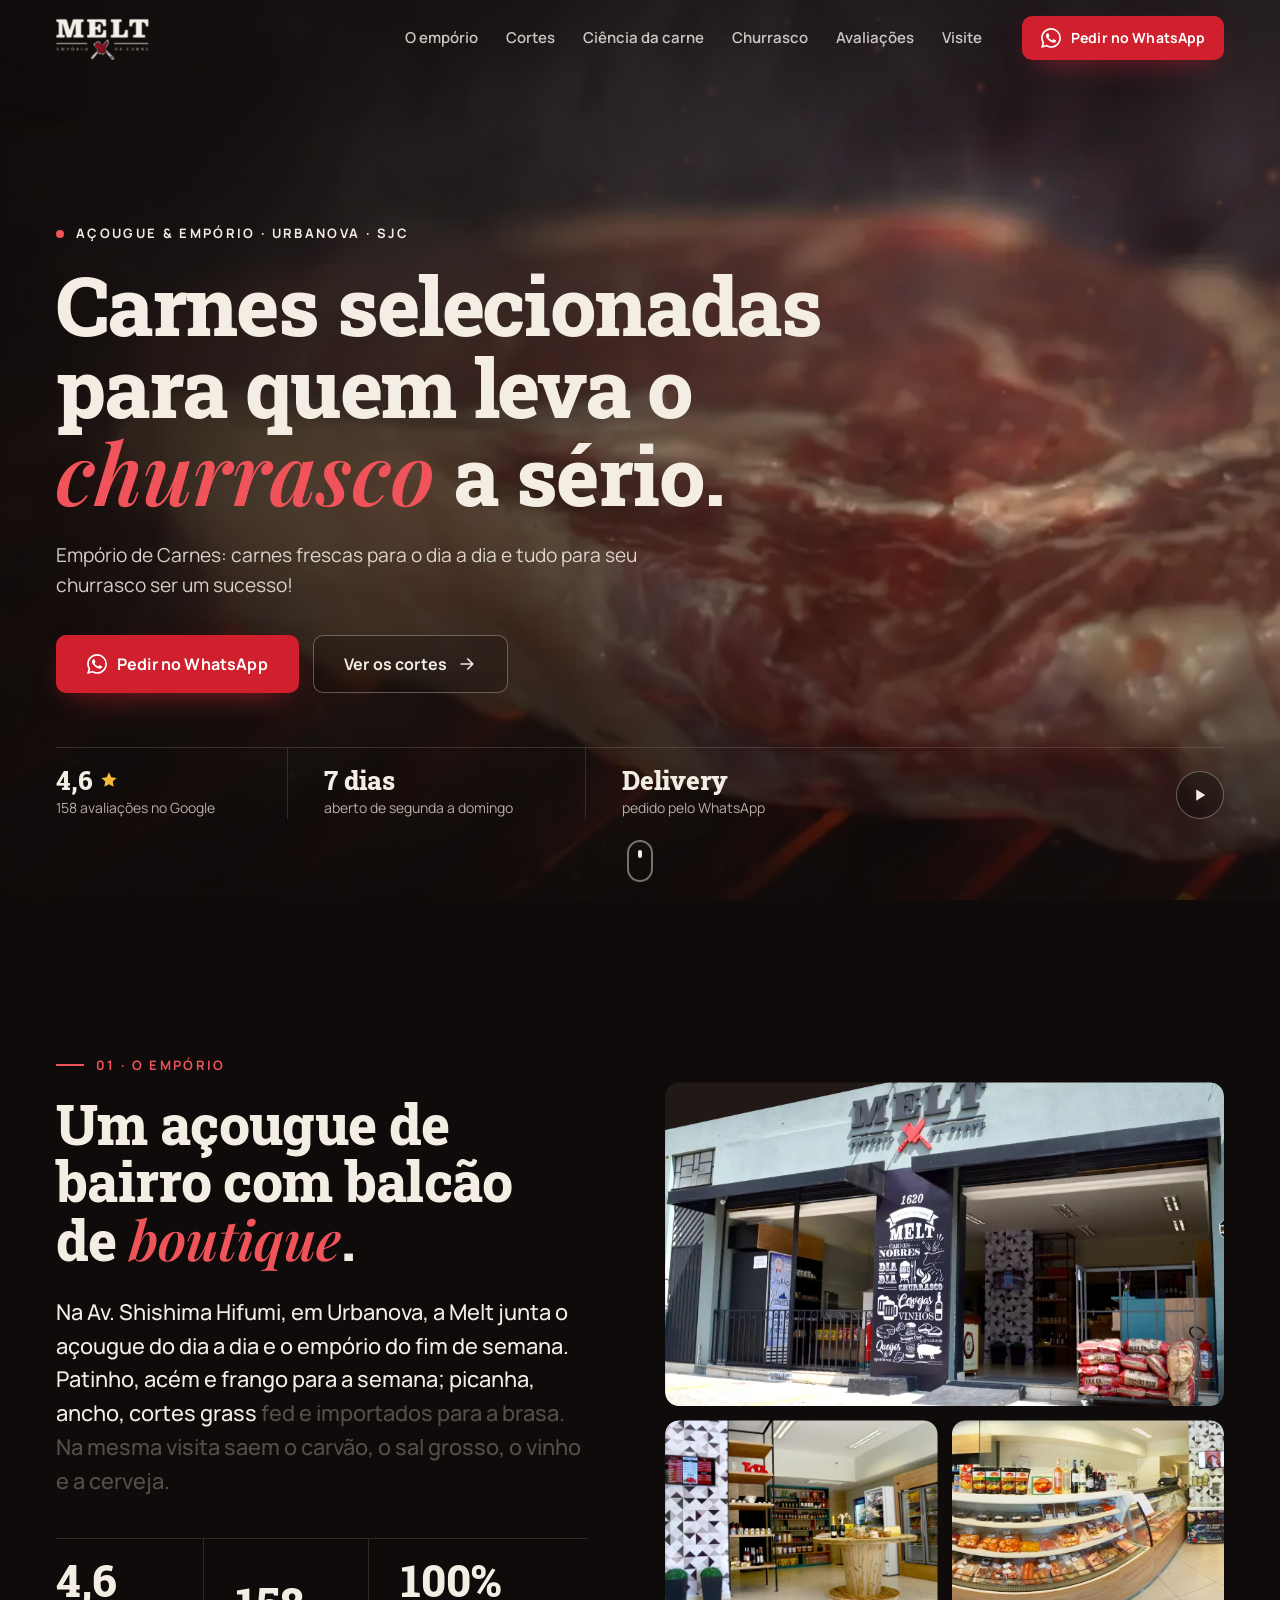
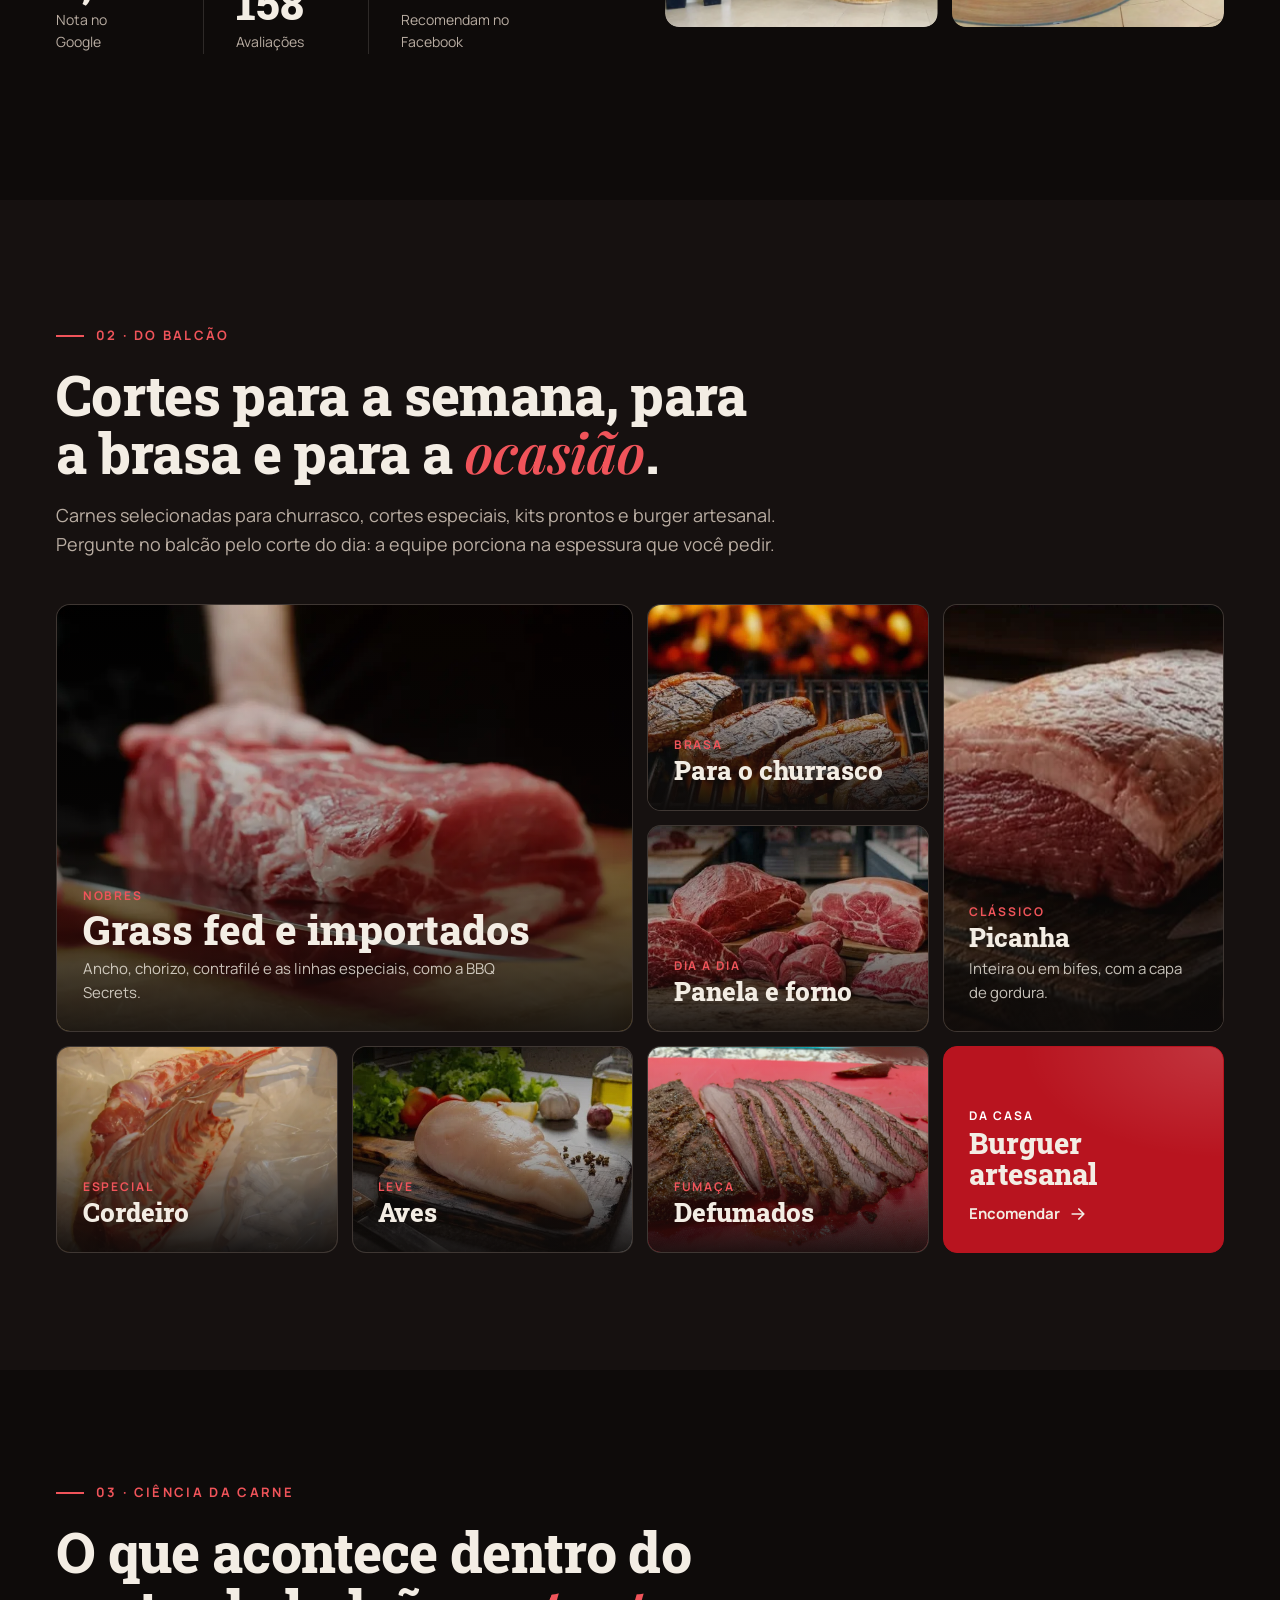
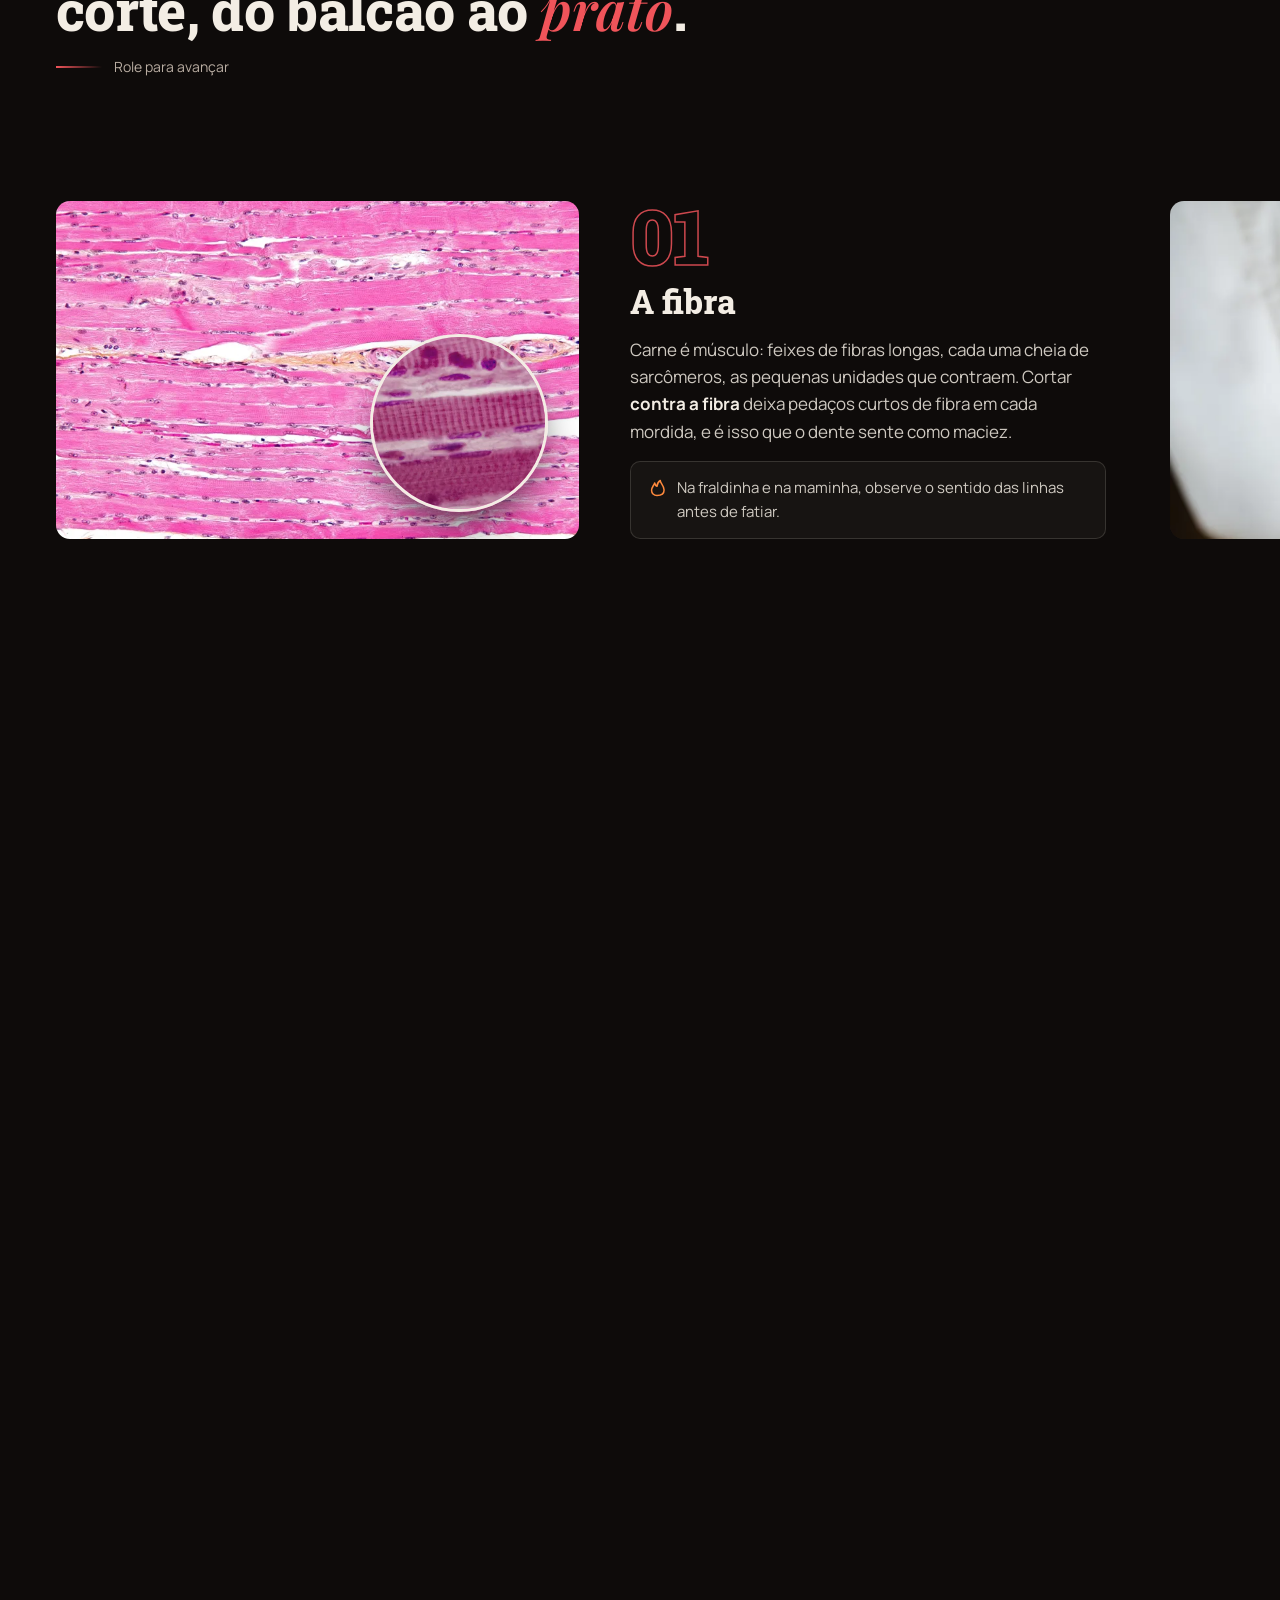
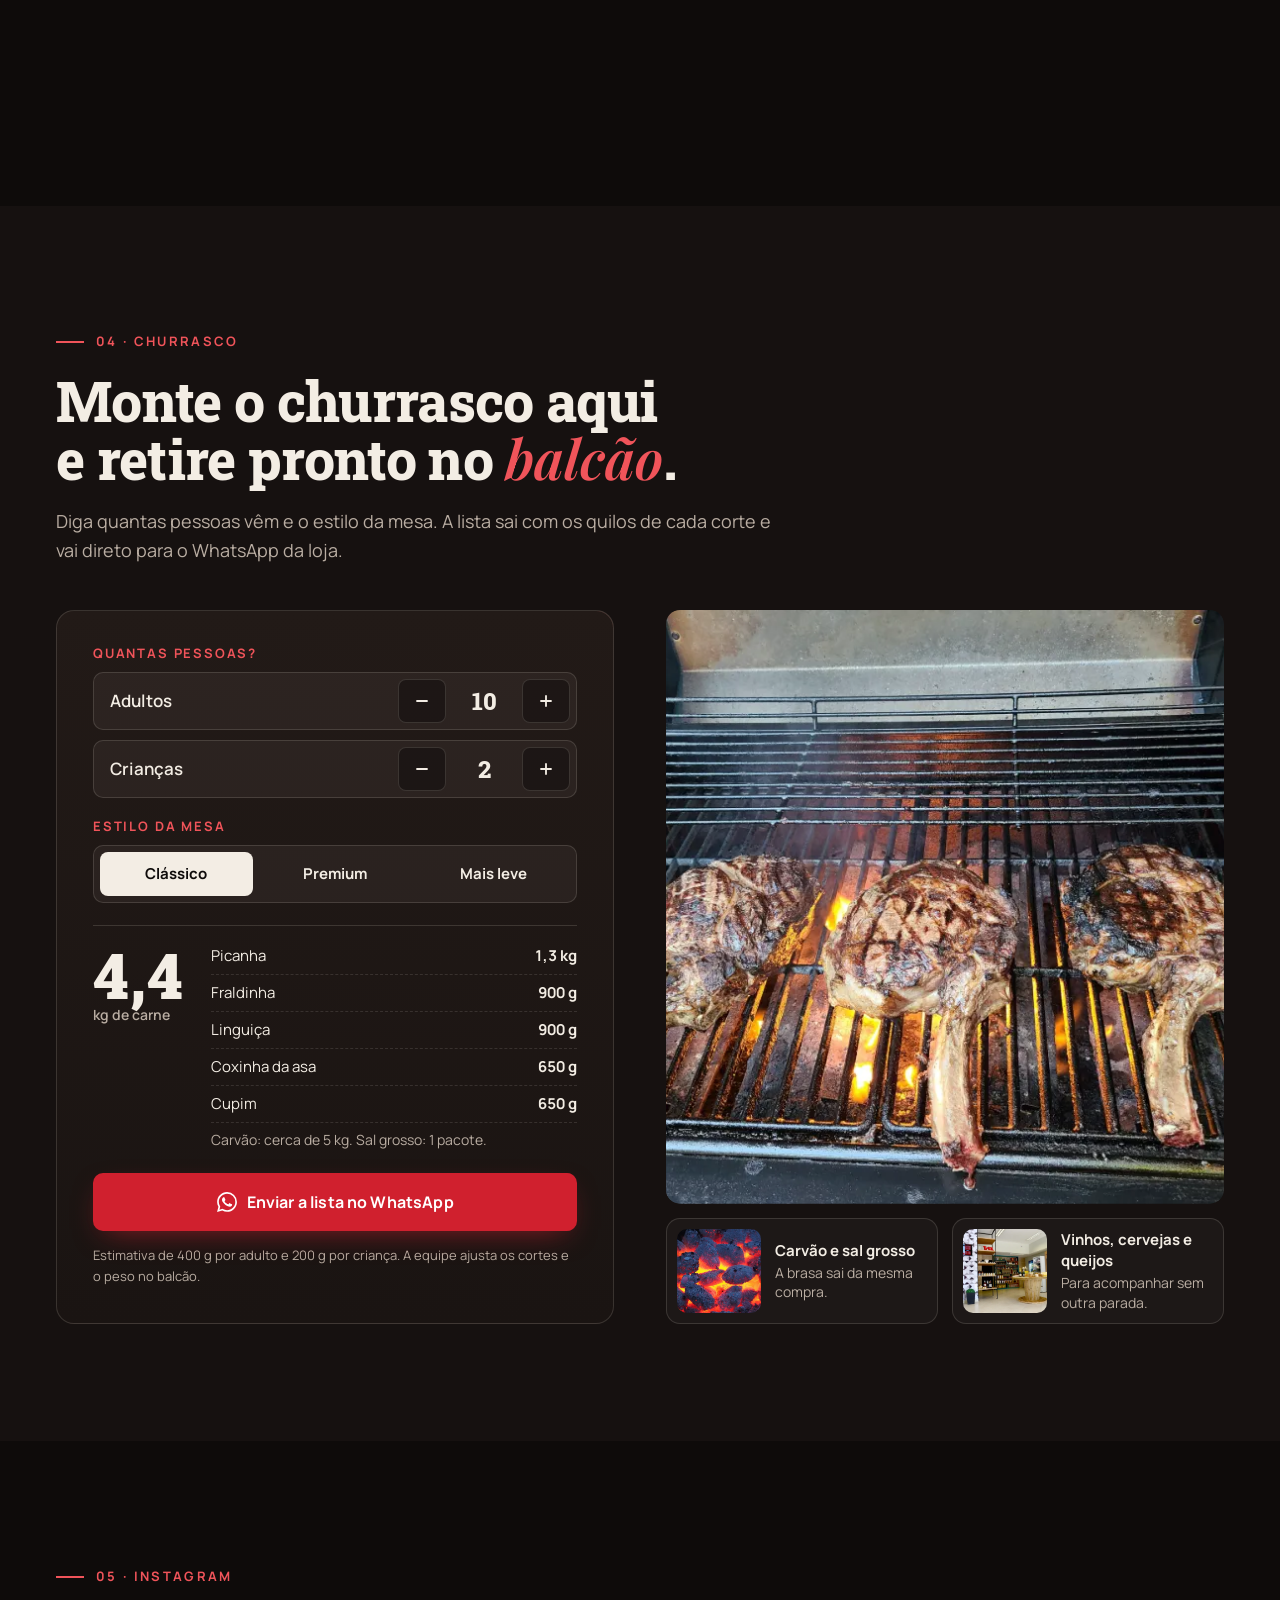
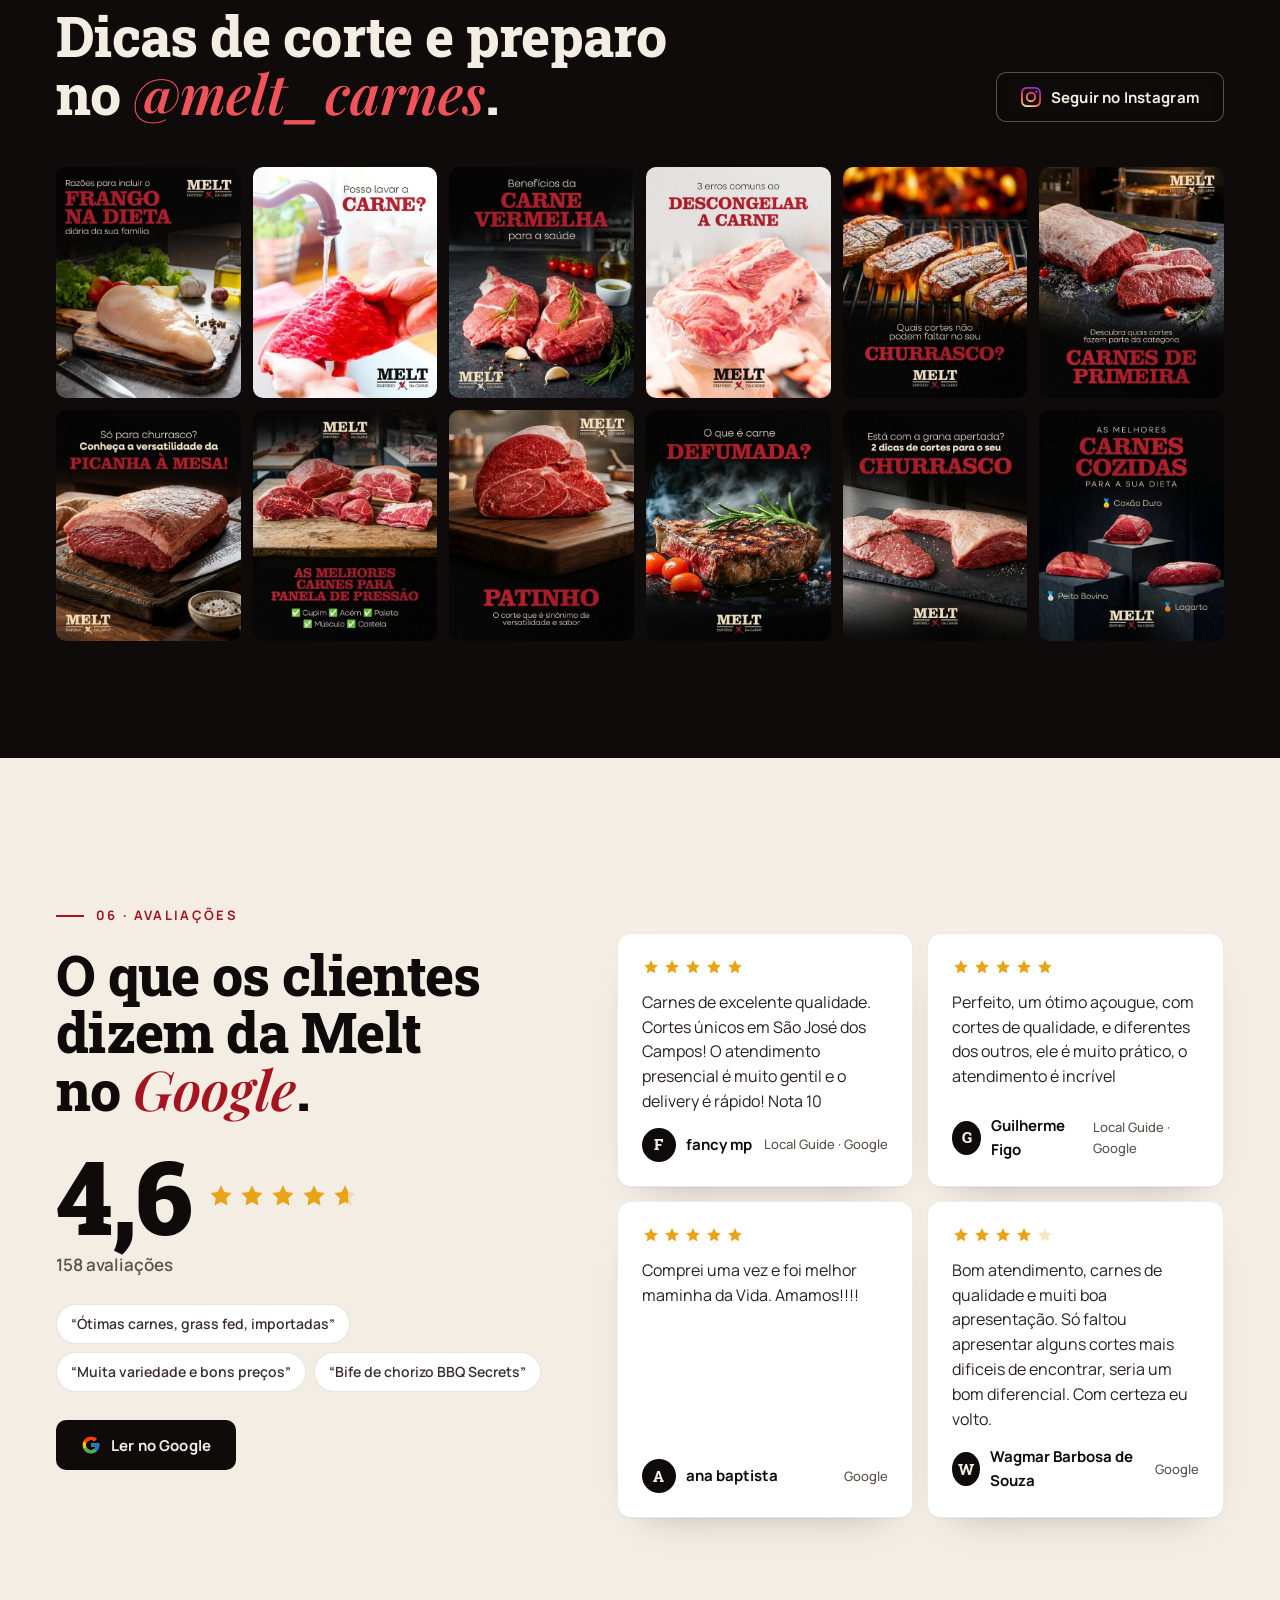
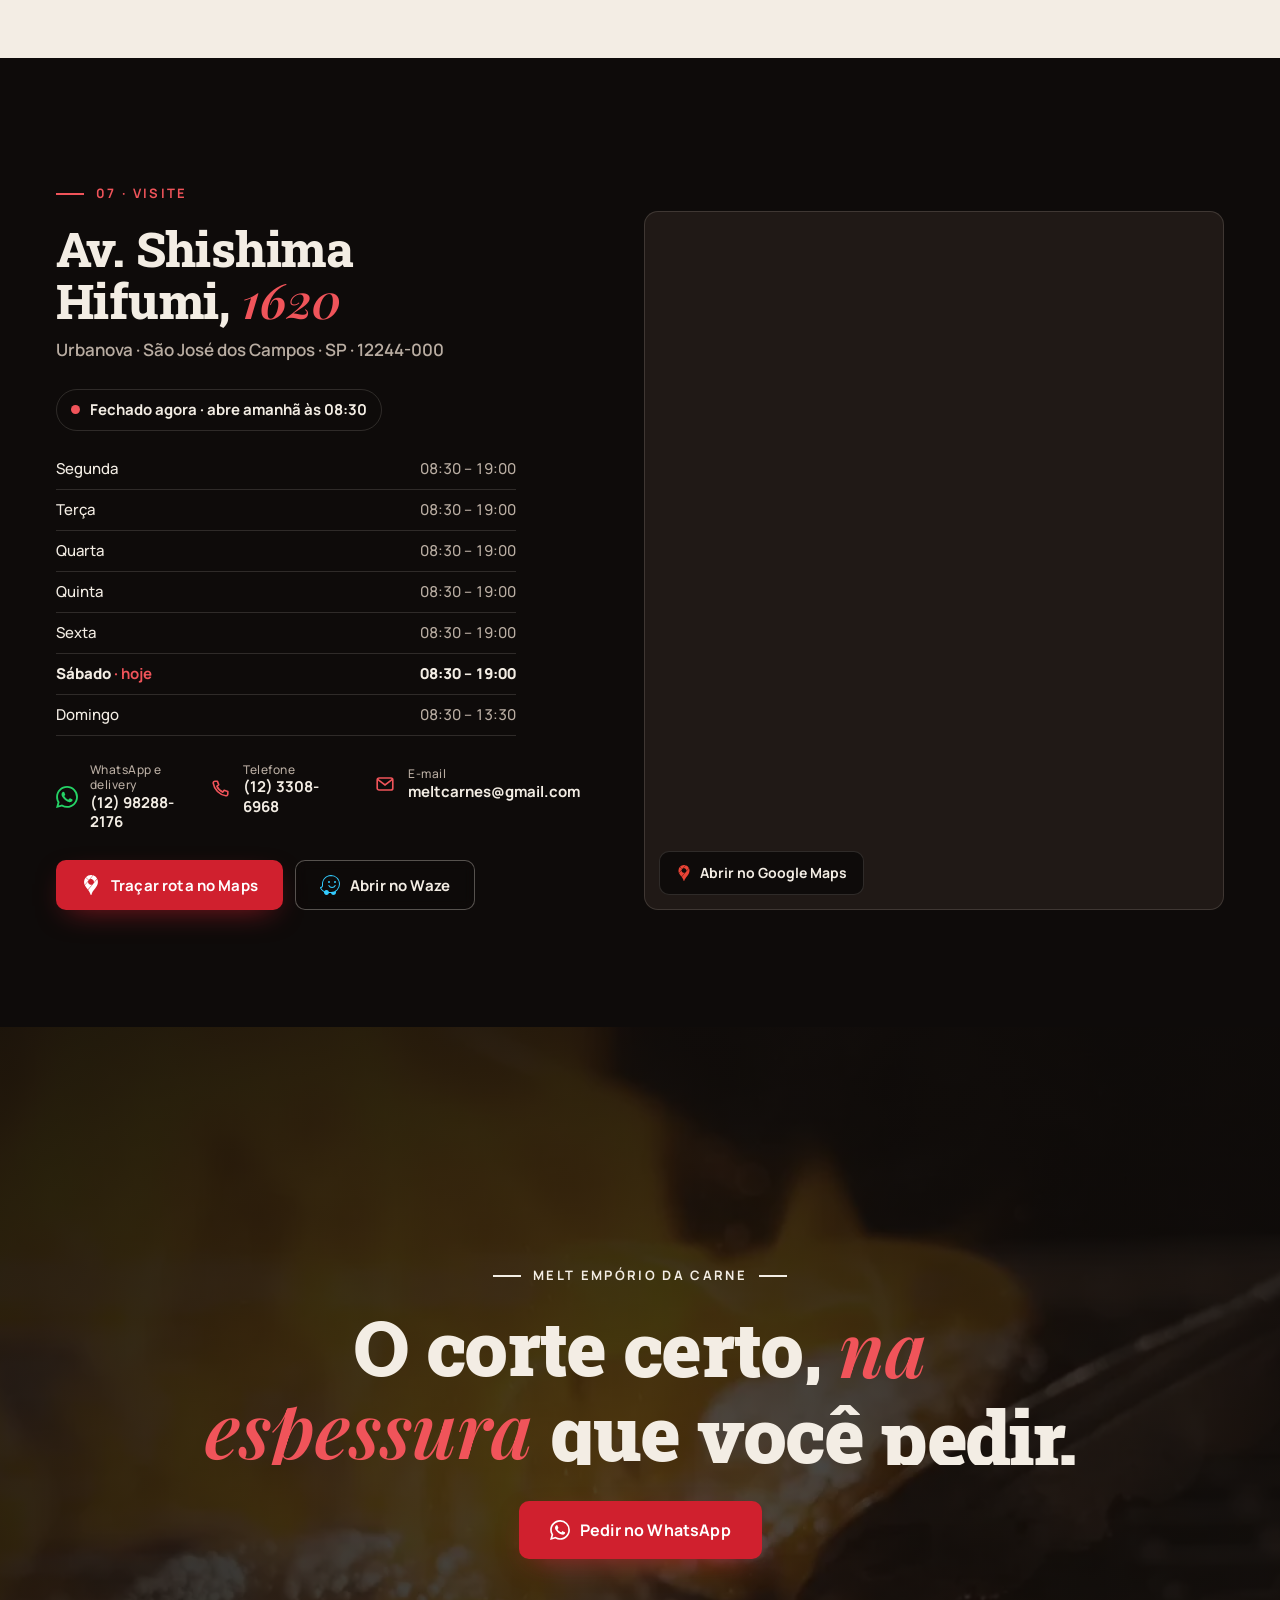
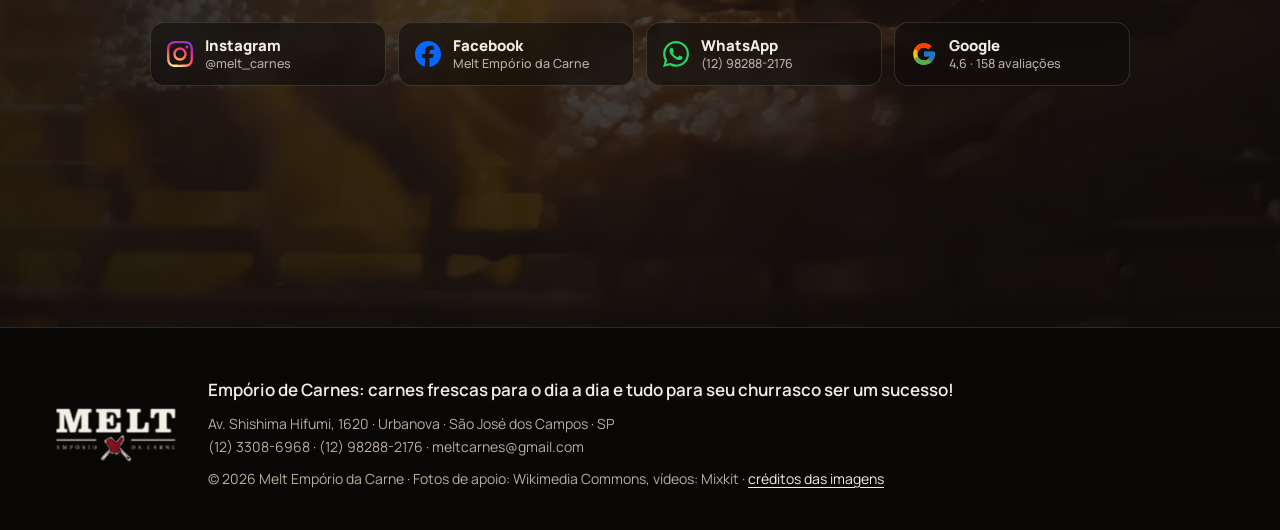
==== index.html @ 57dffd2d "Site institucional da Melt Empório da Carne Co-Authored-By: Claude Opus 5.5 <noreply@anthropic.com>" ====
<!doctype html>
<html lang="pt-BR" data-type="place" data-radius="soft">
<head>
<meta charset="utf-8">
<meta name="viewport" content="width=device-width, initial-scale=1, viewport-fit=cover">
<title>Melt Empório da Carne · Açougue premium e churrasco em Urbanova, São José dos Campos</title>
<meta name="description" content="Empório de Carnes: carnes frescas para o dia a dia e tudo para seu churrasco ser um sucesso! Cortes especiais, grass fed e importados, kits prontos, burger artesanal e cordeiro na Av. Shishima Hifumi, Urbanova. Nota 4,6 no Google.">
<meta name="page-type" content="place">
<meta name="site-kind" content="other">
<meta name="page-kind" content="place">
<meta name="theme-color" content="#0e0b0a">
<meta property="og:type" content="website">
<meta property="og:locale" content="pt_BR">
<meta property="og:title" content="Melt Empório da Carne · Cortes especiais e churrasco em Urbanova">
<meta property="og:description" content="Carnes frescas para o dia a dia e tudo para seu churrasco ser um sucesso. Av. Shishima Hifumi, Urbanova, São José dos Campos.">
<meta property="og:url" content="https://gustavox222.github.io/melt-carnes/">
<meta property="og:image" content="https://gustavox222.github.io/melt-carnes/share.jpg">
<link rel="canonical" href="https://gustavox222.github.io/melt-carnes/">
<meta name="twitter:card" content="summary_large_image">
<link rel="icon" href="img/logo-icone.png?v=1" type="image/png">
<link rel="apple-touch-icon" href="img/logo-icone.png?v=1">
<link rel="preconnect" href="https://fonts.googleapis.com">
<link rel="preconnect" href="https://fonts.gstatic.com" crossorigin>
<link href="https://fonts.googleapis.com/css2?family=Manrope:wght@400;500;600;700;800&family=Playfair+Display:ital,wght@1,500;1,600&family=Roboto+Slab:wght@500;700;800;900&display=swap" rel="stylesheet">
<link rel="preload" as="image" href="img/video/hero-poster.webp?v=1" imagesrcset="img/video/hero-poster-640.webp?v=1 640w, img/video/hero-poster.webp?v=1 1280w" imagesizes="100vw">
<link rel="stylesheet" href="css/style.css?v=2">
<script>(function(d){d.classList.add('js','m-enter');if(window.matchMedia&&matchMedia('(prefers-reduced-motion: reduce)').matches)d.classList.add('reduce');setTimeout(function(){d.classList.add('ready');},3000);})(document.documentElement);</script>
<script type="application/ld+json">
{
  "@context": "https://schema.org",
  "@type": "ButcherShop",
  "name": "Melt Empório da Carne",
  "description": "Empório de Carnes: carnes frescas para o dia a dia e tudo para seu churrasco ser um sucesso!",
  "image": "https://gustavox222.github.io/melt-carnes/share.jpg",
  "url": "https://gustavox222.github.io/melt-carnes/",
  "telephone": "+55-12-3308-6968",
  "email": "meltcarnes@gmail.com",
  "priceRange": "$$",
  "address": {"@type": "PostalAddress", "streetAddress": "Av. Shishima Hifumi, 1620 - Urbanova", "addressLocality": "São José dos Campos", "addressRegion": "SP", "postalCode": "12244-000", "addressCountry": "BR"},
  "openingHoursSpecification": [
    {"@type": "OpeningHoursSpecification", "dayOfWeek": ["Monday","Tuesday","Wednesday","Thursday","Friday","Saturday"], "opens": "08:30", "closes": "19:00"},
    {"@type": "OpeningHoursSpecification", "dayOfWeek": "Sunday", "opens": "08:30", "closes": "13:30"}
  ],
  "aggregateRating": {"@type": "AggregateRating", "ratingValue": "4.6", "reviewCount": "158"},
  "sameAs": ["https://www.instagram.com/melt_carnes/", "https://www.facebook.com/meltemporiodacarne/"]
}
</script>
</head>
<body>
<!-- Melt Empório da Carne · place (açougue/empório premium, Urbanova)
     Cores da logo e do Instagram: preto carvão #0e0b0a, osso #f3ede4, vermelho da logo #d0202e
     Roboto Slab (títulos, serifa grossa como o "MELT" e as artes do Instagram) + Manrope (texto) + Playfair Display itálico (acentos)
     Hero: vídeo de fundo (ribeye na brasa) + brasas subindo + título em SplitText + botões magnéticos
     Momentos: (1) biografia que acende palavra por palavra; (2) capítulos da ciência da carne em rolagem horizontal fixada.
     Interativos: calculadora de churrasco que monta o pedido no WhatsApp, termômetro do ponto, horário "aberto agora". -->
<a class="skip" href="#conteudo">Pular para o conteúdo</a>

<svg width="0" height="0" style="position:absolute" aria-hidden="true">
  <symbol id="i-arrow" viewBox="0 0 24 24"><path d="M5 12h14M13 6l6 6-6 6" fill="none" stroke="currentColor" stroke-width="2" stroke-linecap="round" stroke-linejoin="round"/></symbol>
  <symbol id="i-star" viewBox="0 0 24 24"><path d="M12 2.8l2.8 5.8 6.3.9-4.6 4.4 1.1 6.3L12 17.2l-5.6 3 1.1-6.3L2.9 9.5l6.3-.9z" fill="currentColor"/></symbol>
  <symbol id="i-pin" viewBox="0 0 24 24"><path d="M12 21s-7-6.2-7-11.5A7 7 0 0 1 19 9.5C19 14.8 12 21 12 21z" fill="none" stroke="currentColor" stroke-width="1.8"/><circle cx="12" cy="9.5" r="2.5" fill="none" stroke="currentColor" stroke-width="1.8"/></symbol>
  <symbol id="i-phone" viewBox="0 0 24 24"><path d="M6.6 3.5h2.6l1.4 4-2 1.4a12 12 0 0 0 6.5 6.5l1.4-2 4 1.4v2.6a2 2 0 0 1-2.2 2A16.5 16.5 0 0 1 4.6 5.7a2 2 0 0 1 2-2.2z" fill="none" stroke="currentColor" stroke-width="1.8" stroke-linejoin="round"/></symbol>
  <symbol id="i-mail" viewBox="0 0 24 24"><rect x="3.5" y="5.5" width="17" height="13" rx="2" fill="none" stroke="currentColor" stroke-width="1.8"/><path d="M4 7l8 6 8-6" fill="none" stroke="currentColor" stroke-width="1.8"/></symbol>
  <symbol id="i-clock" viewBox="0 0 24 24"><circle cx="12" cy="12" r="8.5" fill="none" stroke="currentColor" stroke-width="1.8"/><path d="M12 7.5V12l3 2" fill="none" stroke="currentColor" stroke-width="1.8" stroke-linecap="round"/></symbol>
  <symbol id="i-route" viewBox="0 0 24 24"><circle cx="6" cy="18" r="2.2" fill="none" stroke="currentColor" stroke-width="1.8"/><circle cx="18" cy="6" r="2.2" fill="none" stroke="currentColor" stroke-width="1.8"/><path d="M8.2 18H15a3 3 0 0 0 0-6H9a3 3 0 0 1 0-6h6.8" fill="none" stroke="currentColor" stroke-width="1.8" stroke-linecap="round"/></symbol>
  <symbol id="i-truck" viewBox="0 0 24 24"><path d="M3 6.5h11v9H3zM14 9.5h3.8l3.2 3.4v2.6h-7" fill="none" stroke="currentColor" stroke-width="1.8" stroke-linejoin="round"/><circle cx="7" cy="17.5" r="1.8" fill="currentColor"/><circle cx="17" cy="17.5" r="1.8" fill="currentColor"/></symbol>
  <symbol id="i-pause" viewBox="0 0 24 24"><path d="M8 5v14M16 5v14" stroke="currentColor" stroke-width="2.4" stroke-linecap="round"/></symbol>
  <symbol id="i-play" viewBox="0 0 24 24"><path d="M7 4.5v15l12-7.5z" fill="currentColor"/></symbol>
  <symbol id="i-minus" viewBox="0 0 24 24"><path d="M6 12h12" stroke="currentColor" stroke-width="2.2" stroke-linecap="round"/></symbol>
  <symbol id="i-plus" viewBox="0 0 24 24"><path d="M6 12h12M12 6v12" stroke="currentColor" stroke-width="2.2" stroke-linecap="round"/></symbol>
  <symbol id="i-flame" viewBox="0 0 24 24"><path d="M12 21c-4 0-6.5-2.7-6.5-6.2 0-3.6 2.6-5.6 3.7-8.8.4 2.2 1.6 3.4 2.8 4 .1-3 1.6-5.6 3.9-7 0 3.4 4.6 6 4.6 11.4 0 3.8-3 6.6-8.5 6.6z" fill="none" stroke="currentColor" stroke-width="1.8" stroke-linejoin="round"/></symbol>
</svg>

<header class="nav" data-nav>
  <div class="wrap nav__in">
    <a class="nav__brand" href="#inicio" aria-label="Melt Empório da Carne, voltar ao início">
      <img src="img/logo-claro.png?v=1" alt="Melt Empório da Carne" width="540" height="360">
    </a>
    <nav class="nav__links" aria-label="Seções">
      <a href="#emporio">O empório</a>
      <a href="#cortes">Cortes</a>
      <a href="#ciencia">Ciência da carne</a>
      <a href="#churrasco">Churrasco</a>
      <a href="#avaliacoes">Avaliações</a>
      <a href="#visite">Visite</a>
    </nav>
    <a class="btn btn--red btn--sm nav__cta" href="https://wa.me/5512982882176?text=Ol%C3%A1%2C%20Melt!%20Vim%20pelo%20site%20e%20quero%20fazer%20um%20pedido." target="_blank" rel="noopener" data-magnetic>
      <img src="img/icons/whatsapp.svg" alt="" width="18" height="18"> Pedir no WhatsApp
    </a>
    <button class="nav__toggle" type="button" aria-expanded="false" aria-controls="menu" data-menu-toggle>
      <span class="sr">Abrir menu</span><span class="nav__bars" aria-hidden="true"><i></i><i></i></span>
    </button>
  </div>
</header>

<div class="menu" id="menu" data-menu hidden>
  <nav aria-label="Menu">
    <a href="#emporio"><small>01</small>O empório</a>
    <a href="#cortes"><small>02</small>Cortes</a>
    <a href="#ciencia"><small>03</small>Ciência da carne</a>
    <a href="#churrasco"><small>04</small>Churrasco</a>
    <a href="#feed"><small>05</small>Instagram</a>
    <a href="#avaliacoes"><small>06</small>Avaliações</a>
    <a href="#visite"><small>07</small>Visite</a>
  </nav>
  <div class="menu__foot">
    <a class="btn btn--red" href="https://wa.me/5512982882176?text=Ol%C3%A1%2C%20Melt!%20Vim%20pelo%20site%20e%20quero%20fazer%20um%20pedido." target="_blank" rel="noopener"><img src="img/icons/whatsapp.svg" alt="" width="18" height="18"> Pedir no WhatsApp</a>
    <a class="btn btn--ghost" href="tel:+551233086968"><svg class="ic" aria-hidden="true"><use href="#i-phone"/></svg> (12) 3308-6968</a>
  </div>
</div>

<main id="conteudo">

  <!-- ============================================================ HERO -->
  <section class="hero" id="inicio" data-enter>
    <div class="hero__media" data-hero-media>
      <video class="hero__video" data-hero-video muted loop playsinline autoplay preload="metadata"
        poster="img/video/hero-poster.webp?v=1" aria-hidden="true"
        data-src-lg="video/hero-720.mp4?v=1" data-src-sm="video/hero-360.mp4?v=1"></video>
      <canvas class="hero__embers" data-embers aria-hidden="true"></canvas>
      <div class="hero__shade" aria-hidden="true"></div>
    </div>
    <div class="wrap hero__in">
      <p class="eyebrow hero__eyebrow" data-hero-eyebrow><span class="dot" aria-hidden="true"></span> Açougue &amp; empório · Urbanova · SJC</p>
      <h1 class="hero__title" data-hero-title>Carnes selecionadas para quem leva o <em>churrasco</em> a sério.</h1>
      <p class="hero__lead" data-hero-lead>Empório de Carnes: carnes frescas para o dia a dia e tudo para seu churrasco ser um sucesso!</p>
      <div class="hero__actions" data-hero-actions>
        <a class="btn btn--red btn--lg" href="https://wa.me/5512982882176?text=Ol%C3%A1%2C%20Melt!%20Vim%20pelo%20site%20e%20quero%20fazer%20um%20pedido." target="_blank" rel="noopener" data-magnetic>
          <img src="img/icons/whatsapp.svg" alt="" width="20" height="20"> Pedir no WhatsApp
        </a>
        <a class="btn btn--ghost btn--lg" href="#cortes" data-magnetic>Ver os cortes <svg class="ic" aria-hidden="true"><use href="#i-arrow"/></svg></a>
      </div>
      <ul class="hero__facts" data-hero-facts>
        <li><strong>4,6<svg class="ic ic--star" aria-hidden="true"><use href="#i-star"/></svg></strong><span>158 avaliações no Google</span></li>
        <li><strong>7 dias</strong><span>aberto de segunda a domingo</span></li>
        <li><strong>Delivery</strong><span>pedido pelo WhatsApp</span></li>
      </ul>
    </div>
    <button class="hero__pause" type="button" data-video-toggle aria-pressed="false">
      <svg class="ic" aria-hidden="true"><use href="#i-pause"/></svg><span class="sr">Pausar o vídeo</span>
    </button>
    <a class="hero__scroll" href="#emporio" aria-label="Rolar para O empório"><span></span></a>
  </section>

  <!-- ============================================================ O EMPÓRIO -->
  <section class="sec sec--dark emporio" id="emporio" style="--h:1">
    <div class="wrap emporio__grid">
      <div class="emporio__text">
        <p class="eyebrow">01 · O empório</p>
        <h2 class="h2">Um açougue de bairro com balcão de <em>boutique</em>.</h2>
        <p class="emporio__bio" data-highlight>Na Av. Shishima Hifumi, em Urbanova, a Melt junta o açougue do dia a dia e o empório do fim de semana. Patinho, acém e frango para a semana; picanha, ancho, cortes grass fed e importados para a brasa. Na mesma visita saem o carvão, o sal grosso, o vinho e a cerveja.</p>
        <dl class="stats">
          <div><dt>Nota no Google</dt><dd><span data-count="4.6" data-decimals="1">4,6</span></dd></div>
          <div><dt>Avaliações</dt><dd><span data-count="158">158</span></dd></div>
          <div><dt>Recomendam no Facebook</dt><dd><span data-count="100">100</span>%</dd></div>
        </dl>
      </div>
      <div class="emporio__photos">
        <figure class="ph ph--tall" data-reveal><img src="img/loja/fachada-800.webp?v=1" srcset="img/loja/fachada-800.webp?v=1 800w, img/loja/fachada.webp?v=1 1600w" sizes="(max-width: 900px) 92vw, 34vw" alt="Fachada da Melt Empório da Carne em Urbanova, com o letreiro vermelho e preto" width="1600" height="1053" loading="lazy" data-source="client" data-subject="fachada"></figure>
        <figure class="ph" data-reveal><img src="img/loja/interior-700.webp?v=1" srcset="img/loja/interior-700.webp?v=1 700w, img/loja/interior.webp?v=1 1400w" sizes="(max-width: 900px) 45vw, 17vw" alt="Interior do empório com prateleiras de vinhos, cervejas e mesa de queijos" width="1400" height="946" loading="lazy" data-source="client" data-subject="interior"></figure>
        <figure class="ph" data-reveal><img src="img/loja/balcao.webp?v=1" alt="Balcão refrigerado com cortes embalados, linguiças e temperos" width="894" height="541" loading="lazy" data-source="client" data-subject="balcão"></figure>
      </div>
    </div>
  </section>

  <!-- ============================================================ CORTES -->
  <section class="sec sec--char cortes" id="cortes" style="--h:2">
    <div class="wrap">
      <div class="sec__head">
        <p class="eyebrow">02 · Do balcão</p>
        <h2 class="h2">Cortes para a semana, para a brasa e para a <em>ocasião</em>.</h2>
        <p class="sec__lead">Carnes selecionadas para churrasco, cortes especiais, kits prontos e burger artesanal. Pergunte no balcão pelo corte do dia: a equipe porciona na espessura que você pedir.</p>
      </div>
      <div class="bento" data-bento>
        <a class="tile tile--a" href="https://wa.me/5512982882176?text=Ol%C3%A1%2C%20Melt!%20Quero%20saber%20dos%20cortes%20nobres%20e%20importados%20dispon%C3%ADveis." target="_blank" rel="noopener" data-spot>
          <video class="tile__video" data-lazy-video muted loop playsinline preload="none" poster="img/video/marmoreio-poster.webp?v=1" data-src="video/marmoreio.mp4?v=1" aria-hidden="true"></video>
          <span class="tile__body"><span class="tile__kicker">Nobres</span><span class="tile__title">Grass fed e importados</span><span class="tile__text">Ancho, chorizo, contrafilé e as linhas especiais, como a BBQ Secrets.</span></span>
        </a>
        <a class="tile tile--b" href="https://wa.me/5512982882176?text=Ol%C3%A1%2C%20Melt!%20Quero%20montar%20um%20churrasco." target="_blank" rel="noopener" data-spot>
          <img src="img/cortes/churrasco.webp?v=1" alt="Bifes grossos dourando na grelha sobre a brasa" width="512" height="397" loading="lazy" data-source="client" data-subject="churrasco" style="--pos:50% 40%">
          <span class="tile__body"><span class="tile__kicker">Brasa</span><span class="tile__title">Para o churrasco</span></span>
        </a>
        <a class="tile tile--d" href="https://wa.me/5512982882176?text=Ol%C3%A1%2C%20Melt!%20Tem%20picanha%20hoje%3F" target="_blank" rel="noopener" data-spot>
          <img src="img/cortes/picanha.webp?v=1" alt="Picanha inteira com capa de gordura sobre tábua de madeira" width="512" height="397" loading="lazy" data-source="client" data-subject="picanha" style="--pos:42% 50%">
          <span class="tile__body"><span class="tile__kicker">Clássico</span><span class="tile__title">Picanha</span><span class="tile__text">Inteira ou em bifes, com a capa de gordura.</span></span>
        </a>
        <a class="tile tile--c" href="https://wa.me/5512982882176?text=Ol%C3%A1%2C%20Melt!%20Quero%20carnes%20para%20o%20dia%20a%20dia." target="_blank" rel="noopener" data-spot>
          <img src="img/cortes/dia-a-dia.webp?v=1" alt="Cortes de cupim, acém, paleta, músculo e costela crus sobre a bancada" width="512" height="282" loading="lazy" data-source="client" data-subject="dia a dia" style="--pos:50% 50%">
          <span class="tile__body"><span class="tile__kicker">Dia a dia</span><span class="tile__title">Panela e forno</span></span>
        </a>
        <a class="tile tile--e" href="https://wa.me/5512982882176?text=Ol%C3%A1%2C%20Melt!%20Quero%20saber%20dos%20cortes%20de%20cordeiro." target="_blank" rel="noopener" data-spot>
          <img src="img/ciencia/cordeiro-800.webp?v=1" alt="Carré de cordeiro cru com os ossos limpos" width="800" height="600" loading="lazy" data-source="stand-in" data-subject="cordeiro" style="--pos:50% 50%">
          <span class="tile__body"><span class="tile__kicker">Especial</span><span class="tile__title">Cordeiro</span></span>
        </a>
        <a class="tile tile--f" href="https://wa.me/5512982882176?text=Ol%C3%A1%2C%20Melt!%20Quero%20saber%20das%20aves%20dispon%C3%ADveis." target="_blank" rel="noopener" data-spot>
          <img src="img/cortes/aves.webp?v=1" alt="Peito de frango fresco sobre tábua com alho e pimenta" width="512" height="448" loading="lazy" data-source="client" data-subject="frango" style="--pos:50% 50%">
          <span class="tile__body"><span class="tile__kicker">Leve</span><span class="tile__title">Aves</span></span>
        </a>
        <a class="tile tile--g" href="https://wa.me/5512982882176?text=Ol%C3%A1%2C%20Melt!%20Quero%20saber%20dos%20defumados." target="_blank" rel="noopener" data-spot>
          <img src="img/ciencia/defumado-800.webp?v=1" alt="Peito bovino defumado fatiado, com o anel rosado sob a casca de pimenta" width="800" height="600" loading="lazy" data-source="stand-in" data-subject="defumados" style="--pos:50% 50%">
          <span class="tile__body"><span class="tile__kicker">Fumaça</span><span class="tile__title">Defumados</span></span>
        </a>
        <a class="tile tile--h tile--type" href="https://wa.me/5512982882176?text=Ol%C3%A1%2C%20Melt!%20Quero%20encomendar%20burger%20artesanal." target="_blank" rel="noopener" data-spot>
          <span class="tile__body"><span class="tile__kicker">Da casa</span><span class="tile__title tile__title--xl">Burguer artesanal</span><span class="tile__go">Encomendar <svg class="ic" aria-hidden="true"><use href="#i-arrow"/></svg></span></span>
        </a>
      </div>
    </div>
  </section>

  <!-- ============================================================ CIÊNCIA -->
  <section class="sec sec--dark ciencia" id="ciencia" data-chapters>
    <div class="wrap ciencia__head">
      <p class="eyebrow">03 · Ciência da carne</p>
      <h2 class="h2">O que acontece dentro do corte, do balcão ao <em>prato</em>.</h2>
      <p class="ciencia__hint" aria-hidden="true"><span></span> Role para avançar</p>
    </div>
    <div class="chapters" data-chapter-viewport>
      <div class="chapters__track" data-chapter-track>

        <article class="chap">
          <div class="chap__media">
            <img src="img/ciencia/fibra-800.webp?v=1" srcset="img/ciencia/fibra-800.webp?v=1 800w, img/ciencia/fibra.webp?v=1 1600w" sizes="(max-width: 1023px) 92vw, 44vw" alt="Fibras de músculo esquelético vistas ao microscópio, longas e paralelas" width="1600" height="1067" loading="lazy" data-source="stand-in" data-subject="fibra muscular">
            <span class="chap__lens" aria-hidden="true"><img src="img/ciencia/sarcomero-800.webp?v=1" alt="" width="800" height="531" loading="lazy"></span>
          </div>
          <div class="chap__text">
            <span class="chap__n">01</span>
            <h3 class="h3">A fibra</h3>
            <p>Carne é músculo: feixes de fibras longas, cada uma cheia de sarcômeros, as pequenas unidades que contraem. Cortar <strong>contra a fibra</strong> deixa pedaços curtos de fibra em cada mordida, e é isso que o dente sente como maciez.</p>
            <p class="chap__tip"><svg class="ic" aria-hidden="true"><use href="#i-flame"/></svg> Na fraldinha e na maminha, observe o sentido das linhas antes de fatiar.</p>
          </div>
        </article>

        <article class="chap">
          <div class="chap__media">
            <img src="img/ciencia/marmoreio-800.webp?v=1" srcset="img/ciencia/marmoreio-800.webp?v=1 800w, img/ciencia/marmoreio.webp?v=1 1600w" sizes="(max-width: 1023px) 92vw, 44vw" alt="Mão com luva segurando um bife cru com veios de gordura entremeada" width="1600" height="1068" loading="lazy" data-source="stand-in" data-subject="marmoreio" style="object-position:60% 55%">
          </div>
          <div class="chap__text">
            <span class="chap__n">02</span>
            <h3 class="h3">O marmoreio</h3>
            <p>Os fios brancos dentro do corte são gordura intramuscular. Ela derrete antes de a carne chegar ao ponto, lubrifica as fibras por dentro e leva sabor a cada pedaço. Quanto mais fino e espalhado, mais suculento.</p>
            <p class="chap__tip"><svg class="ic" aria-hidden="true"><use href="#i-flame"/></svg> Ancho e chorizo de boa genética mostram o marmoreio a olho nu.</p>
          </div>
        </article>

        <article class="chap">
          <div class="chap__media">
            <img src="img/ciencia/maturacao-800.webp?v=1" srcset="img/ciencia/maturacao-800.webp?v=1 800w, img/ciencia/maturacao.webp?v=1 1600w" sizes="(max-width: 1023px) 92vw, 44vw" alt="Peças bovinas em maturação a seco nas prateleiras de uma câmara fria" width="1600" height="2219" loading="lazy" data-source="stand-in" data-subject="maturação" style="object-position:50% 40%">
          </div>
          <div class="chap__text">
            <span class="chap__n">03</span>
            <h3 class="h3">A maturação</h3>
            <p>Em repouso refrigerado, enzimas da própria carne, as calpaínas e as catepsinas, quebram aos poucos as proteínas das fibras. Na maturação a seco a peça ainda perde água, concentra o sabor e forma uma casca que sai antes do corte.</p>
            <p class="chap__tip"><svg class="ic" aria-hidden="true"><use href="#i-flame"/></svg> Maturada a úmido vem embalada a vácuo; a seco, em câmara com ar circulando.</p>
          </div>
        </article>

        <article class="chap">
          <div class="chap__media">
            <video data-lazy-video muted loop playsinline preload="none" poster="img/video/maillard-poster.webp?v=1" data-src="video/maillard.mp4?v=1" aria-hidden="true"></video>
          </div>
          <div class="chap__text">
            <span class="chap__n">04</span>
            <h3 class="h3">A reação de Maillard</h3>
            <p>Acima de uns 140&nbsp;°C, aminoácidos e açúcares da superfície reagem e formam centenas de compostos de aroma: é a crosta dourada. Com a carne úmida, a energia vai para evaporar a água e a crosta demora.</p>
            <p class="chap__tip"><svg class="ic" aria-hidden="true"><use href="#i-flame"/></svg> Seque a peça com papel e só ponha na grelha bem quente.</p>
          </div>
        </article>

        <article class="chap chap--ponto">
          <div class="chap__media chap__media--ponto">
            <img src="img/ciencia/picanha-700.webp?v=1" srcset="img/ciencia/picanha-700.webp?v=1 700w, img/ciencia/picanha.webp?v=1 1100w" sizes="(max-width: 1023px) 92vw, 44vw" alt="Picanha inteira grelhada com marcas da grelha" width="1100" height="1467" loading="lazy" data-source="stand-in" data-subject="picanha grelhada" style="object-position:50% 45%">
            <div class="ponto" data-ponto>
              <div class="ponto__slice" aria-hidden="true"><span data-ponto-core></span></div>
              <div class="ponto__read"><strong data-ponto-temp>57&nbsp;°C</strong><span data-ponto-name>Ao ponto para mal</span></div>
              <label class="ponto__label" for="ponto-range">Temperatura no centro da peça</label>
              <input id="ponto-range" class="ponto__range" type="range" min="0" max="4" step="1" value="1" data-ponto-range aria-valuetext="57 °C, ao ponto para mal">
            </div>
          </div>
          <div class="chap__text">
            <span class="chap__n">05</span>
            <h3 class="h3">O ponto e o descanso</h3>
            <p>O ponto é a temperatura no centro da peça. Fora do fogo ela ainda sobe alguns graus, e os sucos se espalham de novo pelas fibras. Tire a carne um pouco antes e espere cinco a dez minutos para fatiar.</p>
            <p class="chap__tip"><svg class="ic" aria-hidden="true"><use href="#i-flame"/></svg> Arraste o termômetro e veja a cor do centro mudar.</p>
          </div>
        </article>

      </div>
    </div>
  </section>

  <!-- ============================================================ CHURRASCO -->
  <section class="sec sec--char churrasco" id="churrasco" style="--h:2">
    <div class="wrap">
      <div class="sec__head">
        <p class="eyebrow">04 · Churrasco</p>
        <h2 class="h2">Monte o churrasco aqui e retire pronto no <em>balcão</em>.</h2>
        <p class="sec__lead">Diga quantas pessoas vêm e o estilo da mesa. A lista sai com os quilos de cada corte e vai direto para o WhatsApp da loja.</p>
      </div>
      <div class="churrasco__grid">
        <form class="calc" data-calc novalidate>
          <fieldset class="calc__row">
            <legend>Quantas pessoas?</legend>
            <div class="stepper">
              <span class="stepper__label" id="lbl-adultos">Adultos</span>
              <button type="button" class="stepper__btn" data-step="adultos:-1" aria-label="Menos um adulto"><svg class="ic" aria-hidden="true"><use href="#i-minus"/></svg></button>
              <output class="stepper__val" data-val="adultos" aria-labelledby="lbl-adultos" aria-live="polite">10</output>
              <button type="button" class="stepper__btn" data-step="adultos:1" aria-label="Mais um adulto"><svg class="ic" aria-hidden="true"><use href="#i-plus"/></svg></button>
            </div>
            <div class="stepper">
              <span class="stepper__label" id="lbl-criancas">Crianças</span>
              <button type="button" class="stepper__btn" data-step="criancas:-1" aria-label="Menos uma criança"><svg class="ic" aria-hidden="true"><use href="#i-minus"/></svg></button>
              <output class="stepper__val" data-val="criancas" aria-labelledby="lbl-criancas" aria-live="polite">2</output>
              <button type="button" class="stepper__btn" data-step="criancas:1" aria-label="Mais uma criança"><svg class="ic" aria-hidden="true"><use href="#i-plus"/></svg></button>
            </div>
          </fieldset>
          <fieldset class="calc__row">
            <legend>Estilo da mesa</legend>
            <div class="seg" role="radiogroup">
              <label class="seg__opt"><input type="radio" name="estilo" value="classico" checked><span>Clássico</span></label>
              <label class="seg__opt"><input type="radio" name="estilo" value="premium"><span>Premium</span></label>
              <label class="seg__opt"><input type="radio" name="estilo" value="leve"><span>Mais leve</span></label>
            </div>
          </fieldset>
          <div class="calc__out" aria-live="polite">
            <p class="calc__total"><span data-total>4,4</span><small>kg de carne</small></p>
            <ul class="calc__list" data-list></ul>
            <p class="calc__extra" data-extra></p>
          </div>
          <a class="btn btn--red btn--lg btn--block" data-calc-send href="https://wa.me/5512982882176" target="_blank" rel="noopener">
            <img src="img/icons/whatsapp.svg" alt="" width="20" height="20"> Enviar a lista no WhatsApp
          </a>
          <p class="calc__note">Estimativa de 400 g por adulto e 200 g por criança. A equipe ajusta os cortes e o peso no balcão.</p>
        </form>
        <div class="churrasco__side">
          <figure class="ph ph--fill" data-reveal><img src="img/ciencia/tomahawk-800.webp?v=1" srcset="img/ciencia/tomahawk-800.webp?v=1 800w, img/ciencia/tomahawk.webp?v=1 1600w" sizes="(max-width: 900px) 92vw, 40vw" alt="Três tomahawks dourando na grelha com chamas por baixo" width="1600" height="1200" loading="lazy" data-source="stand-in" data-subject="tomahawk"></figure>
          <ul class="extras">
            <li><img src="img/ciencia/brasa-800.webp?v=1" alt="Carvão em brasa, vermelho por dentro" width="800" height="600" loading="lazy" data-source="stand-in" data-subject="brasa"><span><strong>Carvão e sal grosso</strong>A brasa sai da mesma compra.</span></li>
            <li><img src="img/loja/interior-700.webp?v=1" alt="Prateleiras de vinhos e cervejas do empório" width="700" height="473" loading="lazy" data-source="client" data-subject="bebidas" style="object-position:45% 50%"><span><strong>Vinhos, cervejas e queijos</strong>Para acompanhar sem outra parada.</span></li>
          </ul>
        </div>
      </div>
    </div>
  </section>

  <!-- ============================================================ INSTAGRAM -->
  <section class="sec sec--dark feed" id="feed" style="--h:1">
    <div class="wrap">
      <div class="sec__head sec__head--row">
        <div>
          <p class="eyebrow">05 · Instagram</p>
          <h2 class="h2">Dicas de corte e preparo no <em>@melt_carnes</em>.</h2>
        </div>
        <a class="btn btn--ghost" href="https://www.instagram.com/melt_carnes/" target="_blank" rel="noopener" data-magnetic><img src="img/icons/instagram.svg" alt="" width="20" height="20"> Seguir no Instagram</a>
      </div>
      <ul class="feed__grid">
        <li><a href="https://www.instagram.com/melt_carnes/p/Df7I0QpDatF/" target="_blank" rel="noopener"><img src="img/ig/post01.webp?v=1" alt="Post: razões para incluir o frango na dieta diária da família" width="512" height="640" loading="lazy" data-source="client" data-subject="post"></a></li>
        <li><a href="https://www.instagram.com/melt_carnes/p/Df1_PGWobbr/" target="_blank" rel="noopener"><img src="img/ig/post02.webp?v=1" alt="Post: posso lavar a carne?" width="512" height="640" loading="lazy" data-source="client" data-subject="post"></a></li>
        <li><a href="https://www.instagram.com/melt_carnes/p/DfpHQO6jVO_/" target="_blank" rel="noopener"><img src="img/ig/post03.webp?v=1" alt="Post: benefícios da carne vermelha para a saúde" width="512" height="640" loading="lazy" data-source="client" data-subject="post"></a></li>
        <li><a href="https://www.instagram.com/melt_carnes/p/Dfj9qtFjzc6/" target="_blank" rel="noopener"><img src="img/ig/post04.webp?v=1" alt="Post: três erros comuns ao descongelar a carne" width="512" height="640" loading="lazy" data-source="client" data-subject="post"></a></li>
        <li><a href="https://www.instagram.com/melt_carnes/p/DfXFsZ7Cbnl/" target="_blank" rel="noopener"><img src="img/ig/post05.webp?v=1" alt="Post: quais cortes não podem faltar no seu churrasco" width="512" height="640" loading="lazy" data-source="client" data-subject="post"></a></li>
        <li><a href="https://www.instagram.com/melt_carnes/p/DfR8GcBEiVF/" target="_blank" rel="noopener"><img src="img/ig/post06.webp?v=1" alt="Post: os cortes da categoria carnes de primeira" width="512" height="640" loading="lazy" data-source="client" data-subject="post"></a></li>
        <li><a href="https://www.instagram.com/melt_carnes/p/DfFEIUyDyFh/" target="_blank" rel="noopener"><img src="img/ig/post07.webp?v=1" alt="Post: a versatilidade da picanha à mesa" width="512" height="640" loading="lazy" data-source="client" data-subject="post"></a></li>
        <li><a href="https://www.instagram.com/melt_carnes/p/De_6kBwEdla/" target="_blank" rel="noopener"><img src="img/ig/post08.webp?v=1" alt="Post: as melhores carnes para panela de pressão" width="512" height="640" loading="lazy" data-source="client" data-subject="post"></a></li>
        <li><a href="https://www.instagram.com/melt_carnes/p/DezCkAFDLJN/" target="_blank" rel="noopener"><img src="img/ig/post09.webp?v=1" alt="Post: patinho, versatilidade e sabor" width="512" height="640" loading="lazy" data-source="client" data-subject="post"></a></li>
        <li><a href="https://www.instagram.com/melt_carnes/p/Det4-xhgSRj/" target="_blank" rel="noopener"><img src="img/ig/post10.webp?v=1" alt="Post: o que é carne defumada" width="512" height="640" loading="lazy" data-source="client" data-subject="post"></a></li>
        <li><a href="https://www.instagram.com/melt_carnes/p/DehBG_GDYxz/" target="_blank" rel="noopener"><img src="img/ig/post11.webp?v=1" alt="Post: dois cortes para o churrasco com a grana apertada" width="512" height="640" loading="lazy" data-source="client" data-subject="post"></a></li>
        <li><a href="https://www.instagram.com/melt_carnes/p/Deb3bTPjUfY/" target="_blank" rel="noopener"><img src="img/ig/post12.webp?v=1" alt="Post: as melhores carnes cozidas para a dieta" width="512" height="640" loading="lazy" data-source="client" data-subject="post"></a></li>
      </ul>
    </div>
  </section>

  <!-- ============================================================ AVALIAÇÕES -->
  <section class="sec sec--bone avaliacoes" id="avaliacoes" style="--h:1">
    <div class="wrap avaliacoes__grid">
      <div class="score">
        <p class="eyebrow eyebrow--dark">06 · Avaliações</p>
        <h2 class="h2">O que os clientes dizem da Melt no <em>Google</em>.</h2>
        <div class="score__big">
          <strong><span data-count="4.6" data-decimals="1">4,6</span></strong>
          <span class="stars" aria-label="4,6 de 5 estrelas"><svg aria-hidden="true"><use href="#i-star"/></svg><svg aria-hidden="true"><use href="#i-star"/></svg><svg aria-hidden="true"><use href="#i-star"/></svg><svg aria-hidden="true"><use href="#i-star"/></svg><svg class="stars__part" aria-hidden="true"><use href="#i-star"/></svg></span>
          <span class="score__n">158 avaliações</span>
        </div>
        <ul class="chips">
          <li>“Ótimas carnes, grass fed, importadas”</li>
          <li>“Muita variedade e bons preços”</li>
          <li>“Bife de chorizo BBQ Secrets”</li>
        </ul>
        <div class="score__actions">
          <a class="btn btn--dark" href="https://www.google.com/maps/place/Melt+Emp%C3%B3rio+Da+Carne/data=!4m2!3m1!1s0x0:0xec95c64cf5ea97c4?sa=X&amp;ved=1t:2428&amp;ictx=111" target="_blank" rel="noopener"><img src="img/icons/google.svg" alt="" width="18" height="18"> Ler no Google</a>
        </div>
      </div>
      <ul class="reviews">
        <li class="review" data-spot>
          <span class="stars stars--sm" aria-label="5 estrelas"><svg aria-hidden="true"><use href="#i-star"/></svg><svg aria-hidden="true"><use href="#i-star"/></svg><svg aria-hidden="true"><use href="#i-star"/></svg><svg aria-hidden="true"><use href="#i-star"/></svg><svg aria-hidden="true"><use href="#i-star"/></svg></span>
          <blockquote>Carnes de excelente qualidade. Cortes únicos em São José dos Campos! O atendimento presencial é muito gentil e o delivery é rápido! Nota 10</blockquote>
          <p class="review__who"><span class="avatar" aria-hidden="true">F</span>fancy mp <small>Local Guide · Google</small></p>
        </li>
        <li class="review" data-spot>
          <span class="stars stars--sm" aria-label="5 estrelas"><svg aria-hidden="true"><use href="#i-star"/></svg><svg aria-hidden="true"><use href="#i-star"/></svg><svg aria-hidden="true"><use href="#i-star"/></svg><svg aria-hidden="true"><use href="#i-star"/></svg><svg aria-hidden="true"><use href="#i-star"/></svg></span>
          <blockquote>Perfeito, um ótimo açougue, com cortes de qualidade, e diferentes dos outros, ele é muito prático, o atendimento é incrível</blockquote>
          <p class="review__who"><span class="avatar" aria-hidden="true">G</span>Guilherme Figo <small>Local Guide · Google</small></p>
        </li>
        <li class="review" data-spot>
          <span class="stars stars--sm" aria-label="5 estrelas"><svg aria-hidden="true"><use href="#i-star"/></svg><svg aria-hidden="true"><use href="#i-star"/></svg><svg aria-hidden="true"><use href="#i-star"/></svg><svg aria-hidden="true"><use href="#i-star"/></svg><svg aria-hidden="true"><use href="#i-star"/></svg></span>
          <blockquote>Comprei uma vez e foi melhor maminha da Vida. Amamos!!!!</blockquote>
          <p class="review__who"><span class="avatar" aria-hidden="true">A</span>ana baptista <small>Google</small></p>
        </li>
        <li class="review" data-spot>
          <span class="stars stars--sm" aria-label="4 estrelas"><svg aria-hidden="true"><use href="#i-star"/></svg><svg aria-hidden="true"><use href="#i-star"/></svg><svg aria-hidden="true"><use href="#i-star"/></svg><svg aria-hidden="true"><use href="#i-star"/></svg><svg class="stars__off" aria-hidden="true"><use href="#i-star"/></svg></span>
          <blockquote>Bom atendimento, carnes de qualidade e muiti boa apresentação. Só faltou apresentar alguns cortes mais dificeis de encontrar, seria um bom diferencial. Com certeza eu volto.</blockquote>
          <p class="review__who"><span class="avatar" aria-hidden="true">W</span>Wagmar Barbosa de Souza <small>Google</small></p>
        </li>
      </ul>
    </div>
  </section>

  <!-- ============================================================ VISITE -->
  <section class="sec sec--dark visite" id="visite" style="--h:1">
    <div class="wrap visite__grid">
      <div class="visite__info">
        <p class="eyebrow">07 · Visite</p>
        <h2 class="h2 visite__addr">Av. Shishima Hifumi, <em>1620</em></h2>
        <p class="visite__bairro">Urbanova · São José dos Campos · SP · <span style="white-space:nowrap">12244-000</span></p>
        <p class="status" data-status><span class="status__dot" aria-hidden="true"></span><span data-status-text>Horário de funcionamento</span></p>
        <table class="hours" data-hours>
          <caption class="sr">Horário de funcionamento</caption>
          <tbody>
            <tr data-day="1"><th scope="row">Segunda</th><td>08:30 – 19:00</td></tr>
            <tr data-day="2"><th scope="row">Terça</th><td>08:30 – 19:00</td></tr>
            <tr data-day="3"><th scope="row">Quarta</th><td>08:30 – 19:00</td></tr>
            <tr data-day="4"><th scope="row">Quinta</th><td>08:30 – 19:00</td></tr>
            <tr data-day="5"><th scope="row">Sexta</th><td>08:30 – 19:00</td></tr>
            <tr data-day="6"><th scope="row">Sábado</th><td>08:30 – 19:00</td></tr>
            <tr data-day="0"><th scope="row">Domingo</th><td>08:30 – 13:30</td></tr>
          </tbody>
        </table>
        <ul class="contacts">
          <li><a href="https://wa.me/5512982882176?text=Ol%C3%A1%2C%20Melt!%20Vim%20pelo%20site." target="_blank" rel="noopener"><img src="img/icons/whatsapp.svg" alt="" width="20" height="20"><span><small>WhatsApp e delivery</small>(12) 98288-2176</span></a></li>
          <li><a href="tel:+551233086968"><svg class="ic" aria-hidden="true"><use href="#i-phone"/></svg><span><small>Telefone</small>(12) 3308-6968</span></a></li>
          <li><a href="mailto:meltcarnes@gmail.com"><svg class="ic" aria-hidden="true"><use href="#i-mail"/></svg><span><small>E-mail</small>meltcarnes@gmail.com</span></a></li>
        </ul>
        <div class="visite__actions">
          <a class="btn btn--red" href="https://www.google.com/maps/dir/?api=1&amp;destination=Melt+Emp%C3%B3rio+Da+Carne%2C+Av.+Shishima+Hifumi%2C+1620+-+Urbanova%2C+S%C3%A3o+Jos%C3%A9+dos+Campos+-+SP" target="_blank" rel="noopener" data-magnetic><img src="img/icons/googlemaps.svg" alt="" width="18" height="18"> Traçar rota no Maps</a>
          <a class="btn btn--ghost" href="https://waze.com/ul?q=Av.%20Shishima%20Hifumi%2C%201620%20Urbanova%20S%C3%A3o%20Jos%C3%A9%20dos%20Campos&amp;navigate=yes" target="_blank" rel="noopener" data-magnetic><img src="img/icons/waze.svg" alt="" width="18" height="18"> Abrir no Waze</a>
        </div>
      </div>
      <div class="map">
        <iframe title="Mapa da Melt Empório da Carne na Av. Shishima Hifumi, Urbanova" src="https://www.google.com/maps?q=Melt%20Emp%C3%B3rio%20Da%20Carne%2C%20Av.%20Shishima%20Hifumi%2C%201620%20-%20Urbanova%2C%20S%C3%A3o%20Jos%C3%A9%20dos%20Campos%20-%20SP&amp;z=16&amp;hl=pt-BR&amp;output=embed" loading="lazy" referrerpolicy="no-referrer-when-downgrade" allowfullscreen></iframe>
        <a class="map__open" href="https://www.google.com/maps/place/Melt+Emp%C3%B3rio+Da+Carne/data=!4m2!3m1!1s0x0:0xec95c64cf5ea97c4?sa=X&amp;ved=1t:2428&amp;ictx=111" target="_blank" rel="noopener"><img src="img/icons/googlemaps.svg" alt="" width="16" height="16"> Abrir no Google Maps</a>
      </div>
    </div>
  </section>

  <!-- ============================================================ FECHAMENTO -->
  <section class="close" id="redes" style="--h:1">
    <div class="close__media" aria-hidden="true"><img src="img/video/grelha.webp?v=1" alt="" width="1280" height="720" loading="lazy" data-source="stand-in" data-subject="grelha"></div>
    <div class="wrap close__in">
      <p class="eyebrow">Melt Empório da Carne</p>
      <h2 class="close__title" data-close-title>O corte certo, <em>na espessura</em> que você pedir.</h2>
      <div class="close__actions">
        <a class="btn btn--red btn--lg" href="https://wa.me/5512982882176?text=Ol%C3%A1%2C%20Melt!%20Vim%20pelo%20site%20e%20quero%20fazer%20um%20pedido." target="_blank" rel="noopener" data-magnetic><img src="img/icons/whatsapp.svg" alt="" width="20" height="20"> Pedir no WhatsApp</a>
      </div>
      <ul class="socials">
        <li><a href="https://www.instagram.com/melt_carnes/" target="_blank" rel="noopener"><img src="img/icons/instagram.svg" alt="" width="22" height="22"><span>Instagram<small>@melt_carnes</small></span></a></li>
        <li><a href="https://www.facebook.com/meltemporiodacarne/" target="_blank" rel="noopener"><img src="img/icons/facebook.svg" alt="" width="22" height="22"><span>Facebook<small>Melt Empório da Carne</small></span></a></li>
        <li><a href="https://wa.me/5512982882176" target="_blank" rel="noopener"><img src="img/icons/whatsapp.svg" alt="" width="22" height="22"><span>WhatsApp<small>(12) 98288-2176</small></span></a></li>
        <li><a href="https://www.google.com/maps/place/Melt+Emp%C3%B3rio+Da+Carne/data=!4m2!3m1!1s0x0:0xec95c64cf5ea97c4?sa=X&amp;ved=1t:2428&amp;ictx=111" target="_blank" rel="noopener"><img src="img/icons/google.svg" alt="" width="22" height="22"><span>Google<small>4,6 · 158 avaliações</small></span></a></li>
      </ul>
    </div>
  </section>

</main>

<footer class="foot">
  <div class="wrap foot__in">
    <img class="foot__logo" src="img/logo-claro.png?v=1" alt="Melt Empório da Carne" width="540" height="360" loading="lazy">
    <p class="foot__bio">Empório de Carnes: carnes frescas para o dia a dia e tudo para seu churrasco ser um sucesso!</p>
    <p class="foot__addr">Av. Shishima Hifumi, 1620 · Urbanova · São José dos Campos · SP<br>(12) 3308-6968 · (12) 98288-2176 · meltcarnes@gmail.com</p>
    <p class="foot__credit">© <span data-year>2026</span> Melt Empório da Carne · Fotos de apoio: Wikimedia Commons, vídeos: Mixkit · <a href="credits.html">créditos das imagens</a></p>
  </div>
</footer>

<!-- barra de ações no celular -->
<nav class="actbar" aria-label="Ações rápidas" data-actbar>
  <a href="https://wa.me/5512982882176?text=Ol%C3%A1%2C%20Melt!%20Vim%20pelo%20site%20e%20quero%20fazer%20um%20pedido." target="_blank" rel="noopener"><img src="img/icons/whatsapp.svg" alt="" width="20" height="20">WhatsApp</a>
  <a href="tel:+551233086968"><svg class="ic" aria-hidden="true"><use href="#i-phone"/></svg>Ligar</a>
  <a href="https://www.google.com/maps/dir/?api=1&amp;destination=Melt+Emp%C3%B3rio+Da+Carne%2C+Av.+Shishima+Hifumi%2C+1620+-+Urbanova%2C+S%C3%A3o+Jos%C3%A9+dos+Campos+-+SP" target="_blank" rel="noopener"><svg class="ic" aria-hidden="true"><use href="#i-route"/></svg>Rota</a>
</nav>

<script src="vendor/gsap.min.js?v=1"></script>
<script src="vendor/ScrollTrigger.min.js?v=1"></script>
<script src="vendor/SplitText.min.js?v=1"></script>
<script src="vendor/motion.js?v=1"></script>
<script src="js/main.js?v=3"></script>
</body>
</html>
---- css/style.css ----
/* Melt Empório da Carne · estilos
   Paleta da logo e do Instagram: carvão, osso e o vermelho do cutelo. */
:root {
  --ink: #0e0b0a;
  --char: #161110;
  --char-2: #201916;
  --line: rgba(243, 237, 228, .14);
  --bone: #f3ede4;
  --bone-2: #e9e0d3;
  --muted: #b9ada2;
  --muted-dark: #5d524b;
  --red: #d0202e;
  --red-deep: #a5141f;
  --red-hi: #f0545a;
  --ember: #ff8a3d;
  --radius: 14px;
  --radius-sm: 10px;
  --wrap: 1320px;
  --gutter: clamp(20px, 5vw, 56px);
  --nav-h: 76px;
  --f-display: "Roboto Slab", Rockwell, Georgia, serif;
  --f-accent: "Playfair Display", Georgia, serif;
  --f-body: "Manrope", system-ui, -apple-system, "Segoe UI", sans-serif;
  --ease: cubic-bezier(.22, .8, .24, 1);
}

*, *::before, *::after { box-sizing: border-box; }
html { -webkit-text-size-adjust: 100%; scroll-behavior: smooth; scroll-padding-top: var(--nav-h); }
html.reduce { scroll-behavior: auto; }
body {
  margin: 0; background: var(--ink); color: var(--bone);
  font: 400 17px/1.6 var(--f-body);
  -webkit-font-smoothing: antialiased; text-rendering: optimizeLegibility;
  overflow-x: hidden;
}
img, video, iframe { display: block; max-width: 100%; }
a { color: inherit; }
button { font: inherit; color: inherit; }
h1, h2, h3, p, ul, ol, dl, dd, figure, blockquote { margin: 0; }
ul, ol { padding: 0; list-style: none; }
em { font-style: normal; }
.sr { position: absolute !important; width: 1px; height: 1px; overflow: hidden; clip: rect(0 0 0 0); white-space: nowrap; }
.ic { width: 20px; height: 20px; flex: none; }
.wrap { width: 100%; max-width: calc(var(--wrap) + var(--gutter) * 2); margin-inline: auto; padding-inline: var(--gutter); }

.skip {
  position: fixed; left: 16px; top: 12px; z-index: 200; padding: 12px 18px; border-radius: var(--radius-sm);
  background: var(--bone); color: var(--ink); font-weight: 700; text-decoration: none; transform: translateY(-160%);
}
.skip:focus { transform: none; }
:focus-visible { outline: 3px solid var(--red-hi); outline-offset: 3px; }

/* ------------------------------------------------------------ tipografia */
.eyebrow {
  display: inline-flex; align-items: center; gap: 12px; margin-bottom: 22px;
  font: 700 13px/1.2 var(--f-body); letter-spacing: .18em; text-transform: uppercase; color: var(--red-hi);
}
.eyebrow::before { content: ""; width: 28px; height: 2px; background: currentColor; }
.eyebrow--dark { color: var(--red-deep); }
.h2 {
  font: 800 clamp(34px, 4.3vw, 62px)/1.04 var(--f-display); letter-spacing: -.012em; text-wrap: balance;
}
.h2 em, .hero__title em, .close__title em {
  font-family: var(--f-accent); font-style: italic; font-weight: 600; color: var(--red-hi); letter-spacing: 0;
}
.sec--bone .h2 em { color: var(--red-deep); }
.h3 { font: 800 clamp(26px, 2.6vw, 38px)/1.08 var(--f-display); }

/* ------------------------------------------------------------ botões */
.btn {
  --bh: 50px;
  display: inline-flex; align-items: center; justify-content: center; gap: 10px; min-height: var(--bh);
  padding: 0 24px; border-radius: var(--radius-sm); border: 1px solid transparent;
  font: 700 15px/1 var(--f-body); letter-spacing: .01em; text-decoration: none; cursor: pointer; white-space: nowrap;
  transition: background-color .25s var(--ease), border-color .25s var(--ease), color .25s var(--ease), box-shadow .3s var(--ease), transform .25s var(--ease);
  will-change: transform;
}
.btn img, .btn .ic { width: 20px; height: 20px; }
.btn--sm { --bh: 44px; padding: 0 18px; font-size: 14px; }
.btn--lg { --bh: 58px; padding: 0 30px; font-size: 16px; }
.btn--block { width: 100%; }
.btn--red { background: var(--red); color: #fff; box-shadow: 0 10px 30px -12px rgba(208, 32, 46, .7); }
.btn--red:hover { background: #e02634; box-shadow: 0 16px 40px -14px rgba(240, 84, 90, .85); transform: translateY(-2px); }
.btn--red img { filter: brightness(0) invert(1); }
.btn--ghost { border-color: rgba(243, 237, 228, .32); color: var(--bone); background: rgba(14, 11, 10, .25); backdrop-filter: blur(6px); -webkit-backdrop-filter: blur(6px); }
.btn--ghost:hover { border-color: var(--bone); background: rgba(243, 237, 228, .08); transform: translateY(-2px); }
.btn--dark { background: var(--ink); color: var(--bone); }
.btn--dark:hover { background: #2a201c; transform: translateY(-2px); }
.btn:active { transform: translateY(0) scale(.97); }
.btn .ic { transition: transform .3s var(--ease); }
.btn:hover .ic { transform: translateX(3px); }

/* ------------------------------------------------------------ nav */
.nav {
  position: fixed; inset: 0 0 auto; z-index: 100; height: var(--nav-h);
  transition: background-color .35s var(--ease), border-color .35s var(--ease), transform .45s var(--ease);
  border-bottom: 1px solid transparent;
}
.nav.is-scrolled { background: rgba(14, 11, 10, .82); border-color: var(--line); backdrop-filter: blur(14px) saturate(1.2); -webkit-backdrop-filter: blur(14px) saturate(1.2); }
.nav.is-hidden { transform: translateY(-100%); }
.nav__in { height: 100%; display: flex; align-items: center; gap: 28px; }
.nav__brand { display: block; flex: none; margin-right: auto; }
.nav__brand img { height: 62px; width: auto; }
.nav__links { display: flex; gap: 4px; }
.nav__links a {
  position: relative; padding: 12px 12px; font-weight: 600; font-size: 15px; text-decoration: none; color: rgba(243, 237, 228, .82);
  transition: color .2s;
}
.nav__links a::after {
  content: ""; position: absolute; left: 12px; right: 12px; bottom: 6px; height: 2px; background: var(--red-hi);
  transform: scaleX(0); transform-origin: right; transition: transform .35s var(--ease);
}
.nav__links a:hover, .nav__links a.is-here { color: var(--bone); }
.nav__links a:hover::after, .nav__links a.is-here::after { transform: scaleX(1); transform-origin: left; }
.nav__toggle {
  display: none; width: 48px; height: 48px; border-radius: var(--radius-sm); border: 1px solid var(--line);
  background: rgba(14, 11, 10, .4); cursor: pointer; align-items: center; justify-content: center;
}
.nav__bars { position: relative; width: 20px; height: 12px; }
.nav__bars i { position: absolute; left: 0; right: 0; height: 2px; background: var(--bone); border-radius: 2px; transition: transform .35s var(--ease), top .35s var(--ease); }
.nav__bars i:first-child { top: 0; }
.nav__bars i:last-child { top: 10px; }
.menu-open .nav__bars i:first-child { top: 5px; transform: rotate(45deg); }
.menu-open .nav__bars i:last-child { top: 5px; transform: rotate(-45deg); }

.menu {
  position: fixed; inset: 0; z-index: 90; background: var(--ink); padding: calc(var(--nav-h) + 24px) var(--gutter) 32px;
  display: flex; flex-direction: column; justify-content: space-between; overflow-y: auto;
}
.menu[hidden] { display: none; }
.menu nav { display: flex; flex-direction: column; }
.menu nav a {
  display: flex; align-items: baseline; gap: 16px; padding: 12px 0; border-bottom: 1px solid var(--line);
  font: 800 clamp(26px, 7vw, 40px)/1.15 var(--f-display); text-decoration: none;
}
.menu nav a small { font: 700 13px/1 var(--f-body); color: var(--red-hi); letter-spacing: .1em; }
.menu__foot { display: grid; gap: 12px; margin-top: 28px; }
.menu-open { overflow: hidden; }
.menu-open .nav { background: var(--ink); }

/* ------------------------------------------------------------ hero */
.hero { position: relative; min-height: 100vh; min-height: 100svh; display: flex; align-items: flex-end; overflow: hidden; isolation: isolate; }
.hero__media { position: absolute; inset: 0; z-index: -1; background: #120c0a url("../img/video/hero-poster.webp?v=1") center / cover no-repeat; }
.hero__video { position: absolute; inset: 0; width: 100%; height: 100%; object-fit: cover; }
.hero__embers { position: absolute; inset: 0; width: 100%; height: 100%; pointer-events: none; mix-blend-mode: screen; }
.hero__shade {
  position: absolute; inset: 0;
  background:
    linear-gradient(90deg, rgba(14, 11, 10, .9) 0%, rgba(14, 11, 10, .62) 42%, rgba(14, 11, 10, .12) 75%),
    linear-gradient(0deg, rgba(14, 11, 10, .95) 0%, rgba(14, 11, 10, 0) 45%),
    linear-gradient(180deg, rgba(14, 11, 10, .6) 0%, rgba(14, 11, 10, 0) 22%);
}
.hero__in { padding-top: calc(var(--nav-h) + 48px); padding-bottom: clamp(48px, 9vh, 96px); }
.hero__eyebrow { color: var(--bone); }
.hero__eyebrow::before { display: none; }
.dot { width: 8px; height: 8px; border-radius: 50%; background: var(--red-hi); box-shadow: 0 0 0 0 rgba(240, 84, 90, .6); animation: pulse 2.4s infinite; }
@keyframes pulse { 0% { box-shadow: 0 0 0 0 rgba(240, 84, 90, .55); } 70% { box-shadow: 0 0 0 12px rgba(240, 84, 90, 0); } 100% { box-shadow: 0 0 0 0 rgba(240, 84, 90, 0); } }
.hero__title {
  max-width: 13.5em; font: 800 clamp(42px, 6.4vw, 96px)/1 var(--f-display); letter-spacing: -.02em; text-wrap: balance;
}
.hero__title em { font-size: 1.04em; }
.hero__lead { max-width: 34em; margin-top: 24px; font-size: clamp(17px, 1.5vw, 20px); color: rgba(243, 237, 228, .86); }
.hero__actions { display: flex; flex-wrap: wrap; gap: 14px; margin-top: 34px; }
.hero__facts { display: flex; flex-wrap: wrap; gap: 0; margin-top: clamp(36px, 6vh, 64px); border-top: 1px solid var(--line); }
.hero__facts li { display: flex; flex-direction: column; gap: 2px; padding: 18px 36px 0 0; margin-right: 36px; }
.hero__facts li + li { padding-left: 36px; border-left: 1px solid var(--line); }
.hero__facts strong { display: inline-flex; align-items: center; gap: 6px; font: 800 26px/1.1 var(--f-display); }
.hero__facts span { font-size: 14px; color: var(--muted); }
.ic--star { width: 20px; height: 20px; color: #f6b93b; }
.hero__pause {
  position: absolute; right: var(--gutter); bottom: clamp(48px, 9vh, 96px); width: 48px; height: 48px; border-radius: 50%;
  border: 1px solid rgba(243, 237, 228, .35); background: rgba(14, 11, 10, .4); display: grid; place-items: center; cursor: pointer;
  backdrop-filter: blur(6px); -webkit-backdrop-filter: blur(6px); transition: background-color .25s, transform .25s var(--ease);
}
.hero__pause:hover { background: rgba(243, 237, 228, .12); transform: scale(1.06); }
.hero__pause .ic { width: 18px; height: 18px; }
.hero__scroll { position: absolute; left: 50%; bottom: 18px; width: 26px; height: 42px; margin-left: -13px; border: 2px solid rgba(243, 237, 228, .45); border-radius: 14px; }
.hero__scroll span { position: absolute; left: 50%; top: 8px; width: 4px; height: 8px; margin-left: -2px; border-radius: 2px; background: var(--bone); animation: wheel 2.2s var(--ease) infinite; }
@keyframes wheel { 0% { opacity: 0; transform: translateY(0); } 30% { opacity: 1; } 100% { opacity: 0; transform: translateY(14px); } }

/* entrada (o JS anima; sem JS tudo aparece) */
.js.m-enter:not(.ready) [data-hero-eyebrow], .js.m-enter:not(.ready) [data-hero-lead], .js.m-enter:not(.ready) [data-hero-actions], .js.m-enter:not(.ready) [data-hero-facts] { opacity: 0; }
.js.m-enter:not(.ready) [data-hero-title] { opacity: 0; }

/* ------------------------------------------------------------ seções */
.sec { position: relative; display: flex; align-items: center; min-height: 100vh; min-height: 100svh; padding: clamp(88px, 13vh, 140px) 0; }
.sec > .wrap { width: 100%; }
.sec--dark { background: var(--ink); }
.sec--char { background: var(--char); }
.sec--bone { background: var(--bone); color: var(--ink); }
.sec__head { max-width: 760px; margin-bottom: clamp(36px, 5vh, 56px); }
.sec__head--row { max-width: none; display: flex; align-items: flex-end; justify-content: space-between; gap: 24px; flex-wrap: wrap; }
.sec__head--row > div { max-width: 760px; }
.sec__lead { margin-top: 20px; max-width: 40em; color: var(--muted); font-size: 18px; }

/* fotos */
.ph { position: relative; overflow: hidden; border-radius: var(--radius); background: var(--char-2); }
.ph img { width: 100%; height: 100%; object-fit: cover; transition: transform .8s var(--ease); }
.ph:hover img { transform: scale(1.03); }

/* ------------------------------------------------------------ o empório */
.emporio__grid { display: grid; grid-template-columns: 1fr 1.05fr; gap: clamp(40px, 6vw, 96px); align-items: start; }
.emporio__photos { margin-top: 36px; }
.emporio__bio { margin-top: 28px; font: 500 clamp(19px, 1.7vw, 23px)/1.55 var(--f-body); color: var(--bone); }
.emporio__bio .w { opacity: .3; transition: opacity .2s; }
.hero__title [class$="-mask"], .close__title [class$="-mask"] { padding-block: .12em; margin-block: -.12em; }
.reduce .emporio__bio .w, .emporio__bio .w.is-on { opacity: 1; }
.stats { display: grid; grid-template-columns: repeat(3, auto); justify-content: start; gap: 0; margin-top: 40px; border-top: 1px solid var(--line); }
.stats > div { padding: 20px 32px 0 0; margin-right: 32px; }
.stats > div + div { padding-left: 32px; border-left: 1px solid var(--line); }
.stats dt { font-size: 14px; color: var(--muted); }
.stats > div { display: flex; flex-direction: column-reverse; }
.stats dd { font: 800 clamp(34px, 3.4vw, 48px)/1 var(--f-display); color: var(--bone); margin-bottom: 6px; }
.emporio__photos { display: grid; grid-template-columns: 1fr 1fr; grid-template-rows: auto auto; gap: 14px; }
.emporio__photos .ph--tall { grid-column: 1 / -1; height: clamp(260px, 36vh, 380px); }
.emporio__photos .ph:not(.ph--tall) { height: clamp(170px, 23vh, 240px); }

/* ------------------------------------------------------------ cortes (bento) */
.bento {
  display: grid; grid-template-columns: repeat(4, 1fr); grid-auto-rows: clamp(190px, 23vh, 250px); gap: 14px;
  grid-template-areas: "a a b d" "a a c d" "e f g h";
}
.tile--a { grid-area: a; } .tile--b { grid-area: b; } .tile--c { grid-area: c; } .tile--d { grid-area: d; }
.tile--e { grid-area: e; } .tile--f { grid-area: f; } .tile--g { grid-area: g; } .tile--h { grid-area: h; }
.tile {
  --mx: 50%; --my: 50%;
  position: relative; display: flex; align-items: flex-end; overflow: hidden; border-radius: var(--radius); isolation: isolate;
  background: var(--char-2); text-decoration: none; color: var(--bone); border: 1px solid var(--line);
  transition: transform .45s var(--ease), border-color .3s, box-shadow .45s var(--ease);
}
.tile img, .tile__video { position: absolute; inset: 0; width: 100%; height: 100%; object-fit: cover; object-position: var(--pos, 50% 50%); z-index: -2; transition: transform .9s var(--ease), filter .5s; }
.tile::before { content: ""; position: absolute; inset: 0; z-index: -1; background: linear-gradient(0deg, rgba(14, 11, 10, .92) 0%, rgba(14, 11, 10, .35) 48%, rgba(14, 11, 10, .05) 100%); }
.tile::after {
  content: ""; position: absolute; inset: 0; z-index: -1; opacity: 0; transition: opacity .35s;
  background: radial-gradient(420px circle at var(--mx) var(--my), rgba(240, 84, 90, .22), transparent 60%);
}
.tile:hover { transform: translateY(-2px); border-color: rgba(240, 84, 90, .5); box-shadow: 0 24px 50px -24px rgba(0, 0, 0, .8); }
.tile:hover img, .tile:hover .tile__video { transform: scale(1.03); }
.tile:hover::after { opacity: 1; }
.tile__body { display: flex; flex-direction: column; gap: 6px; padding: clamp(18px, 2vw, 26px); }
.tile__kicker { font: 700 12px/1 var(--f-body); letter-spacing: .16em; text-transform: uppercase; color: var(--red-hi); }
.tile__title { font: 800 clamp(22px, 2vw, 30px)/1.05 var(--f-display); }
.tile--a .tile__title { font-size: clamp(30px, 3.2vw, 46px); }
.tile__text { max-width: 30em; font-size: 15px; color: rgba(243, 237, 228, .8); }
.tile--type { background: var(--red); border-color: var(--red); }
.tile--type::before { background: radial-gradient(120% 90% at 100% 0%, rgba(255, 255, 255, .14), transparent 60%); }
.tile--type .tile__kicker { color: #fff; }
.tile--type { background: #b8141f; border-color: #b8141f; }
.tile--type .tile__text { color: rgba(255, 255, 255, .9); }
.tile__title--xl { font-size: clamp(24px, 2.3vw, 32px); }
.tile__go { display: inline-flex; align-items: center; gap: 8px; margin-top: 6px; font-weight: 700; font-size: 15px; }
.tile__go .ic { transition: transform .3s var(--ease); }
.tile:hover .tile__go .ic { transform: translateX(4px); }

/* ------------------------------------------------------------ ciência (capítulos) */
.ciencia { display: block; min-height: 0; padding: clamp(88px, 13vh, 140px) 0 clamp(64px, 10vh, 120px); overflow: hidden; }
.ciencia__head { position: relative; }
.ciencia__head .h2 { max-width: 15em; }
.ciencia__hint { display: none; align-items: center; gap: 12px; margin-top: 18px; font-size: 14px; color: var(--muted); }
.ciencia__hint span { width: 46px; height: 2px; background: linear-gradient(90deg, var(--red-hi), transparent); }
.chapters { margin-top: clamp(32px, 5vh, 56px); }
.chapters__track { display: grid; gap: 64px; padding-inline: var(--gutter); max-width: calc(var(--wrap) + var(--gutter) * 2); margin-inline: auto; }
.chap { display: grid; grid-template-columns: 1.1fr 1fr; gap: clamp(28px, 4vw, 64px); align-items: center; }
.chap__media { position: relative; overflow: hidden; border-radius: var(--radius); aspect-ratio: 4 / 3; height: auto; background: var(--char-2); }
.chap__media > img, .chap__media > video { position: absolute; inset: 0; width: 100%; height: 100%; object-fit: cover; }
.chap__n { display: block; margin-bottom: 14px; font: 900 clamp(56px, 6vw, 96px)/.9 var(--f-display); color: transparent; -webkit-text-stroke: 1.5px rgba(240, 84, 90, .85); }
.chap__text p { margin-top: 16px; color: rgba(243, 237, 228, .84); max-width: 34em; }
.chap__text strong { color: var(--bone); }
.chap__tip { display: flex; gap: 10px; align-items: flex-start; padding: 14px 16px; border-radius: var(--radius-sm); border: 1px solid var(--line); background: rgba(243, 237, 228, .04); font-size: 15px; }
.chap__tip .ic { color: var(--ember); margin-top: 2px; }
.chap__lens {
  position: absolute; right: 6%; bottom: 8%; width: 34%; aspect-ratio: 1; border-radius: 50%; overflow: hidden;
  border: 3px solid var(--bone); box-shadow: 0 20px 40px -10px rgba(0, 0, 0, .7);
}
.chap__lens img { width: 100%; height: 100%; object-fit: cover; transform: scale(1.6); }

/* termômetro do ponto */
.ponto {
  position: absolute; left: 4%; right: 4%; bottom: 4%; display: grid; grid-template-columns: auto 1fr; align-items: center; gap: 8px 16px;
  padding: 16px 18px; border-radius: var(--radius-sm); background: rgba(14, 11, 10, .82); border: 1px solid var(--line);
  backdrop-filter: blur(10px); -webkit-backdrop-filter: blur(10px);
}
.ponto__slice { --core: #c94a4f; grid-row: span 2; width: 86px; height: 56px; border-radius: 50%; background: #5a3220; padding: 7px; box-shadow: inset 0 0 0 2px #3b2116; }
.ponto__slice span { display: block; width: 100%; height: 100%; border-radius: 50%; background: radial-gradient(closest-side, var(--core) 55%, color-mix(in srgb, var(--core) 60%, #9a6e5c) 100%); transition: background .4s; }
.ponto__read { display: flex; align-items: baseline; gap: 10px; flex-wrap: wrap; }
.ponto__read strong { font: 800 24px/1 var(--f-display); }
.ponto__read span { font-size: 14px; color: var(--muted); }
.ponto__label { grid-column: 2; font-size: 12px; letter-spacing: .08em; text-transform: uppercase; color: var(--muted); }
.ponto__range { grid-column: 1 / -1; width: 100%; height: 44px; margin: 0; background: transparent; -webkit-appearance: none; appearance: none; cursor: pointer; }
.ponto__range::-webkit-slider-runnable-track { height: 6px; border-radius: 3px; background: linear-gradient(90deg, #b3263a, #c94a4f, #c9746a, #a98472, #7d6355); }
.ponto__range::-moz-range-track { height: 6px; border-radius: 3px; background: linear-gradient(90deg, #b3263a, #c94a4f, #c9746a, #a98472, #7d6355); }
.ponto__range::-webkit-slider-thumb { -webkit-appearance: none; width: 26px; height: 26px; margin-top: -10px; border-radius: 50%; background: var(--bone); border: 4px solid var(--red); box-shadow: 0 4px 12px rgba(0, 0, 0, .5); }
.ponto__range::-moz-range-thumb { width: 18px; height: 18px; border-radius: 50%; background: var(--bone); border: 4px solid var(--red); }

/* desktop: capítulos lado a lado, rolagem horizontal fixada */
@media (min-width: 1024px) and (min-height: 620px) {
  .js:not(.reduce) .ciencia { height: 100vh; height: 100svh; padding: calc(var(--nav-h) + 28px) 0 32px; display: flex; flex-direction: column; }
  .js:not(.reduce) .ciencia__hint { display: inline-flex; }
  .js:not(.reduce) .ciencia { align-items: stretch; }
  .js:not(.reduce) .chapters { flex: 1; min-height: 0; width: 100%; display: flex; align-items: center; margin-top: 24px; }
  .js:not(.reduce) .chapters__track { flex: none; width: max-content; display: flex; gap: clamp(40px, 5vw, 80px); max-width: none; margin: 0; padding-inline: max(var(--gutter), calc((100vw - var(--wrap)) / 2)); will-change: transform; }
  .js:not(.reduce) .chap { flex: none; width: min(1120px, 82vw); height: 100%; max-height: 560px; }
  .js:not(.reduce) .chap__media { aspect-ratio: auto; height: 100%; }
}

/* ------------------------------------------------------------ churrasco */
.churrasco__grid { display: grid; grid-template-columns: minmax(0, 1fr) minmax(0, 1fr); gap: clamp(28px, 4vw, 56px); align-items: stretch; }
.calc {
  position: relative; display: flex; flex-direction: column; gap: 22px; padding: clamp(22px, 3vw, 36px);
  border-radius: calc(var(--radius) + 4px); background: linear-gradient(180deg, #221a17, #1a1412); border: 1px solid var(--line); overflow: hidden;
}
.calc::before {
  content: ""; position: absolute; inset: -1px; border-radius: inherit; padding: 1px; pointer-events: none;
  background: conic-gradient(from var(--beam, 0deg), transparent 0 78%, rgba(240, 84, 90, .9) 88%, transparent 96%);
  -webkit-mask: linear-gradient(#000 0 0) content-box, linear-gradient(#000 0 0); -webkit-mask-composite: xor; mask-composite: exclude;
}
.calc fieldset { border: 0; padding: 0; margin: 0; min-width: 0; }
.calc legend { padding: 0; margin-bottom: 12px; font: 700 13px/1 var(--f-body); letter-spacing: .14em; text-transform: uppercase; color: var(--red-hi); }
.calc__row { display: grid; gap: 10px; }
.stepper { display: grid; grid-template-columns: 1fr 48px 64px 48px; align-items: center; gap: 6px; padding: 6px 6px 6px 16px; border-radius: var(--radius-sm); background: rgba(243, 237, 228, .05); border: 1px solid var(--line); }
.stepper__label { font-weight: 600; }
.stepper__btn { width: 48px; height: 44px; border-radius: 8px; border: 1px solid var(--line); background: rgba(14, 11, 10, .5); display: grid; place-items: center; cursor: pointer; transition: background-color .2s, border-color .2s, transform .2s var(--ease); }
.stepper__btn:hover { background: var(--red); border-color: var(--red); }
.stepper__btn:active { transform: scale(.92); }
.stepper__val { text-align: center; font: 800 24px/1 var(--f-display); font-variant-numeric: tabular-nums; }
.seg { display: grid; grid-template-columns: repeat(3, 1fr); gap: 6px; padding: 6px; border-radius: var(--radius-sm); background: rgba(243, 237, 228, .05); border: 1px solid var(--line); }
.seg__opt { position: relative; }
.seg__opt input { position: absolute; opacity: 0; inset: 0; cursor: pointer; }
.seg__opt span { display: grid; place-items: center; min-height: 44px; border-radius: 8px; font-weight: 700; font-size: 15px; transition: background-color .25s, color .25s; }
.seg__opt input:checked + span { background: var(--bone); color: var(--ink); }
.seg__opt input:focus-visible + span { outline: 3px solid var(--red-hi); outline-offset: 2px; }
.seg__opt:hover input:not(:checked) + span { background: rgba(243, 237, 228, .08); }
.calc__out { display: grid; grid-template-columns: auto 1fr; gap: 6px 28px; align-items: start; padding-top: 18px; border-top: 1px solid var(--line); }
.calc__total { grid-row: span 2; display: flex; flex-direction: column; font: 900 clamp(48px, 5vw, 72px)/.95 var(--f-display); font-variant-numeric: tabular-nums; }
.calc__total small { font: 600 14px/1.4 var(--f-body); color: var(--muted); }
.calc__list { display: grid; gap: 6px; font-size: 15px; }
.calc__list li { display: flex; justify-content: space-between; gap: 12px; padding-bottom: 6px; border-bottom: 1px dashed rgba(243, 237, 228, .12); }
.calc__list b { font-variant-numeric: tabular-nums; }
.calc__extra { font-size: 14px; color: var(--muted); }
.calc__note { font-size: 13px; color: var(--muted); margin-top: -8px; }
.churrasco__side { display: grid; grid-template-rows: 1fr auto; gap: 14px; min-height: 0; }
.ph--fill { min-height: 280px; }
.extras { display: grid; grid-template-columns: 1fr 1fr; gap: 14px; }
.extras li { display: grid; grid-template-columns: 84px 1fr; gap: 14px; align-items: center; padding: 10px; border-radius: var(--radius); border: 1px solid var(--line); background: rgba(243, 237, 228, .03); }
.extras img { width: 84px; height: 84px; object-fit: cover; border-radius: var(--radius-sm); }
.extras span { display: flex; flex-direction: column; font-size: 14px; color: var(--muted); line-height: 1.4; }
.extras strong { color: var(--bone); font-size: 15px; margin-bottom: 2px; }

/* ------------------------------------------------------------ instagram */
.feed__grid { display: grid; grid-template-columns: repeat(6, 1fr); gap: 12px; }
.feed__grid a { position: relative; display: block; overflow: hidden; border-radius: var(--radius-sm); background: var(--char-2); }
.feed__grid img { width: 100%; height: auto; aspect-ratio: 4 / 5; object-fit: cover; transition: transform .8s var(--ease), filter .4s; }
.feed__grid a::after {
  content: ""; position: absolute; inset: 0; background: rgba(14, 11, 10, .45) url("../img/icons/instagram.svg") center / 34px no-repeat;
  opacity: 0; transition: opacity .35s;
}
.feed__grid a:hover img { transform: scale(1.03); }
.feed__grid a:hover::after, .feed__grid a:focus-visible::after { opacity: 1; }

/* ------------------------------------------------------------ avaliações */
.avaliacoes__grid { display: grid; grid-template-columns: .9fr 1.1fr; gap: clamp(36px, 5vw, 80px); align-items: start; }
.reviews { margin-top: 36px; }
.score__big { display: flex; align-items: center; flex-wrap: wrap; gap: 8px 18px; margin-top: 32px; }
.score__big strong { font: 900 clamp(72px, 8vw, 120px)/.9 var(--f-display); letter-spacing: -.03em; }
.score__n { width: 100%; font-weight: 600; color: var(--muted-dark); }
.stars { display: inline-flex; gap: 3px; color: #e8a317; }
.stars svg { width: 28px; height: 28px; }
.stars--sm svg { width: 18px; height: 18px; }
.stars__part { -webkit-mask: linear-gradient(90deg, #000 60%, rgba(0, 0, 0, .25) 60%); mask: linear-gradient(90deg, #000 60%, rgba(0, 0, 0, .25) 60%); }
.stars__off { opacity: .25; }
.chips { display: flex; flex-wrap: wrap; gap: 8px; margin-top: 26px; }
.chips li { padding: 8px 14px; border-radius: 999px; background: #fff; border: 1px solid rgba(14, 11, 10, .1); font-size: 14px; font-weight: 600; color: #3a302b; }
.score__actions { display: flex; flex-wrap: wrap; gap: 12px; margin-top: 28px; }
.reviews { display: grid; grid-template-columns: 1fr 1fr; gap: 14px; }
.review {
  --mx: 50%; --my: 50%;
  position: relative; display: flex; flex-direction: column; gap: 14px; padding: 24px; border-radius: var(--radius); background: #fff;
  border: 1px solid rgba(14, 11, 10, .08); box-shadow: 0 1px 0 rgba(14, 11, 10, .04), 0 18px 40px -30px rgba(14, 11, 10, .4); overflow: hidden;
  transition: transform .45s var(--ease), box-shadow .45s var(--ease);
}
.review::after { content: ""; position: absolute; inset: 0; opacity: 0; transition: opacity .35s; pointer-events: none; background: radial-gradient(360px circle at var(--mx) var(--my), rgba(208, 32, 46, .07), transparent 60%); }
.review:hover { transform: translateY(-2px); box-shadow: 0 1px 0 rgba(14, 11, 10, .04), 0 26px 50px -30px rgba(14, 11, 10, .55); }
.review:hover::after { opacity: 1; }
.review blockquote { flex: 1; font-size: 16px; line-height: 1.55; color: #2a221e; }
.review__who { display: flex; align-items: center; gap: 10px; font-weight: 700; font-size: 15px; }
.review__who small { display: block; font-weight: 500; font-size: 13px; color: var(--muted-dark); margin-left: auto; }
.avatar { width: 34px; height: 34px; border-radius: 50%; display: grid; place-items: center; background: var(--ink); color: var(--bone); font: 800 15px/1 var(--f-display); }

/* ------------------------------------------------------------ visite */
.visite__grid { display: grid; grid-template-columns: minmax(0, .95fr) minmax(0, 1.05fr); gap: clamp(32px, 5vw, 72px); align-items: stretch; }
.visite__grid > .map { margin-top: 36px; }
.visite__addr { font-size: clamp(34px, 3.8vw, 54px); }
.visite__bairro { margin-top: 10px; color: var(--muted); font-weight: 600; }
.status { display: inline-flex; align-items: center; gap: 10px; margin-top: 26px; padding: 8px 14px; border-radius: 999px; border: 1px solid var(--line); font-weight: 700; font-size: 15px; }
.status__dot { width: 9px; height: 9px; border-radius: 50%; background: var(--muted); }
.status.is-open .status__dot { background: #3ccf6e; box-shadow: 0 0 0 4px rgba(60, 207, 110, .18); }
.status.is-closed .status__dot { background: var(--red-hi); }
.hours { width: 100%; max-width: 460px; margin-top: 18px; border-collapse: collapse; font-size: 15px; }
.hours th, .hours td { padding: 8px 0; border-bottom: 1px solid var(--line); text-align: left; font-weight: 500; }
.hours td { text-align: right; font-variant-numeric: tabular-nums; color: var(--muted); }
.hours tr.is-today th, .hours tr.is-today td { color: var(--bone); font-weight: 800; }
.hours tr.is-today th::after { content: " · hoje"; color: var(--red-hi); font-weight: 700; }
.contacts { display: grid; grid-template-columns: repeat(3, auto); justify-content: start; gap: 10px 26px; margin-top: 26px; }
.contacts a { display: flex; align-items: center; gap: 12px; min-height: 44px; text-decoration: none; }
.contacts a img, .contacts a .ic { width: 22px; height: 22px; color: var(--red-hi); }
.contacts span { display: flex; flex-direction: column; font-weight: 700; font-size: 15px; line-height: 1.3; }
.contacts small { font-weight: 500; font-size: 12px; color: var(--muted); letter-spacing: .04em; }
.contacts a:hover span { text-decoration: underline; text-decoration-color: var(--red-hi); text-underline-offset: 4px; }
.visite__actions { display: flex; flex-wrap: wrap; gap: 12px; margin-top: 28px; }
.map { position: relative; min-height: 440px; border-radius: var(--radius); overflow: hidden; border: 1px solid var(--line); background: var(--char-2); }
.map iframe { position: absolute; inset: 0; width: 100%; height: 100%; border: 0; filter: grayscale(.25) invert(.9) hue-rotate(180deg) contrast(.92); transition: filter .5s; }
.map:hover iframe, .map:focus-within iframe { filter: none; }
.map__open {
  position: absolute; left: 14px; bottom: 14px; display: inline-flex; align-items: center; gap: 8px; min-height: 44px; padding: 0 16px;
  border-radius: var(--radius-sm); background: var(--ink); color: var(--bone); font-weight: 700; font-size: 14px; text-decoration: none; border: 1px solid var(--line);
  transition: transform .25s var(--ease), background-color .25s;
}
.map__open:hover { transform: translateY(-2px); background: #231b18; }

/* ------------------------------------------------------------ fechamento */
.close { position: relative; display: flex; align-items: center; min-height: 100vh; min-height: 100svh; padding: clamp(88px, 13vh, 140px) 0; overflow: hidden; isolation: isolate; text-align: center; }
.close__media { position: absolute; inset: 0; z-index: -1; }
.close__media img { width: 100%; height: 100%; object-fit: cover; object-position: 60% 50%; }
.close__media::after { content: ""; position: absolute; inset: 0; background: radial-gradient(80% 70% at 50% 50%, rgba(14, 11, 10, .72), rgba(14, 11, 10, .94)); }
.close .eyebrow { color: var(--bone); }
.close__in { display: flex; flex-direction: column; align-items: center; }
.close__in .eyebrow::after { content: ""; width: 28px; height: 2px; background: currentColor; }
.close__title { max-width: 14em; font: 900 clamp(40px, 6vw, 92px)/1 var(--f-display); letter-spacing: -.02em; text-wrap: balance; }
.close__actions { margin-top: 36px; }
.socials { display: grid; grid-template-columns: repeat(4, minmax(0, 1fr)); gap: 12px; width: 100%; max-width: 980px; margin-top: clamp(40px, 7vh, 72px); }
.socials li { min-width: 0; }
.socials a {
  overflow: hidden; display: flex; align-items: center; gap: 12px; min-height: 64px; padding: 12px 16px; border-radius: var(--radius); text-align: left; text-decoration: none;
  background: rgba(14, 11, 10, .55); border: 1px solid var(--line); backdrop-filter: blur(8px); -webkit-backdrop-filter: blur(8px);
  transition: transform .35s var(--ease), border-color .3s, background-color .3s;
}
.socials a:hover { transform: translateY(-2px); border-color: rgba(240, 84, 90, .6); background: rgba(14, 11, 10, .75); }
.socials img { width: 26px; height: 26px; flex: none; }
.socials span { display: flex; flex-direction: column; font-weight: 800; font-size: 15px; line-height: 1.25; min-width: 0; }
.socials small { font-weight: 500; font-size: 12.5px; color: var(--muted); overflow: hidden; text-overflow: ellipsis; white-space: nowrap; }

/* ------------------------------------------------------------ rodapé */
.foot { padding: 48px 0 40px; background: #090706; border-top: 1px solid var(--line); }
.foot__in { display: grid; grid-template-columns: auto 1fr; gap: 10px 32px; align-items: center; }
.foot__logo { grid-row: span 3; width: 120px; height: auto; }
.foot__bio { font-weight: 600; }
.foot__addr, .foot__credit { font-size: 14px; color: var(--muted); }
.foot__credit a { color: var(--bone); text-underline-offset: 3px; display: inline-block; padding: 12px 0; margin: -12px 0; }

/* ------------------------------------------------------------ barra de ações (celular) */
.actbar { display: none; }

/* ------------------------------------------------------------ revelação das fotos */
.js:not(.reduce) [data-reveal] { clip-path: inset(0 0 0 0 round var(--radius)); }

/* ============================================================ responsivo */
@media (max-width: 1180px) {
  .nav__links { display: none; }
  .nav__toggle { display: inline-flex; }
  .nav__in { gap: 12px; }
}
@media (max-width: 1023px) {
  .emporio__grid, .avaliacoes__grid, .visite__grid, .churrasco__grid { grid-template-columns: 1fr; }
  .bento { grid-template-columns: repeat(2, 1fr); grid-template-areas: "a a" "a a" "b c" "d e" "d f" "g h"; grid-auto-rows: clamp(170px, 26vw, 240px); }
  .chap { grid-template-columns: 1fr; }
  /* altura explícita: no iPhone uma caixa só com filhos absolutos e aspect-ratio pode colapsar */
  .chap__media { aspect-ratio: auto; height: calc((100vw - 2 * var(--gutter)) * .75); }
  .chap__media--ponto { height: calc((100vw - 2 * var(--gutter)) * 1.05); }
  .feed__grid { grid-template-columns: repeat(4, 1fr); }
  .map { min-height: 380px; }
  .reviews { grid-template-columns: 1fr 1fr; }
  .sec { min-height: 0; }
  .emporio__photos, .reviews, .visite__grid > .map { margin-top: 0; }
}
@media (max-width: 900px) {
  :root { --nav-h: 66px; }
  .nav__brand img { height: 52px; }
  .nav__cta { display: none; }
  .actbar {
    position: fixed; left: 0; right: 0; bottom: 0; z-index: 80; display: grid; grid-template-columns: repeat(3, 1fr);
    padding: 8px 10px calc(8px + env(safe-area-inset-bottom)); gap: 8px; background: rgba(14, 11, 10, .94); border-top: 1px solid var(--line);
    backdrop-filter: blur(12px); -webkit-backdrop-filter: blur(12px);
  }
  .actbar a { display: flex; align-items: center; justify-content: center; gap: 8px; min-height: 48px; border-radius: var(--radius-sm); font-weight: 700; font-size: 14px; text-decoration: none; background: rgba(243, 237, 228, .06); border: 1px solid var(--line); }
  .actbar a:first-child { background: var(--red); border-color: var(--red); color: #fff; }
  .actbar a:first-child img { filter: brightness(0) invert(1); }
  .actbar img, .actbar .ic { width: 20px; height: 20px; }
  body { padding-bottom: calc(66px + env(safe-area-inset-bottom)); }
  .menu { padding-bottom: calc(90px + env(safe-area-inset-bottom)); }
  .hero__pause { bottom: auto; top: calc(var(--nav-h) + 12px); }
  .hero__scroll { display: none; }
}
@media (max-width: 640px) {
  body { font-size: 16px; }
  .hero { align-items: flex-end; }
  .hero__shade { background: linear-gradient(0deg, rgba(14, 11, 10, .97) 0%, rgba(14, 11, 10, .72) 48%, rgba(14, 11, 10, .12) 78%, rgba(14, 11, 10, .45) 100%); }
  .hero__eyebrow { font-size: 12px; letter-spacing: .14em; }
  .hero__title { font-size: clamp(36px, 10.4vw, 52px); }
  .hero__actions { flex-direction: column; }
  .hero__actions .btn { width: 100%; }
  .hero__facts { display: grid; grid-template-columns: repeat(3, 1fr); }
  .hero__facts li, .hero__facts li + li { padding: 14px 8px 0 0; margin: 0; border-left: 0; }
  .hero__facts strong { font-size: 20px; }
  .hero__facts span { font-size: 12.5px; line-height: 1.35; }
  .stats { grid-template-columns: repeat(3, 1fr); }
  .stats > div, .stats > div + div { padding: 16px 8px 0 0; margin: 0; border-left: 0; }
  .stats dt { font-size: 12.5px; line-height: 1.35; }
  .emporio__photos .ph--tall { height: 240px; }
  .emporio__photos .ph:not(.ph--tall) { height: 150px; }
  .bento { grid-template-columns: 1fr 1fr; grid-template-areas: "a a" "a a" "b c" "d e" "d f" "g h"; grid-auto-rows: 168px; gap: 10px; }
  .tile__text { display: none; }
  .tile--a .tile__text, .tile--h .tile__text { display: block; }
  .tile__body { padding: 14px; }
  .tile__title { font-size: 20px; }
  .tile--h .tile__title--xl { font-size: 22px; }
  .tile--h .tile__text { font-size: 13px; }
  .chap__media { height: calc((100vw - 2 * var(--gutter)) * .85); }
  .chap__media--ponto { height: calc((100vw - 2 * var(--gutter)) * 1.3); }
  .chapters__track { gap: 52px; }
  .calc__out { grid-template-columns: 1fr; }
  .calc__total { grid-row: auto; flex-direction: row; align-items: baseline; gap: 10px; }
  .extras { grid-template-columns: 1fr; }
  .feed__grid { grid-template-columns: repeat(3, 1fr); gap: 8px; }
  .reviews { grid-template-columns: 1fr; }
  .contacts { grid-template-columns: 1fr; }
  .visite__actions .btn, .score__actions .btn, .sec__head--row .btn, .close__actions .btn { width: 100%; }
  .close__actions { width: 100%; }
  .socials { grid-template-columns: repeat(2, minmax(0, 1fr)); }
  .socials a { padding: 12px; gap: 10px; }
  .map { min-height: 340px; }
  .foot__in { grid-template-columns: 1fr; }
  .foot__logo { grid-row: auto; width: 110px; }
}
@media (max-width: 380px) {
  .socials { grid-template-columns: 1fr; }
  .stepper { grid-template-columns: 1fr 44px 52px 44px; }
}

@media (prefers-reduced-motion: reduce) {
  *, *::before, *::after { animation-duration: .001ms !important; animation-iteration-count: 1 !important; transition-duration: .001ms !important; }
}
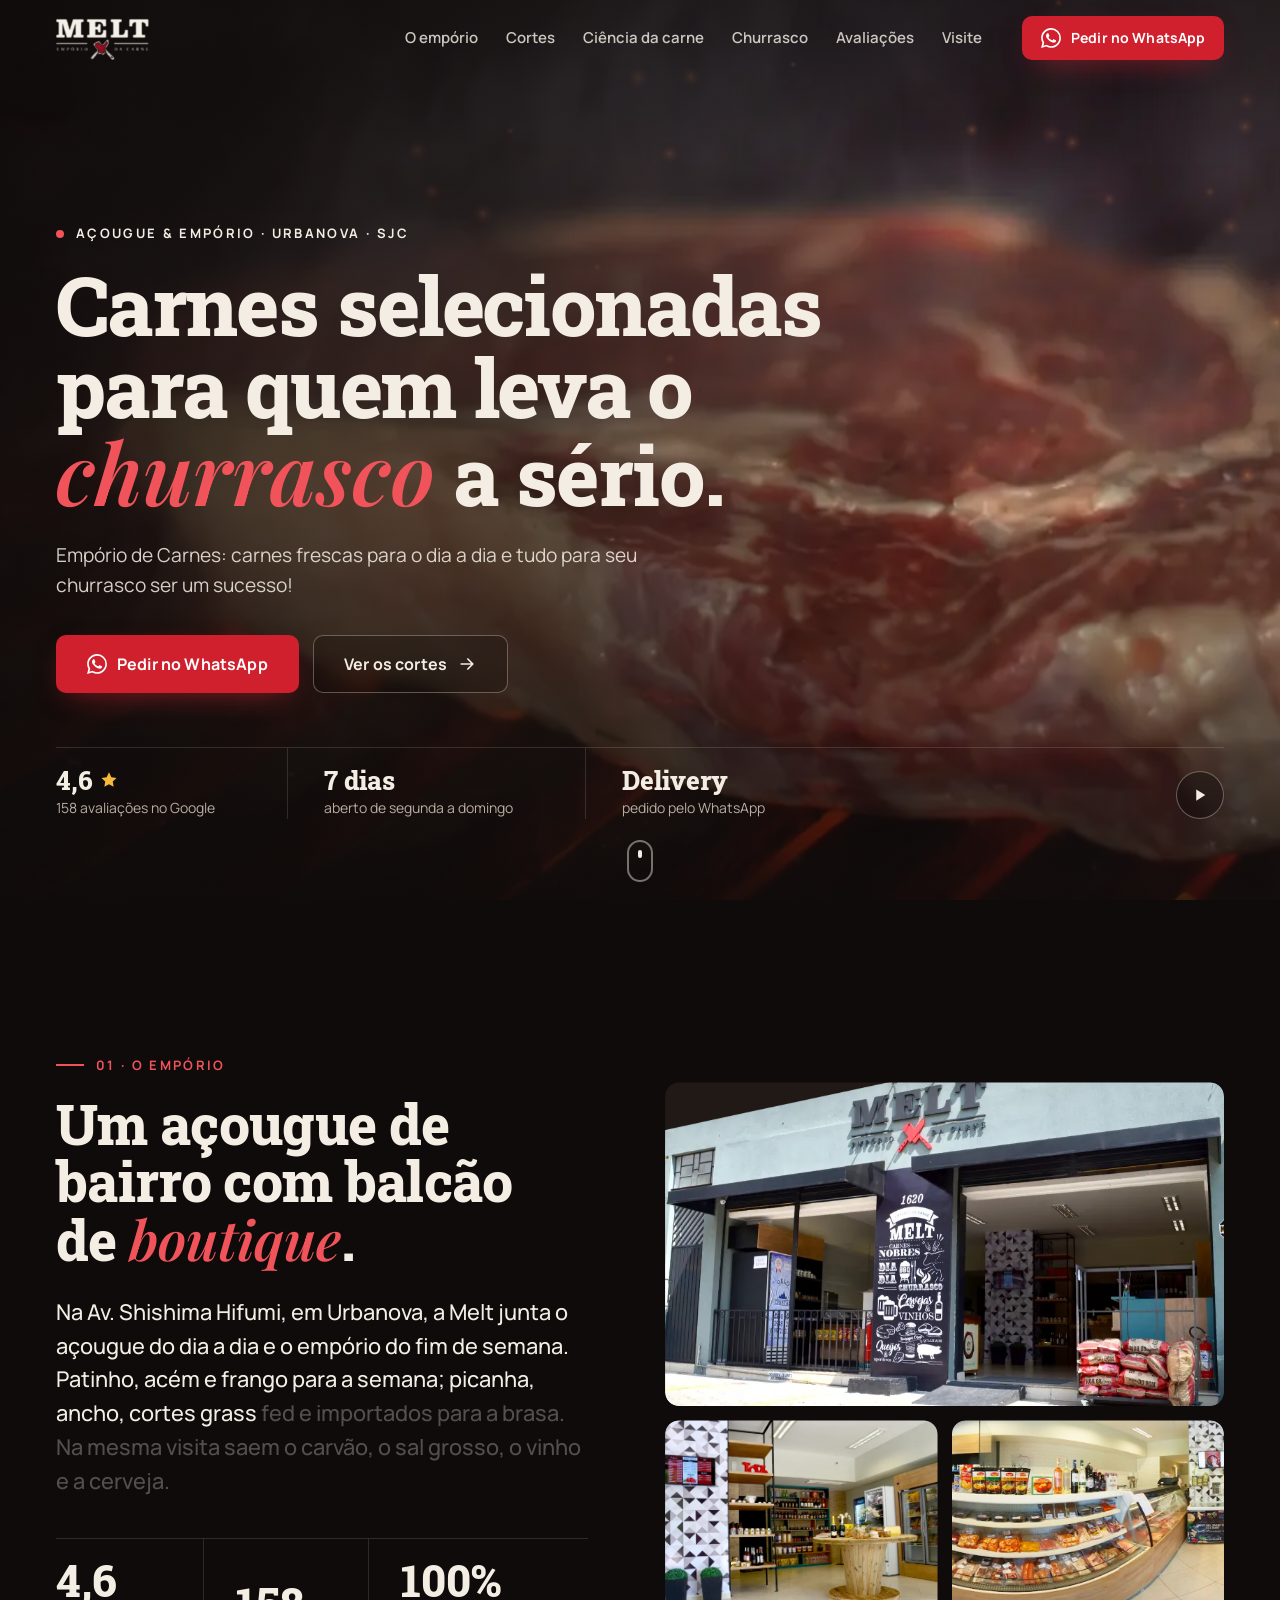
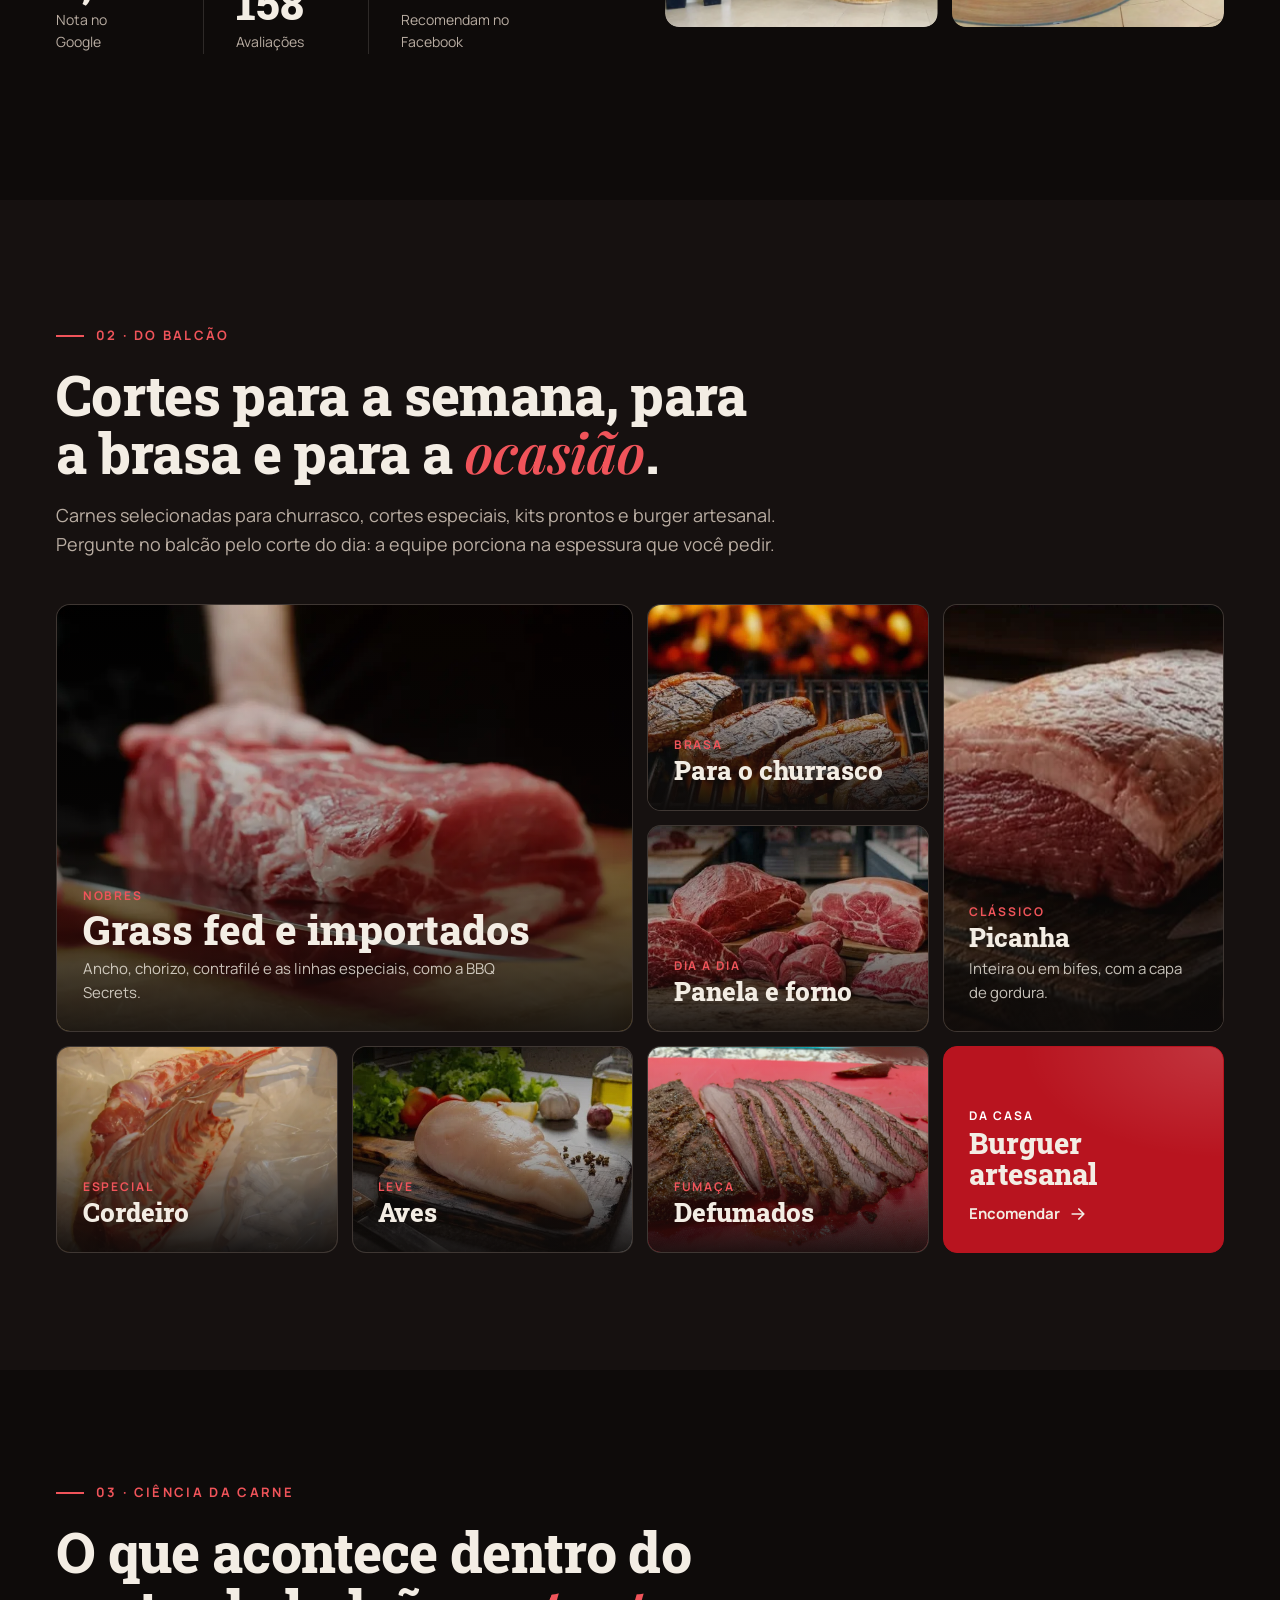
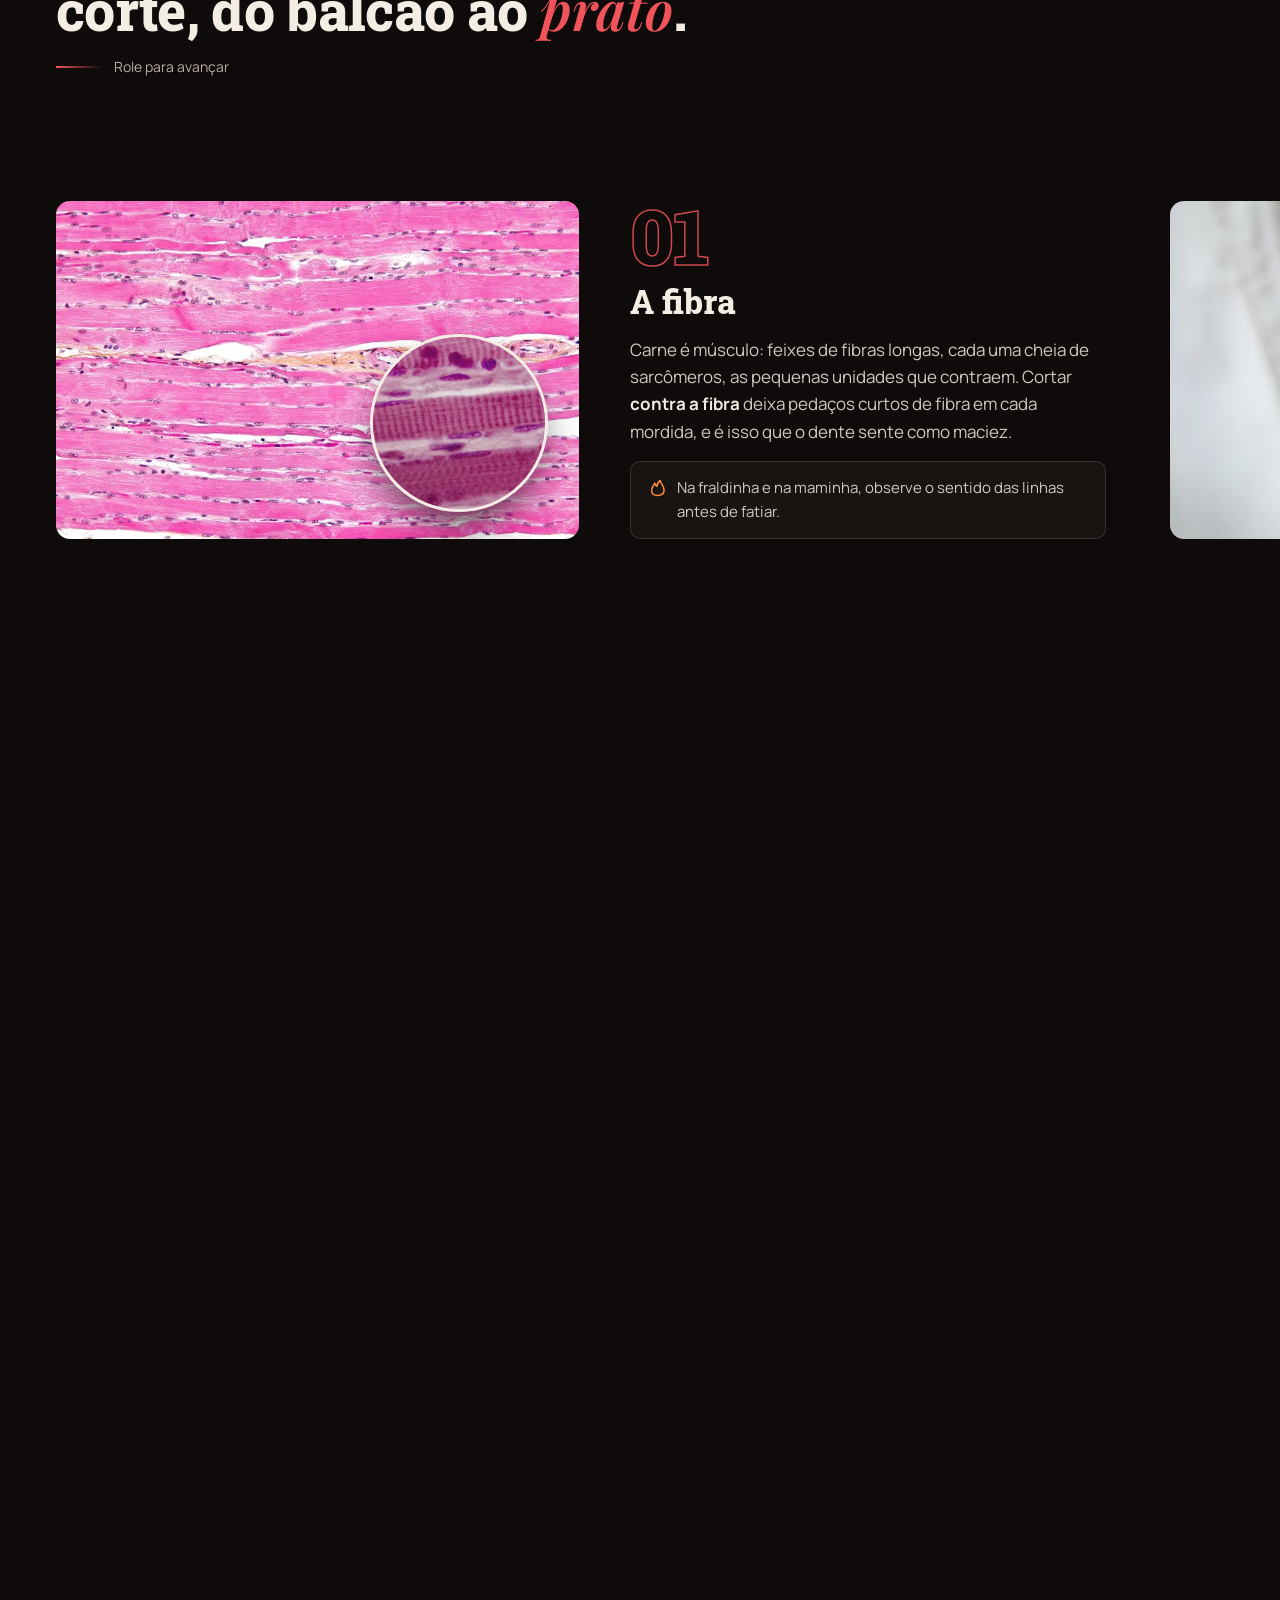
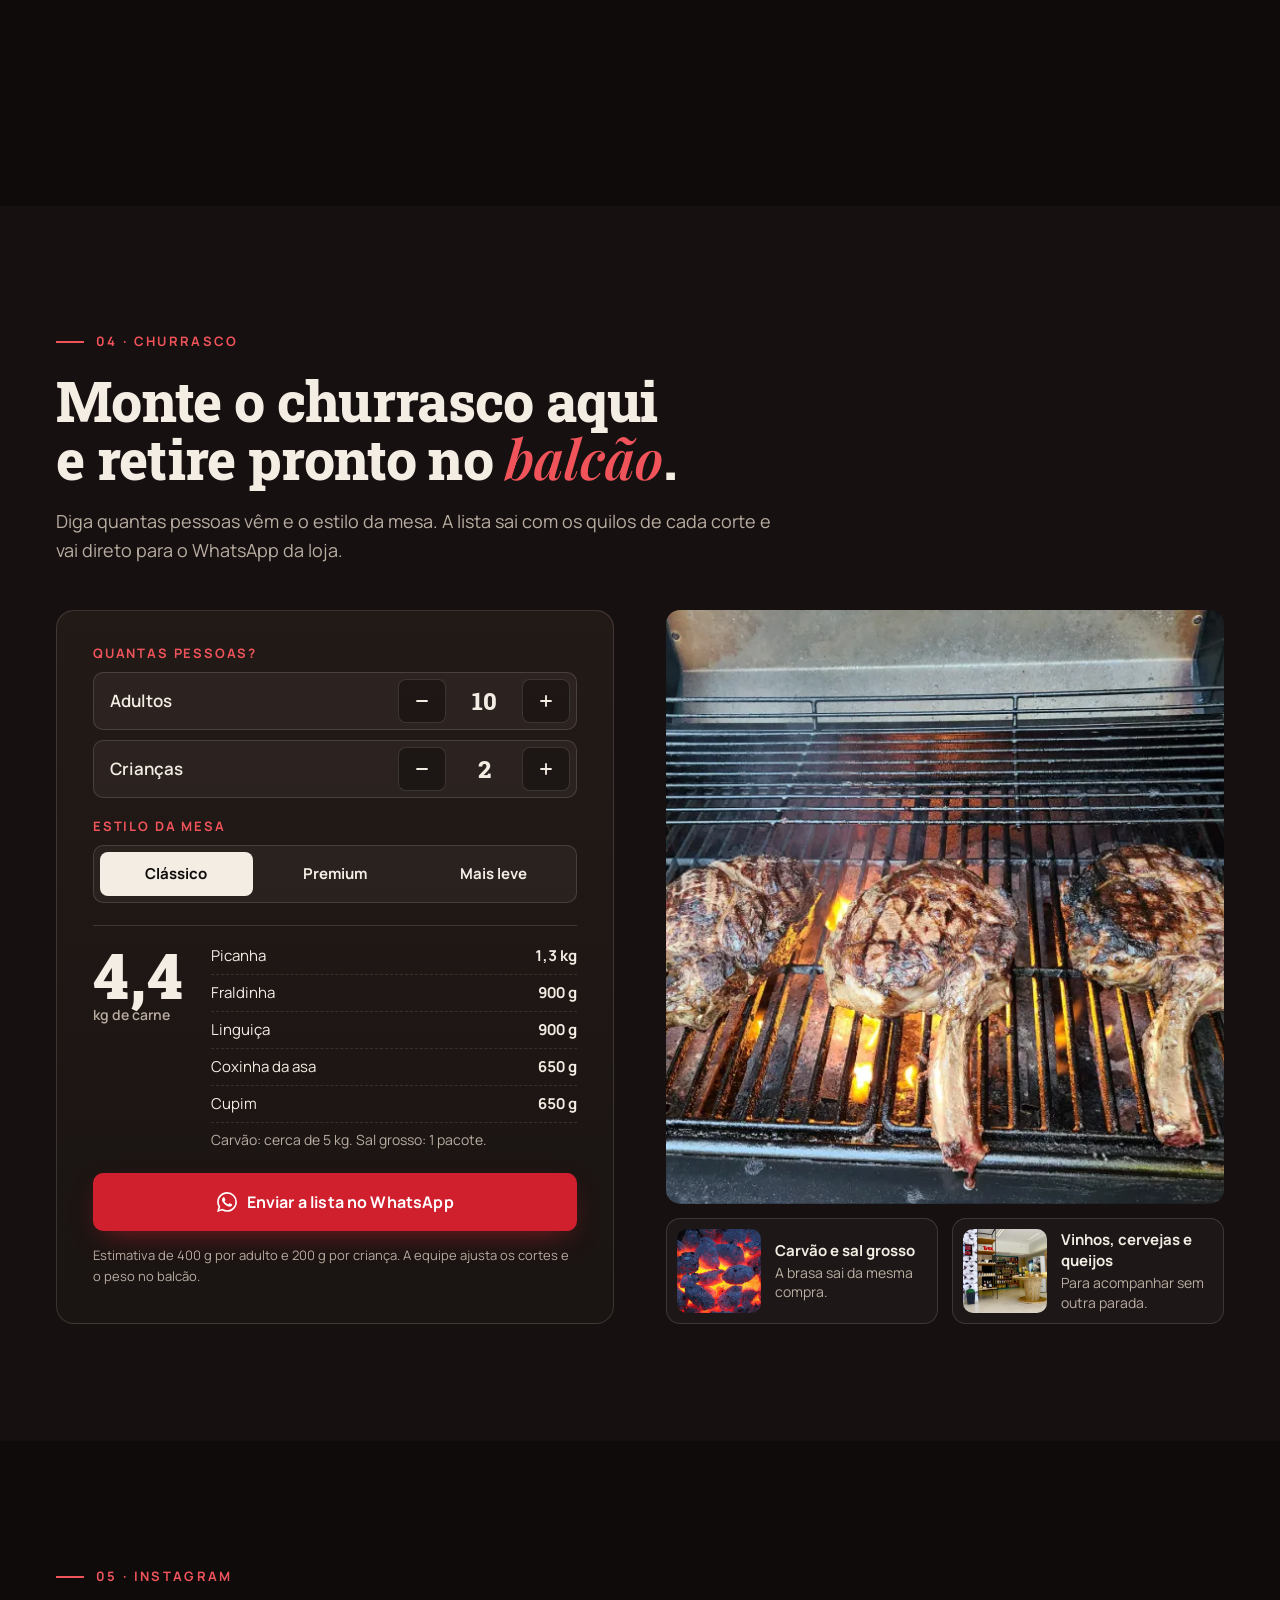
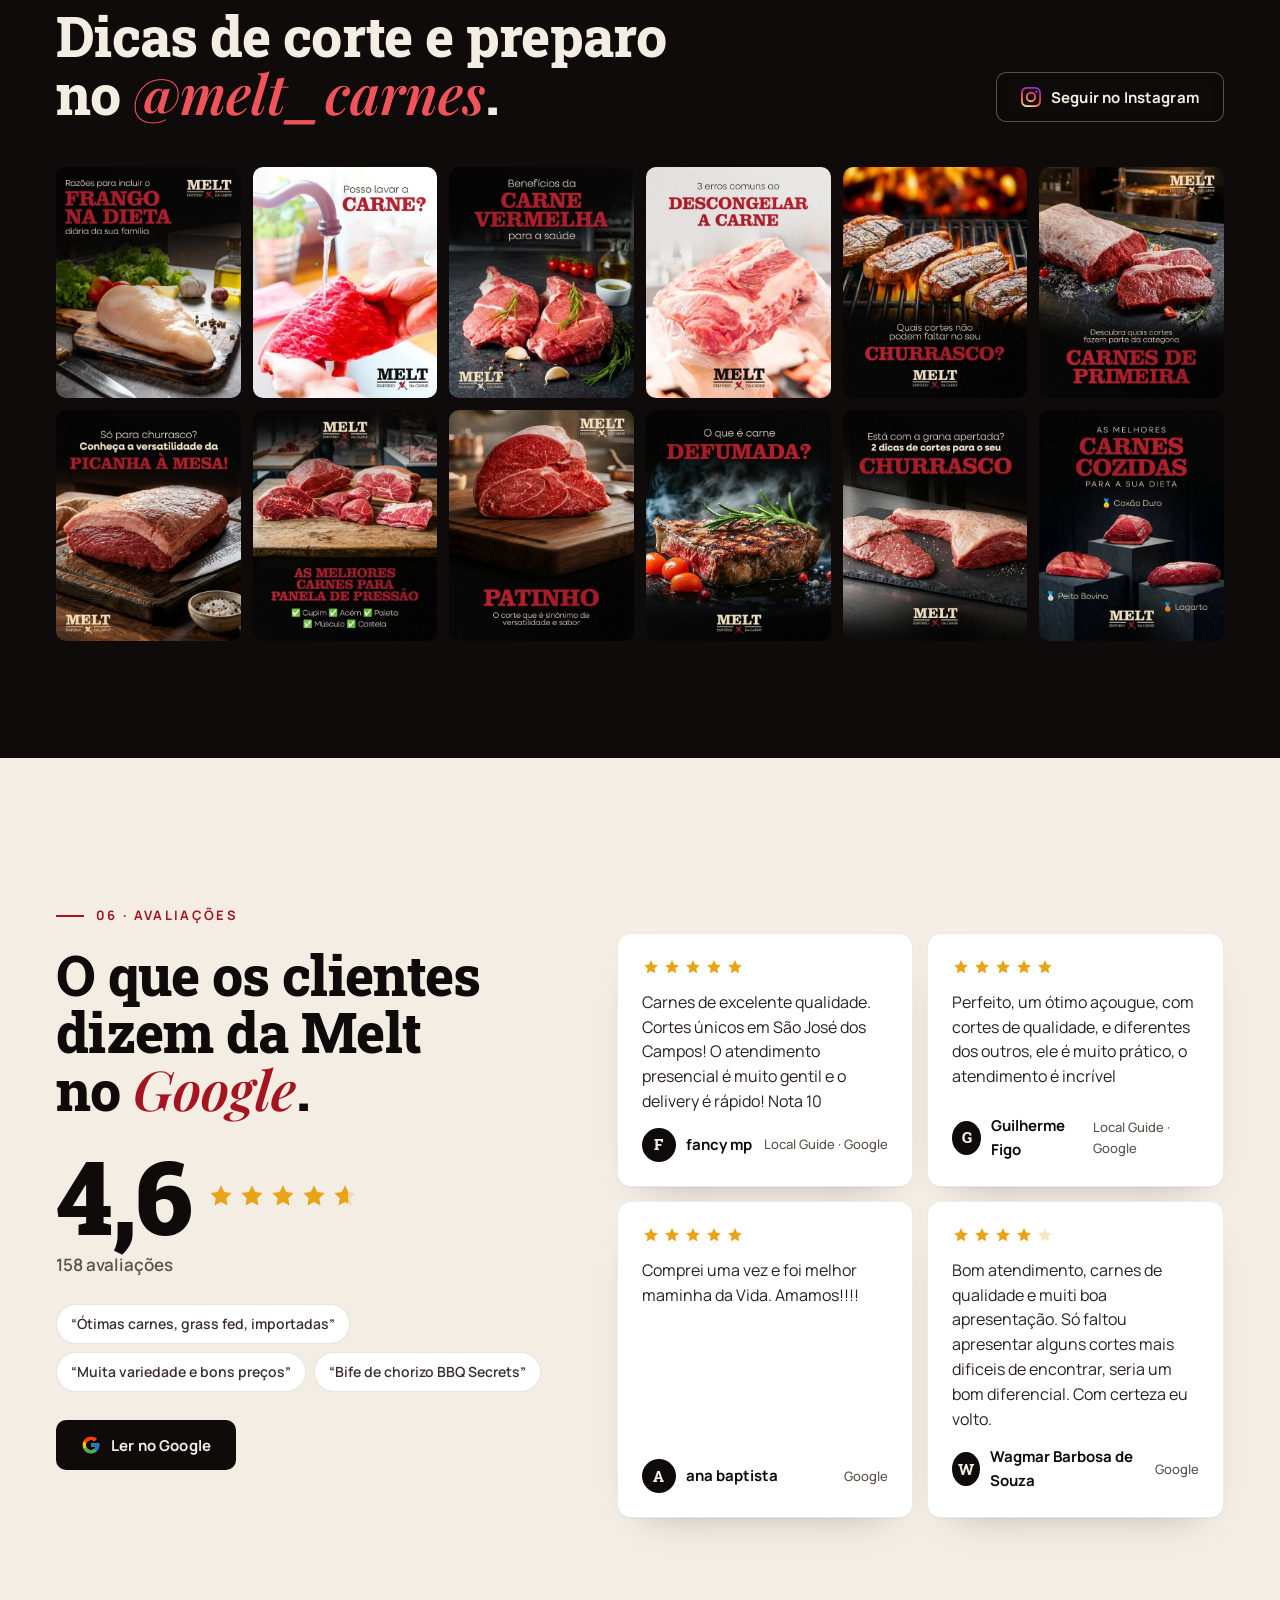
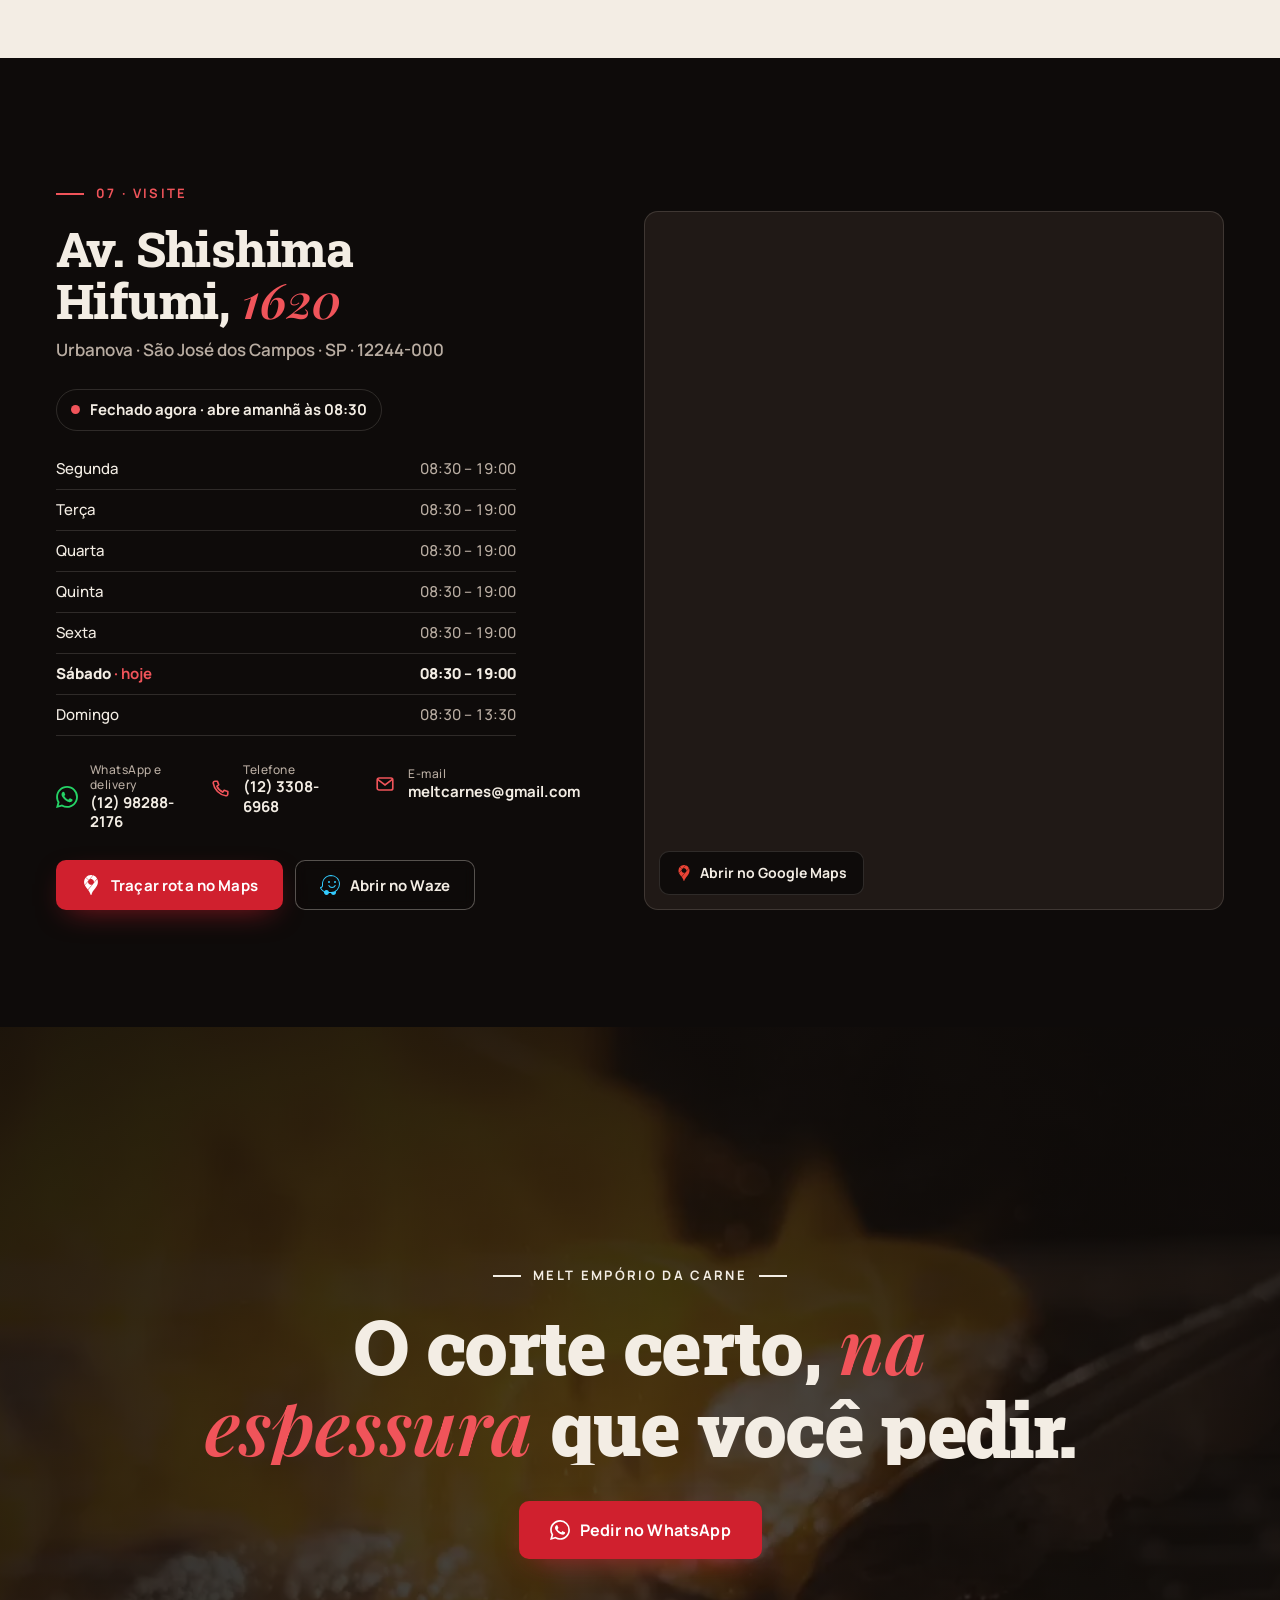
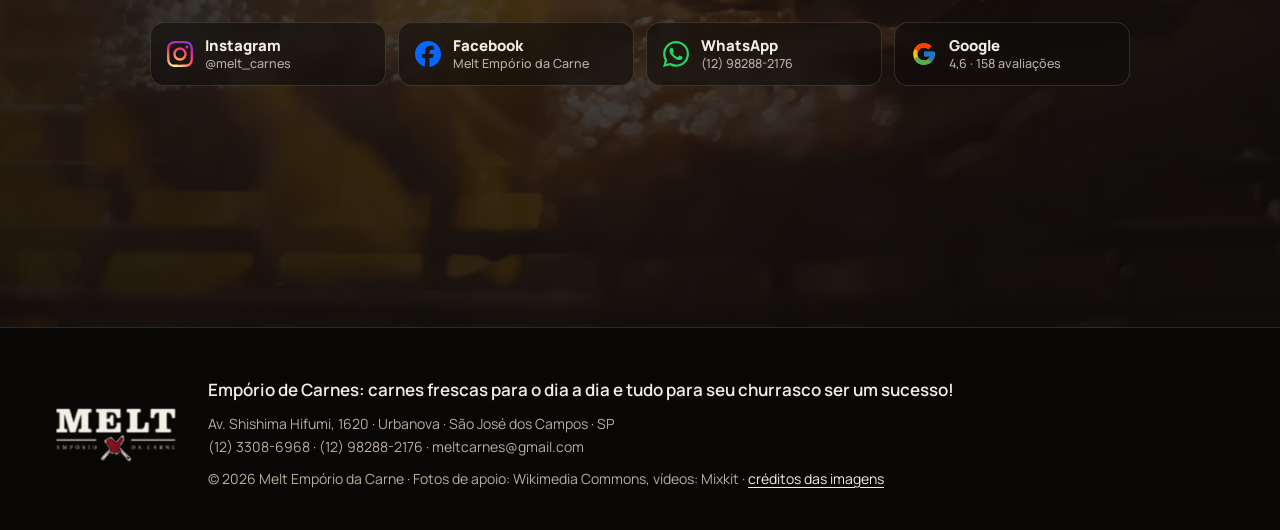
==== commit ced6339e: "Vídeo do hero no celular: versão vertical nítida e autoplay mais robusto Co-Authored-By: Claude Opus" ====
--- a/index.html
+++ b/index.html
@@ -22,8 +22,9 @@
 <link rel="preconnect" href="https://fonts.googleapis.com">
 <link rel="preconnect" href="https://fonts.gstatic.com" crossorigin>
 <link href="https://fonts.googleapis.com/css2?family=Manrope:wght@400;500;600;700;800&family=Playfair+Display:ital,wght@1,500;1,600&family=Roboto+Slab:wght@500;700;800;900&display=swap" rel="stylesheet">
-<link rel="preload" as="image" href="img/video/hero-poster.webp?v=1" imagesrcset="img/video/hero-poster-640.webp?v=1 640w, img/video/hero-poster.webp?v=1 1280w" imagesizes="100vw">
-<link rel="stylesheet" href="css/style.css?v=2">
+<link rel="preload" as="image" href="img/video/hero-poster.webp?v=1" media="not ((max-width: 900px) and (orientation: portrait))">
+<link rel="preload" as="image" href="img/video/hero-poster-mobile.webp?v=1" media="(max-width: 900px) and (orientation: portrait)">
+<link rel="stylesheet" href="css/style.css?v=3">
 <script>(function(d){d.classList.add('js','m-enter');if(window.matchMedia&&matchMedia('(prefers-reduced-motion: reduce)').matches)d.classList.add('reduce');setTimeout(function(){d.classList.add('ready');},3000);})(document.documentElement);</script>
 <script type="application/ld+json">
 {
@@ -116,7 +117,7 @@
     <div class="hero__media" data-hero-media>
       <video class="hero__video" data-hero-video muted loop playsinline autoplay preload="metadata"
         poster="img/video/hero-poster.webp?v=1" aria-hidden="true"
-        data-src-lg="video/hero-720.mp4?v=1" data-src-sm="video/hero-360.mp4?v=1"></video>
+        data-src-lg="video/hero-720.mp4?v=1" data-src-sm="video/hero-mobile.mp4?v=1" data-poster-sm="img/video/hero-poster-mobile.webp?v=1"></video>
       <canvas class="hero__embers" data-embers aria-hidden="true"></canvas>
       <div class="hero__shade" aria-hidden="true"></div>
     </div>
@@ -491,6 +492,6 @@
 <script src="vendor/ScrollTrigger.min.js?v=1"></script>
 <script src="vendor/SplitText.min.js?v=1"></script>
 <script src="vendor/motion.js?v=1"></script>
-<script src="js/main.js?v=3"></script>
+<script src="js/main.js?v=4"></script>
 </body>
 </html>
--- a/css/style.css
+++ b/css/style.css
@@ -539,3 +539,8 @@
 @media (prefers-reduced-motion: reduce) {
   *, *::before, *::after { animation-duration: .001ms !important; animation-iteration-count: 1 !important; transition-duration: .001ms !important; }
 }
+
+/* celular e tablet em pé: poster vertical do vídeo */
+@media (max-width: 900px) and (orientation: portrait) {
+  .hero__media { background-image: url("../img/video/hero-poster-mobile.webp?v=1"); }
+}
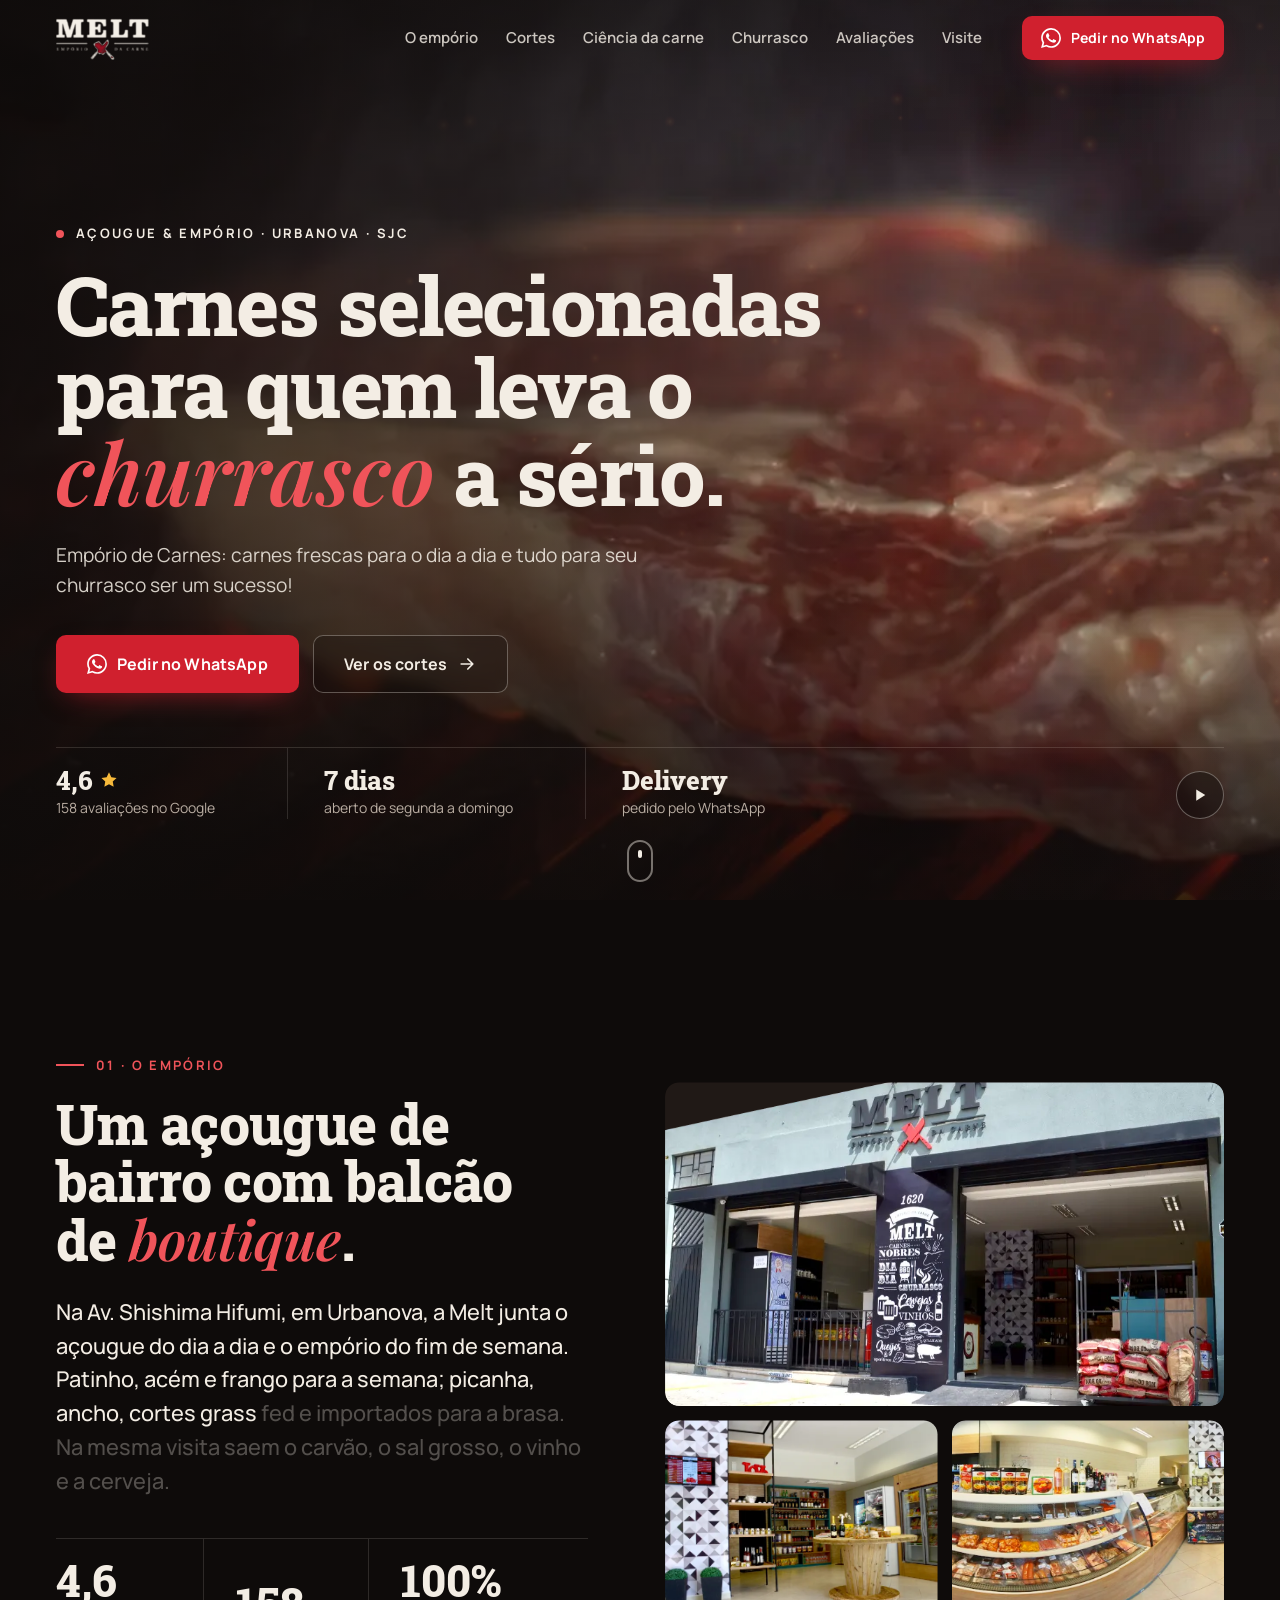
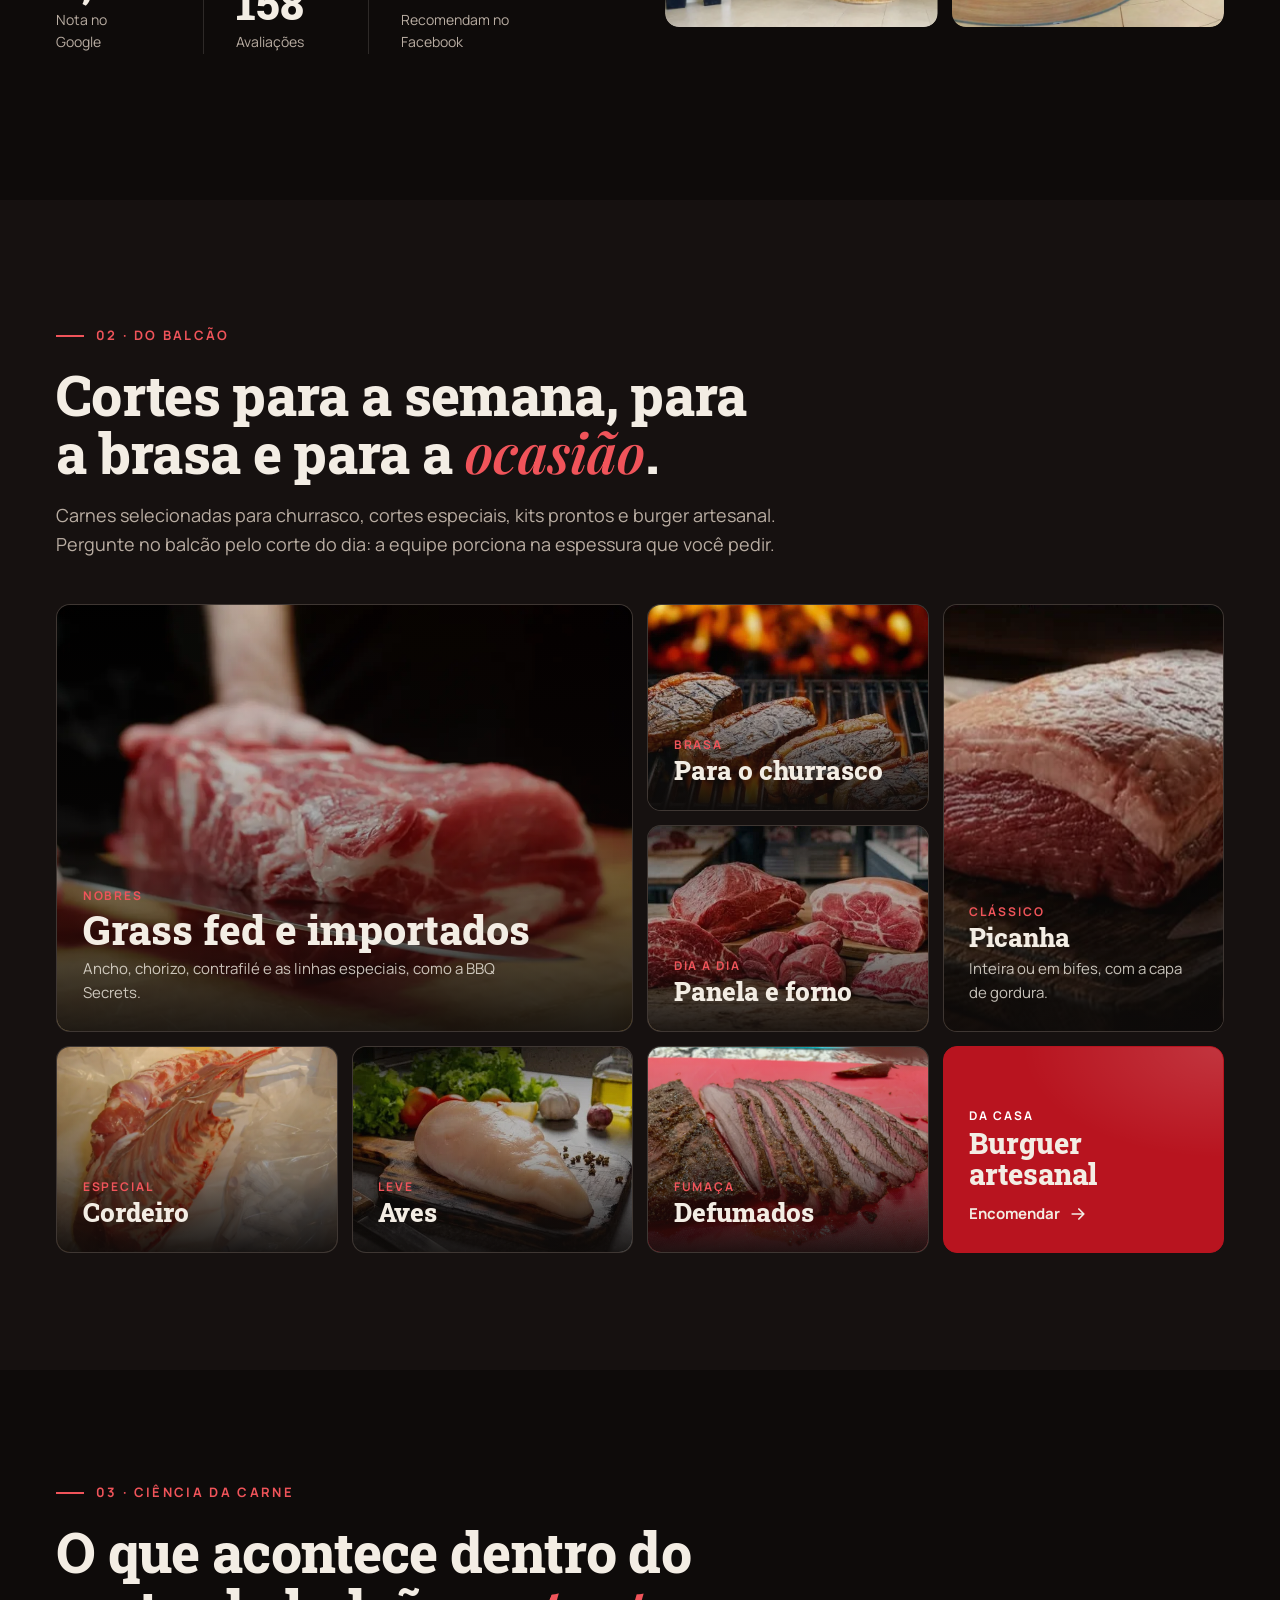
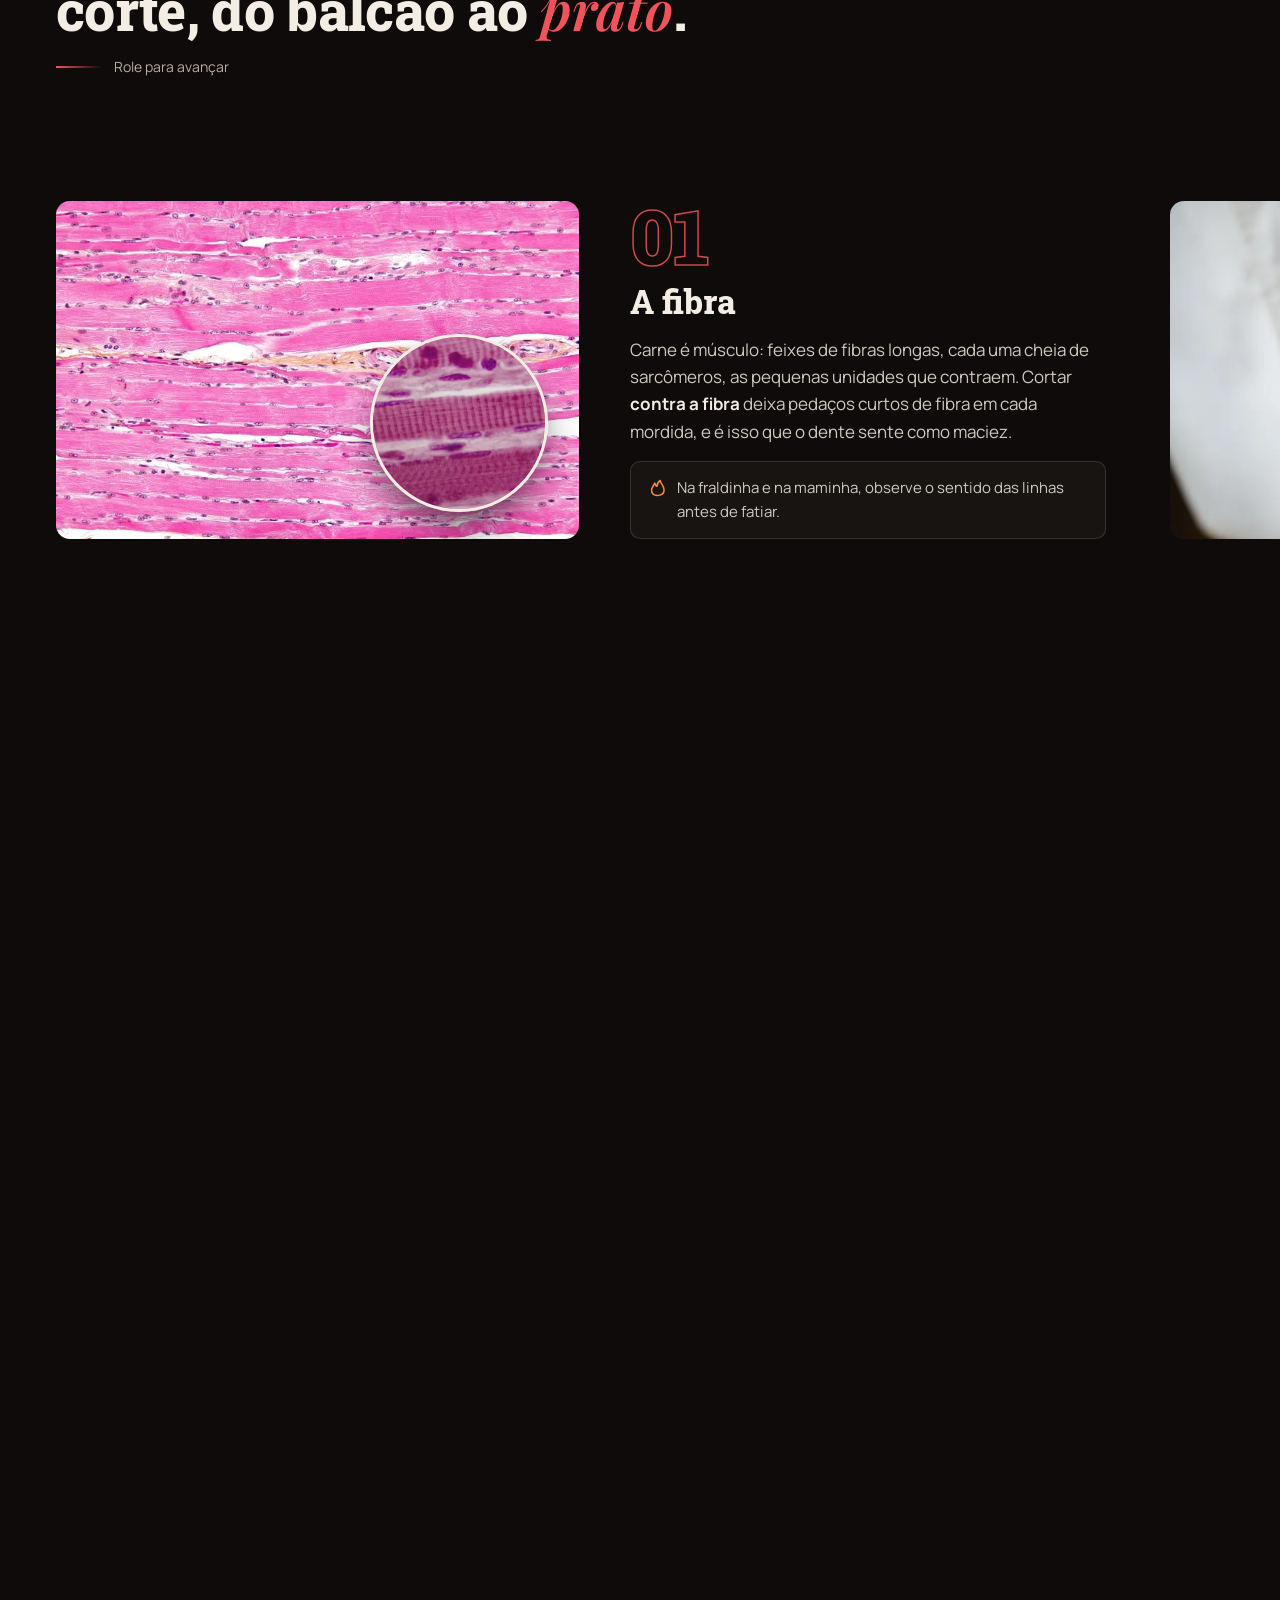
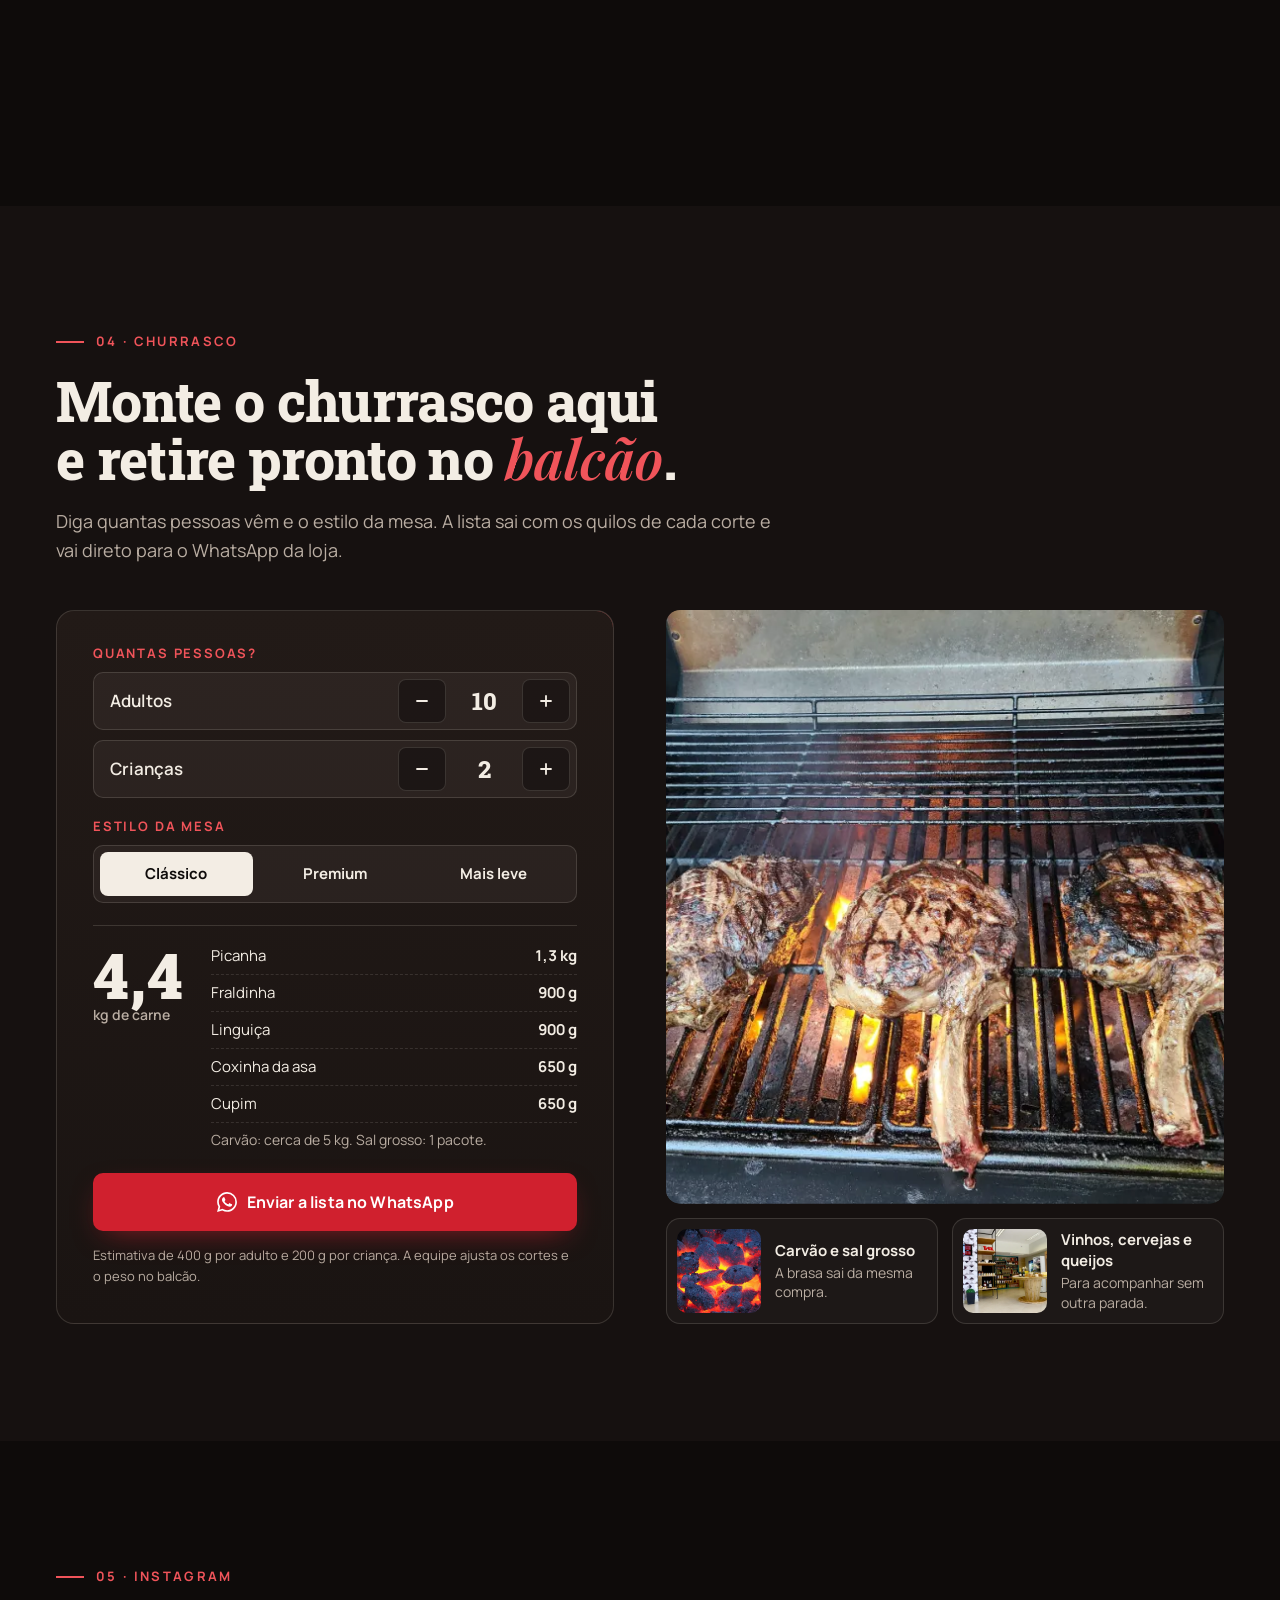
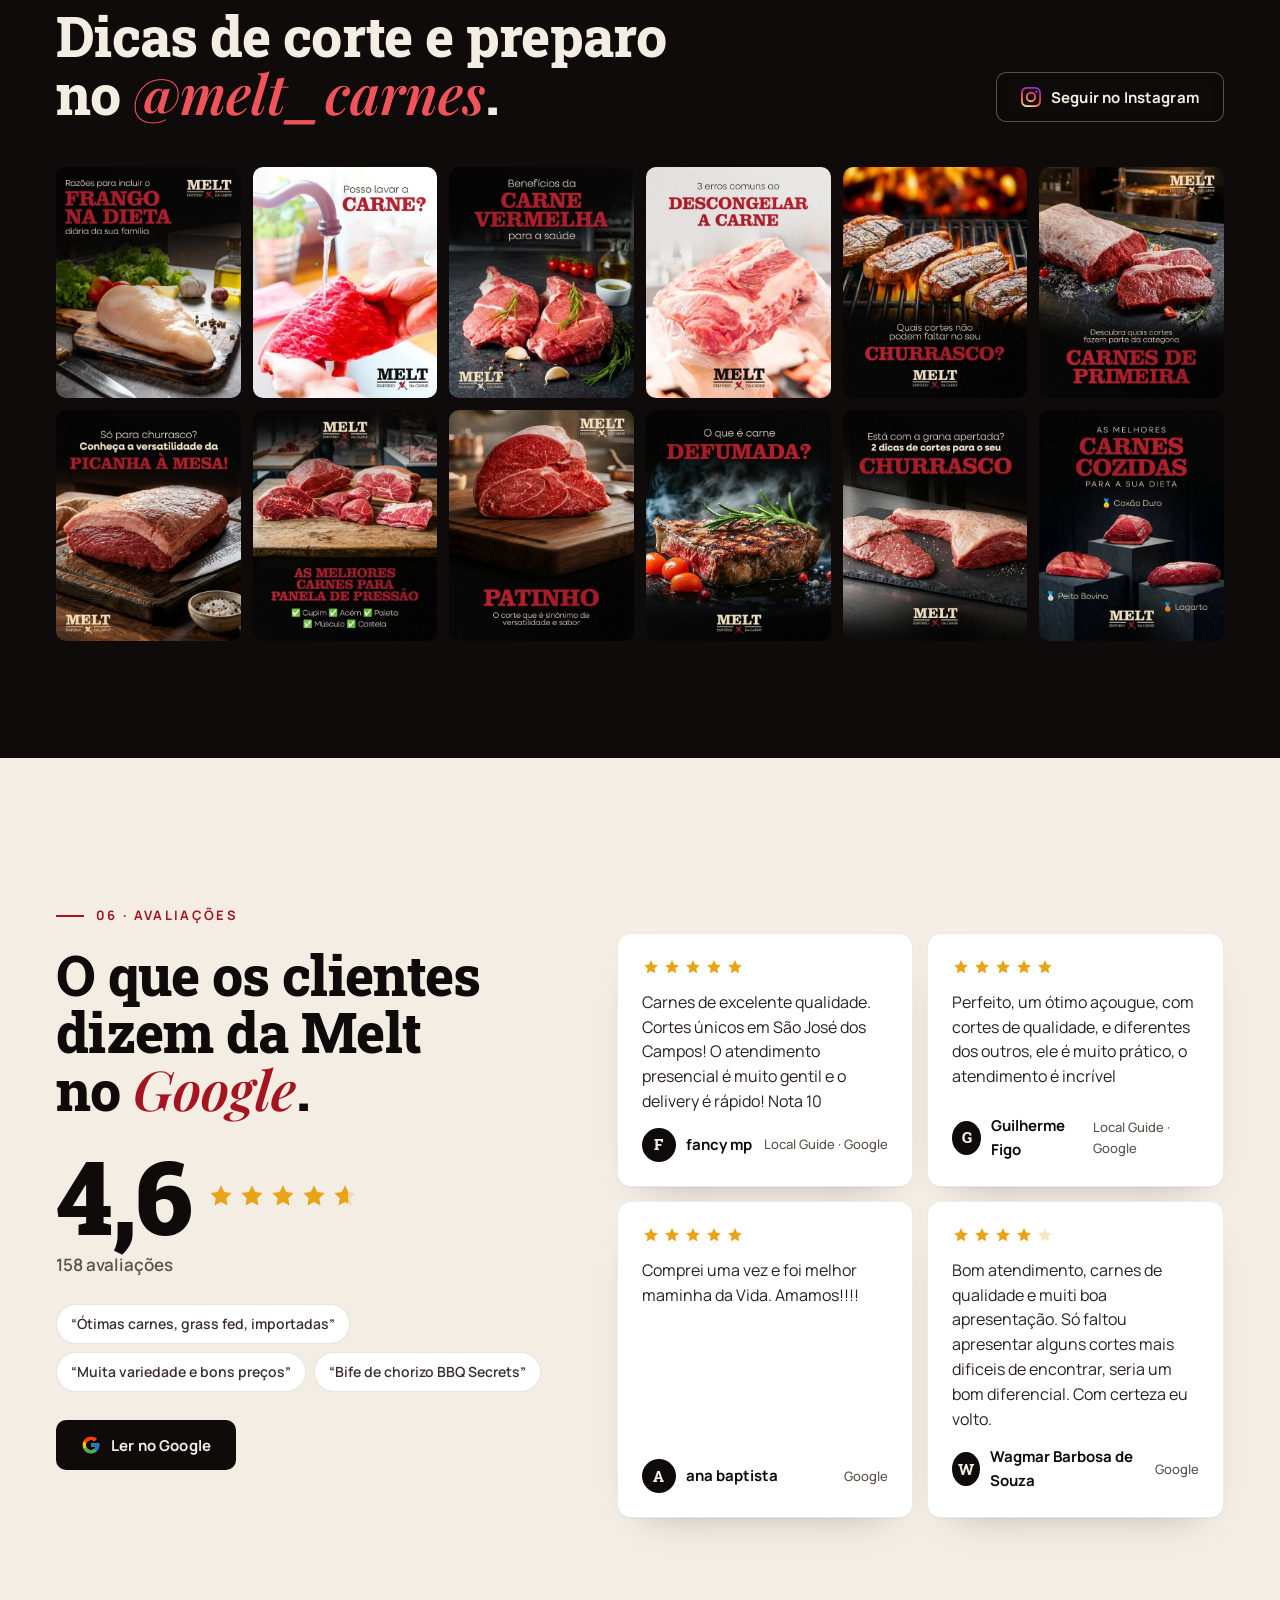
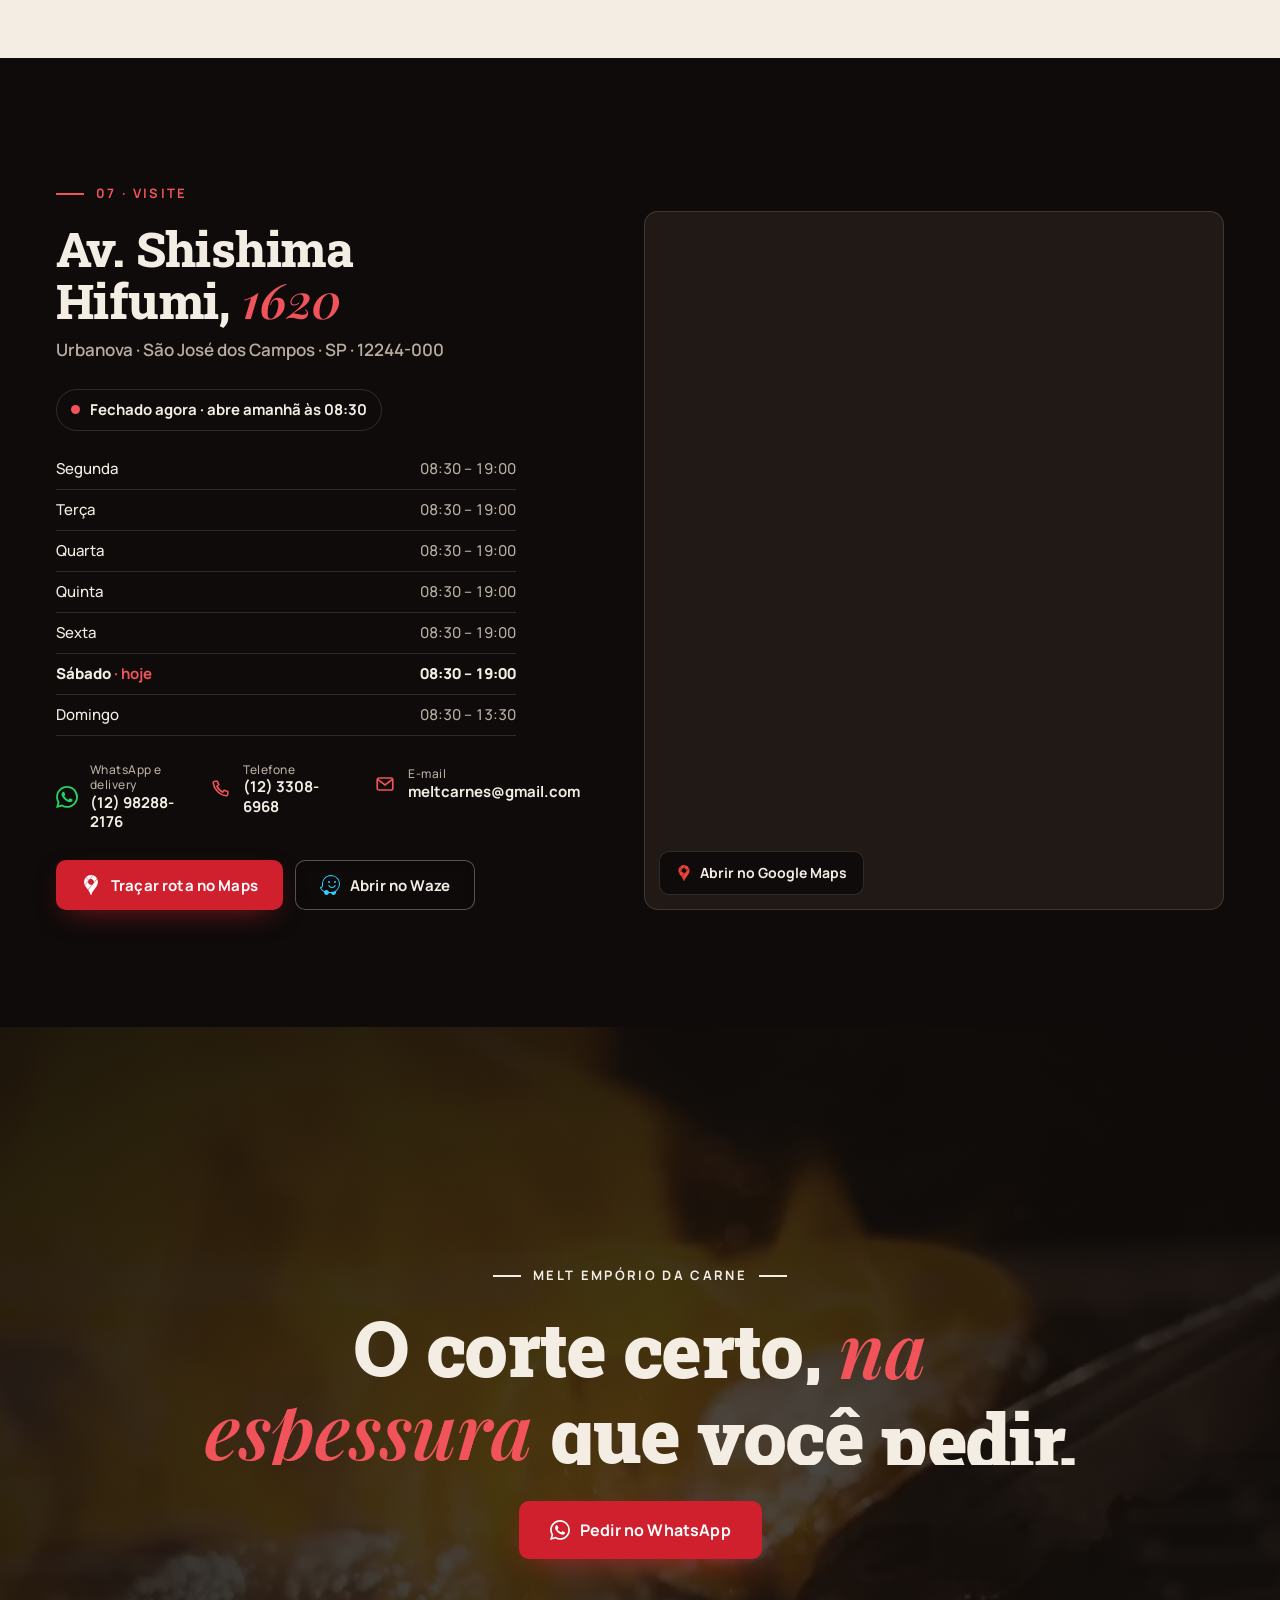
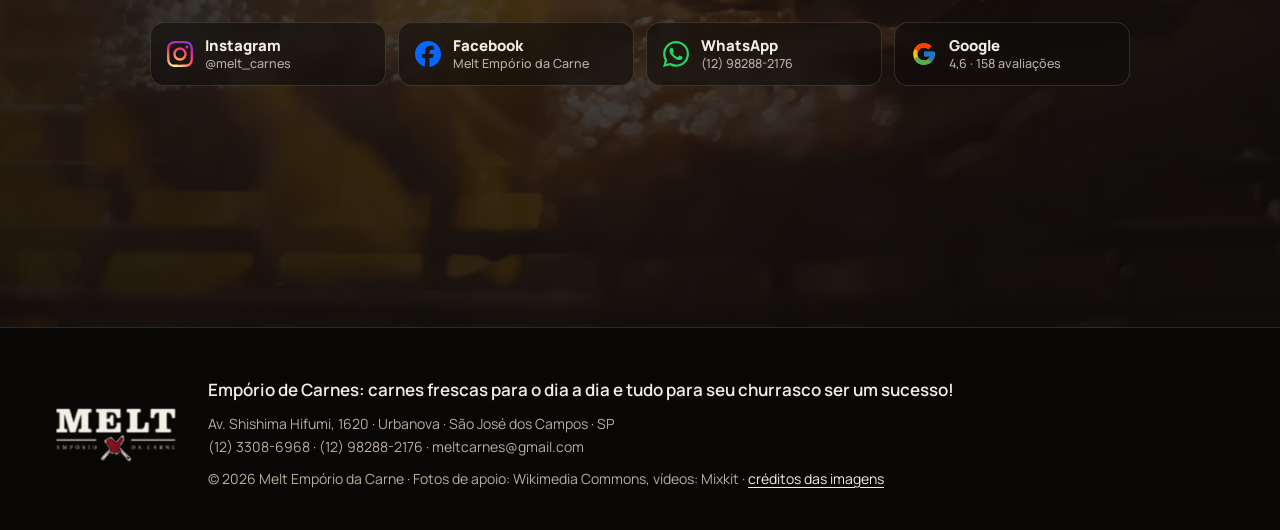
==== commit a7b4f005: "iPhone em economia de energia: vídeo do hero toca como imagem animada quando o autoplay é bloqueado " ====
--- a/index.html
+++ b/index.html
@@ -492,6 +492,6 @@
 <script src="vendor/ScrollTrigger.min.js?v=1"></script>
 <script src="vendor/SplitText.min.js?v=1"></script>
 <script src="vendor/motion.js?v=1"></script>
-<script src="js/main.js?v=4"></script>
+<script src="js/main.js?v=5"></script>
 </body>
 </html>
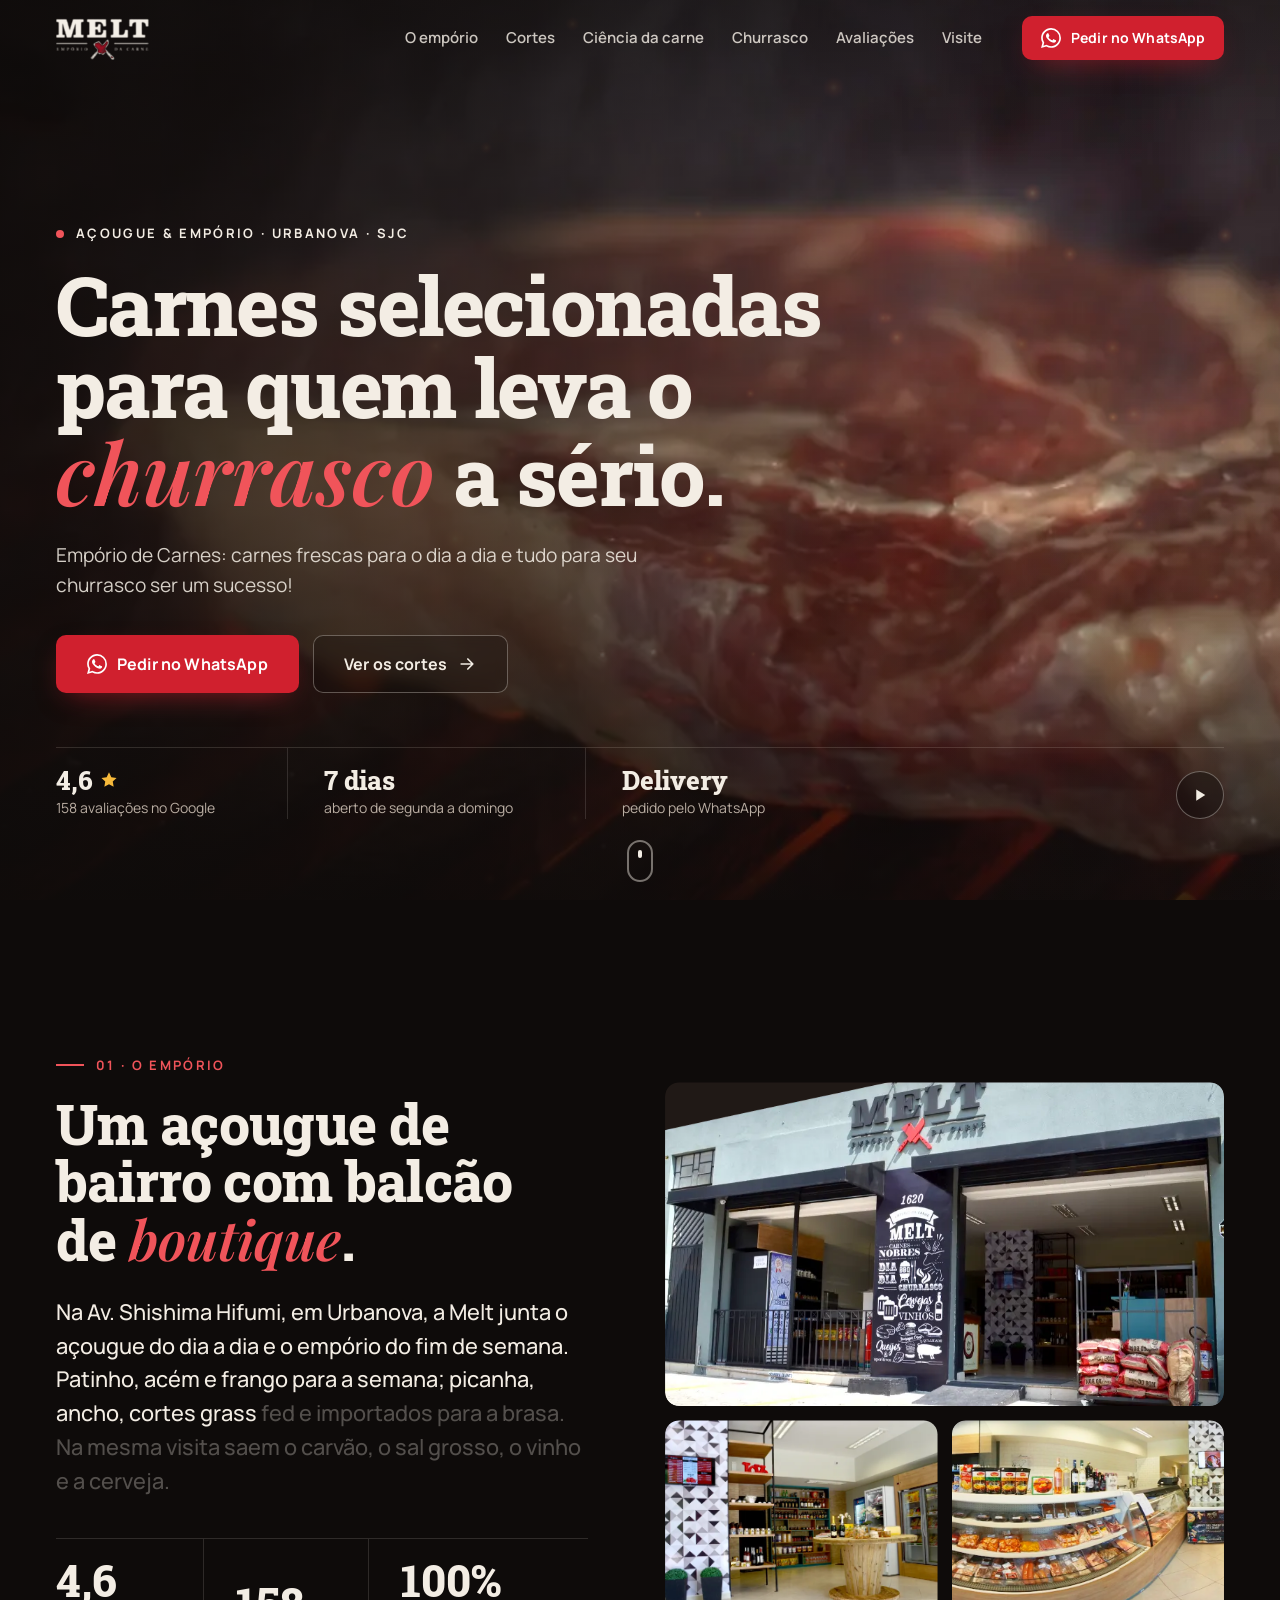
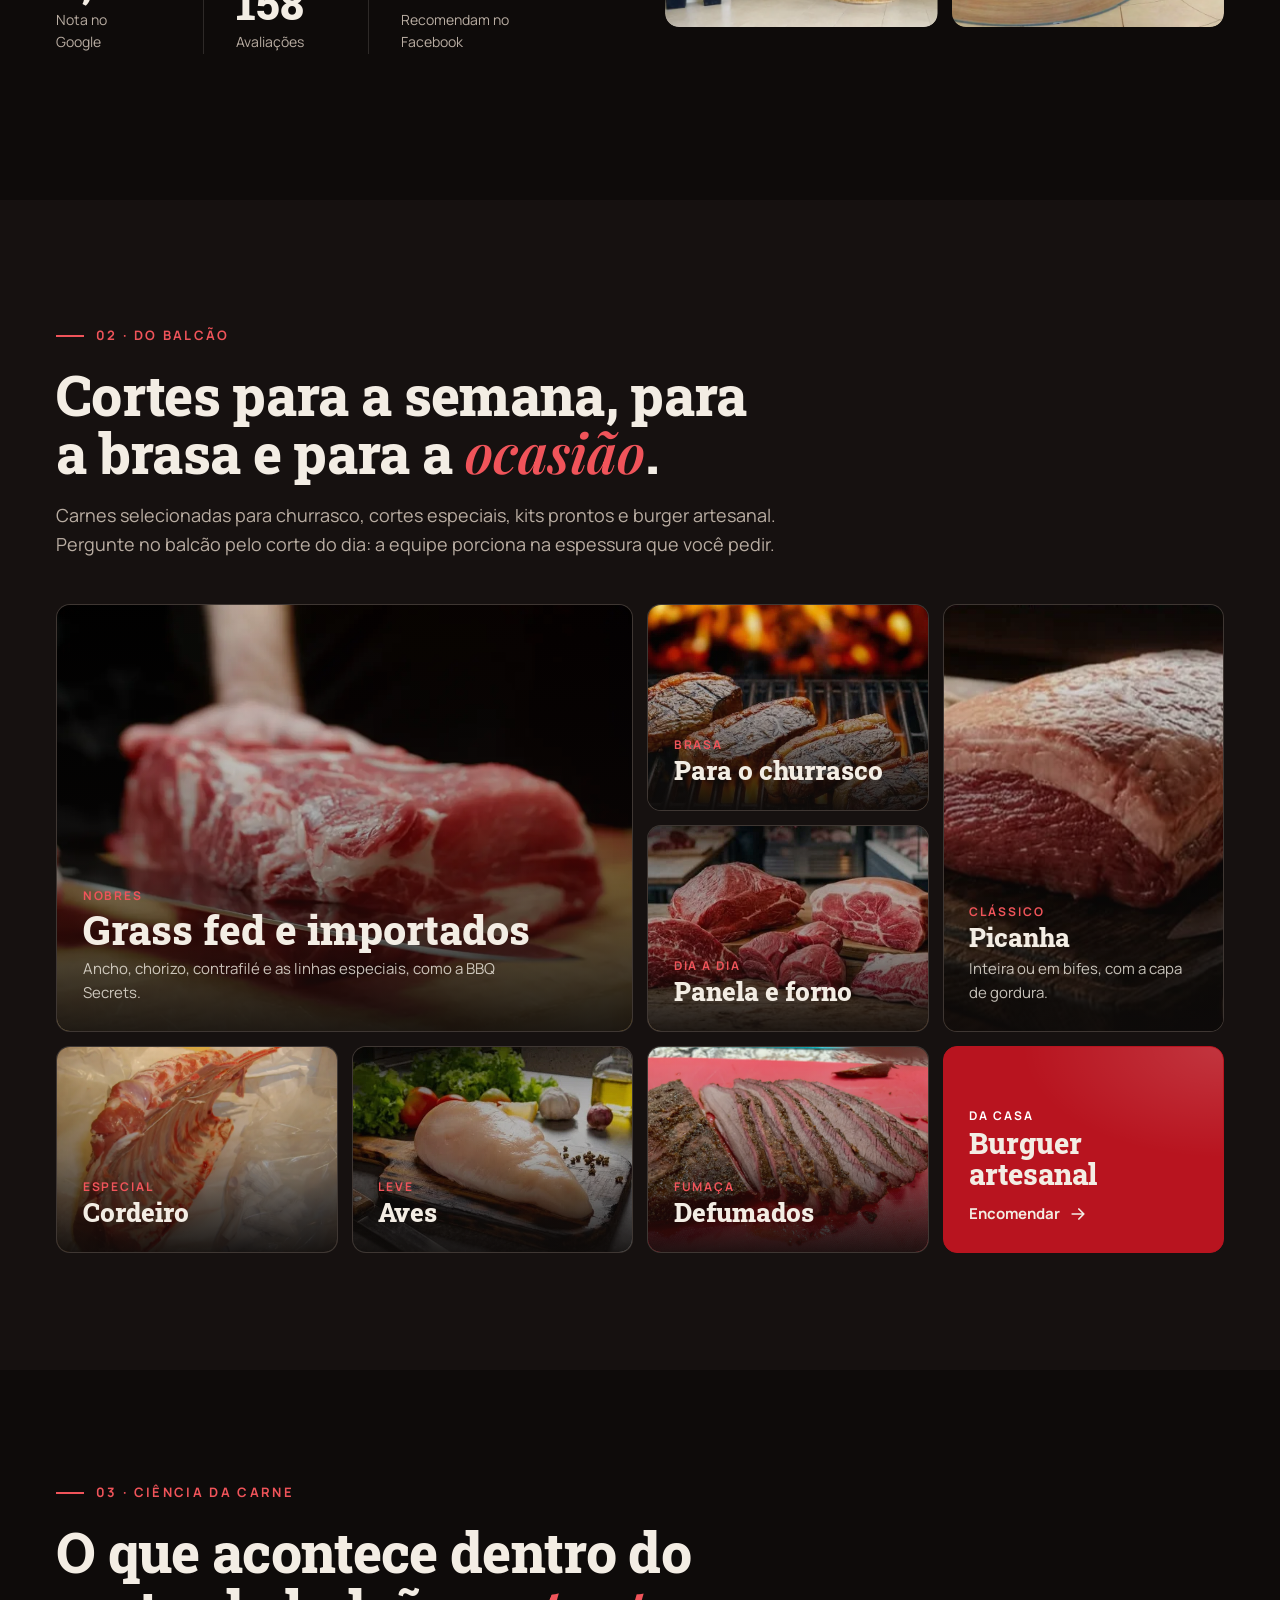
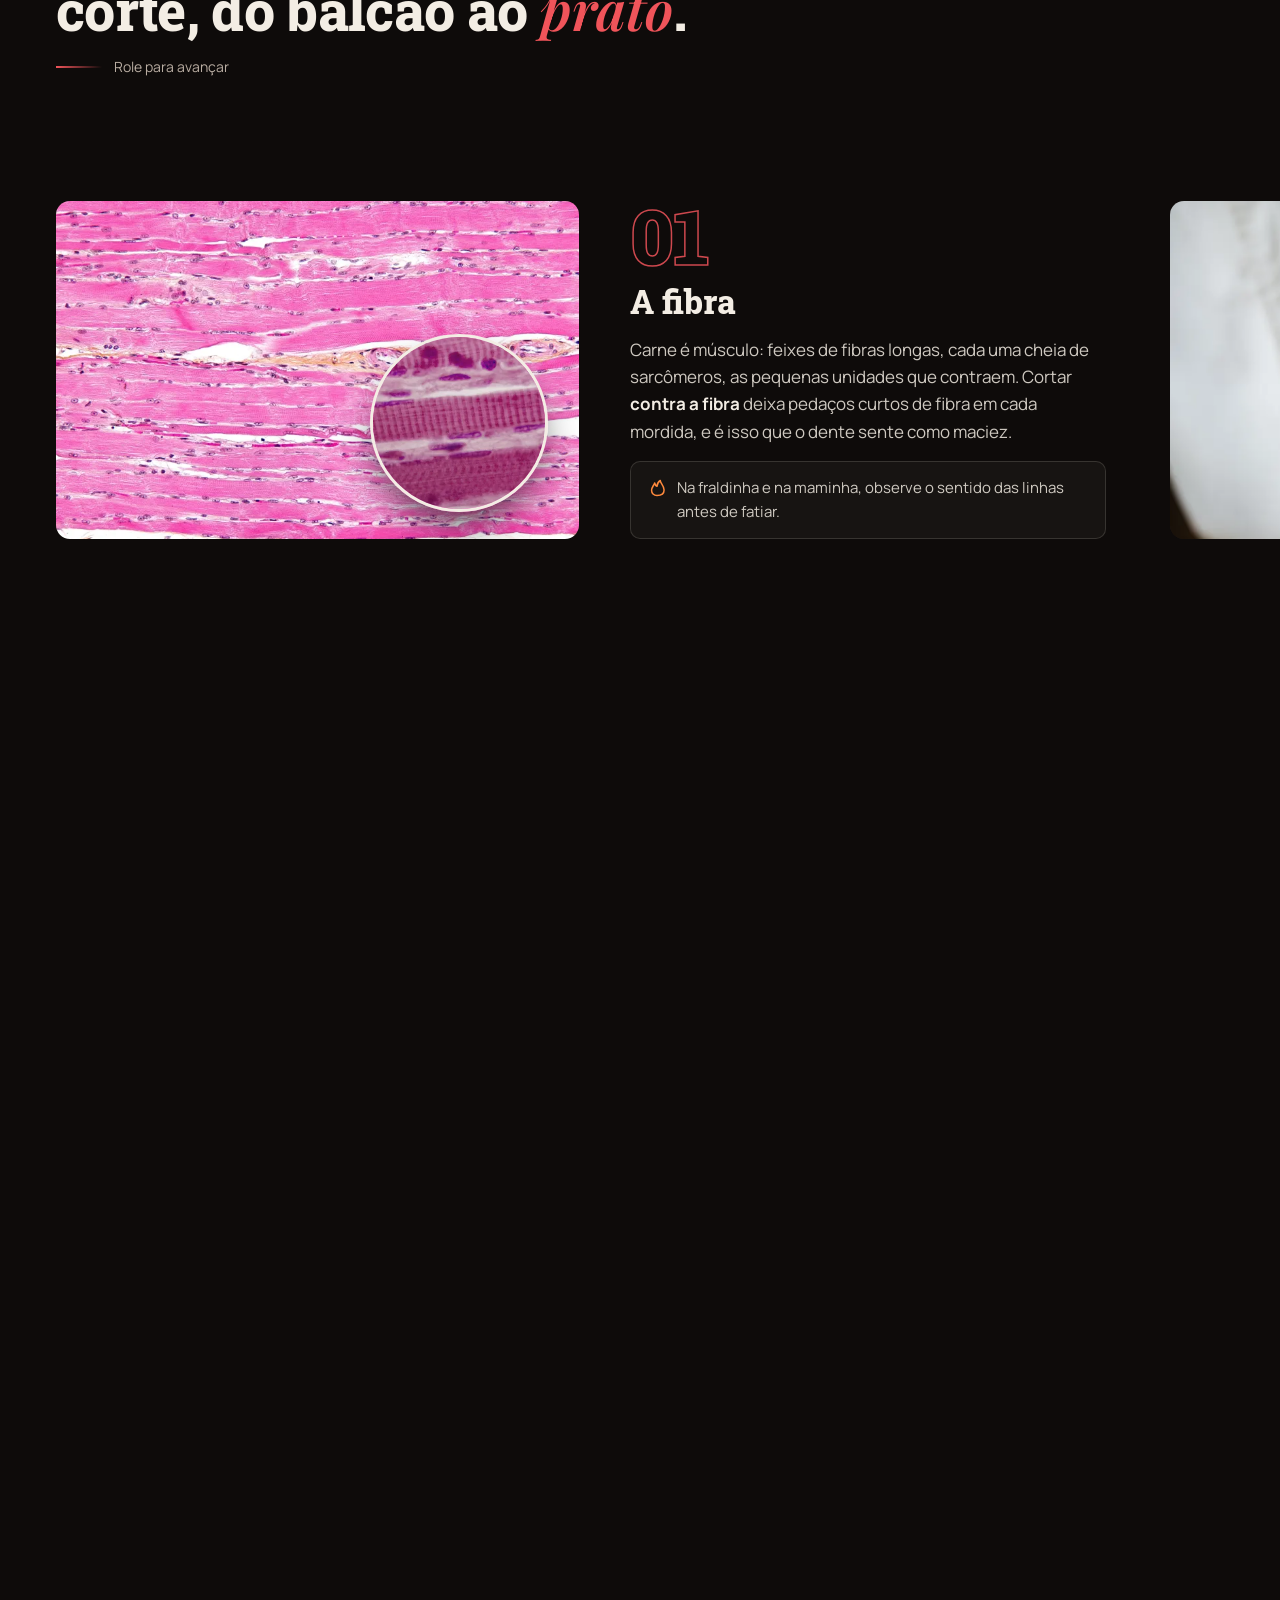
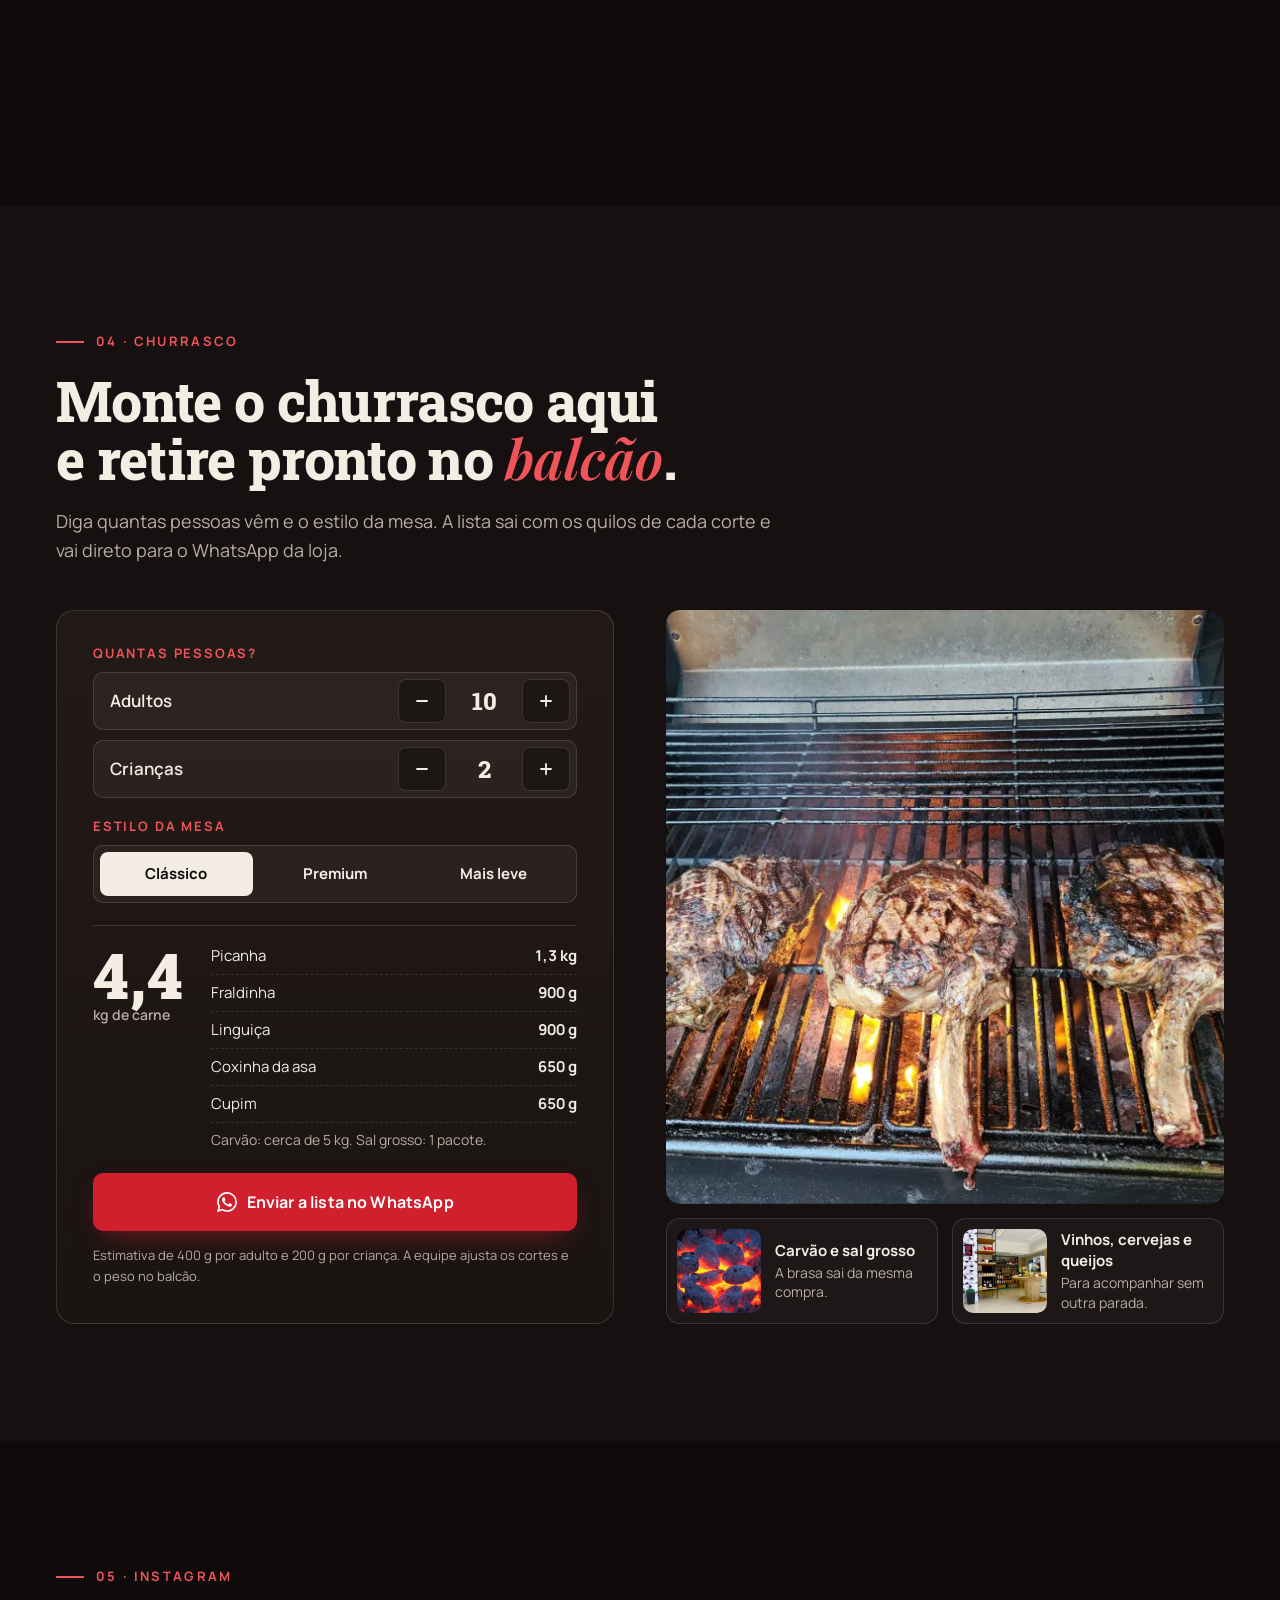
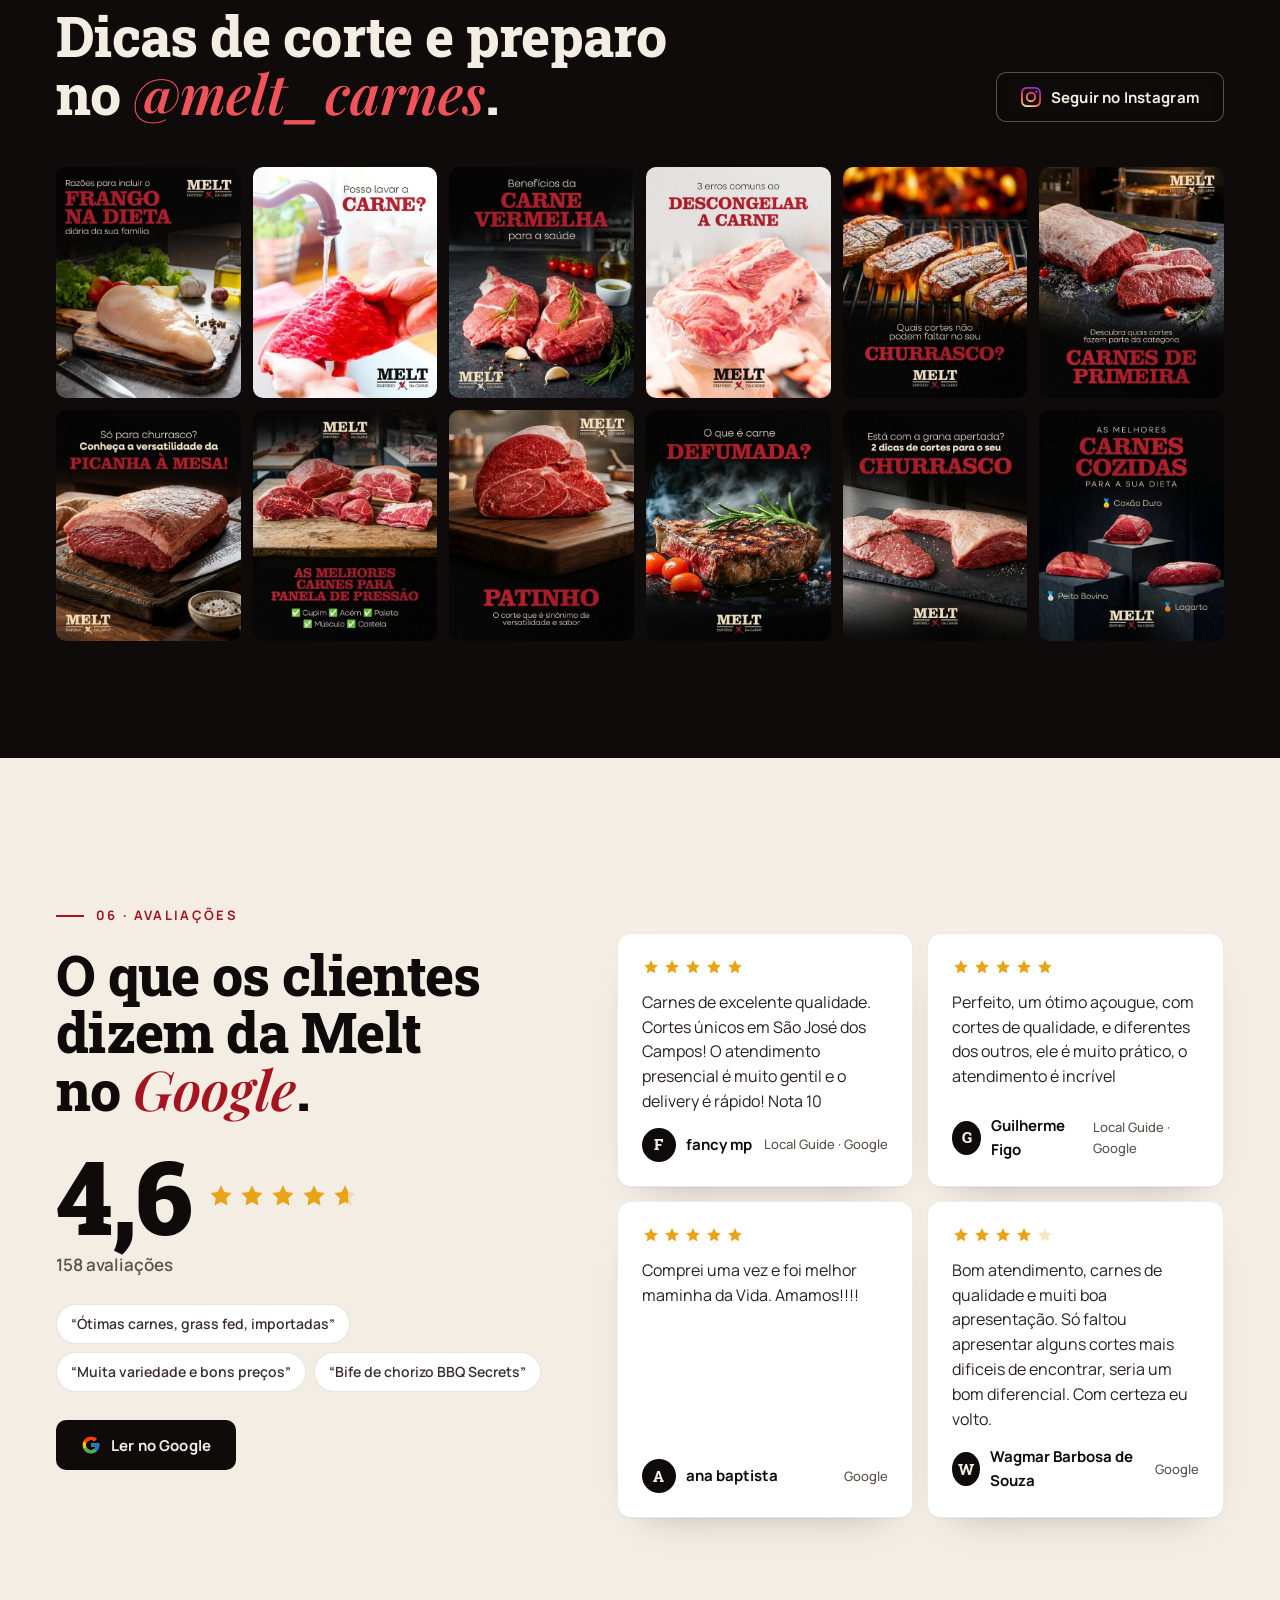
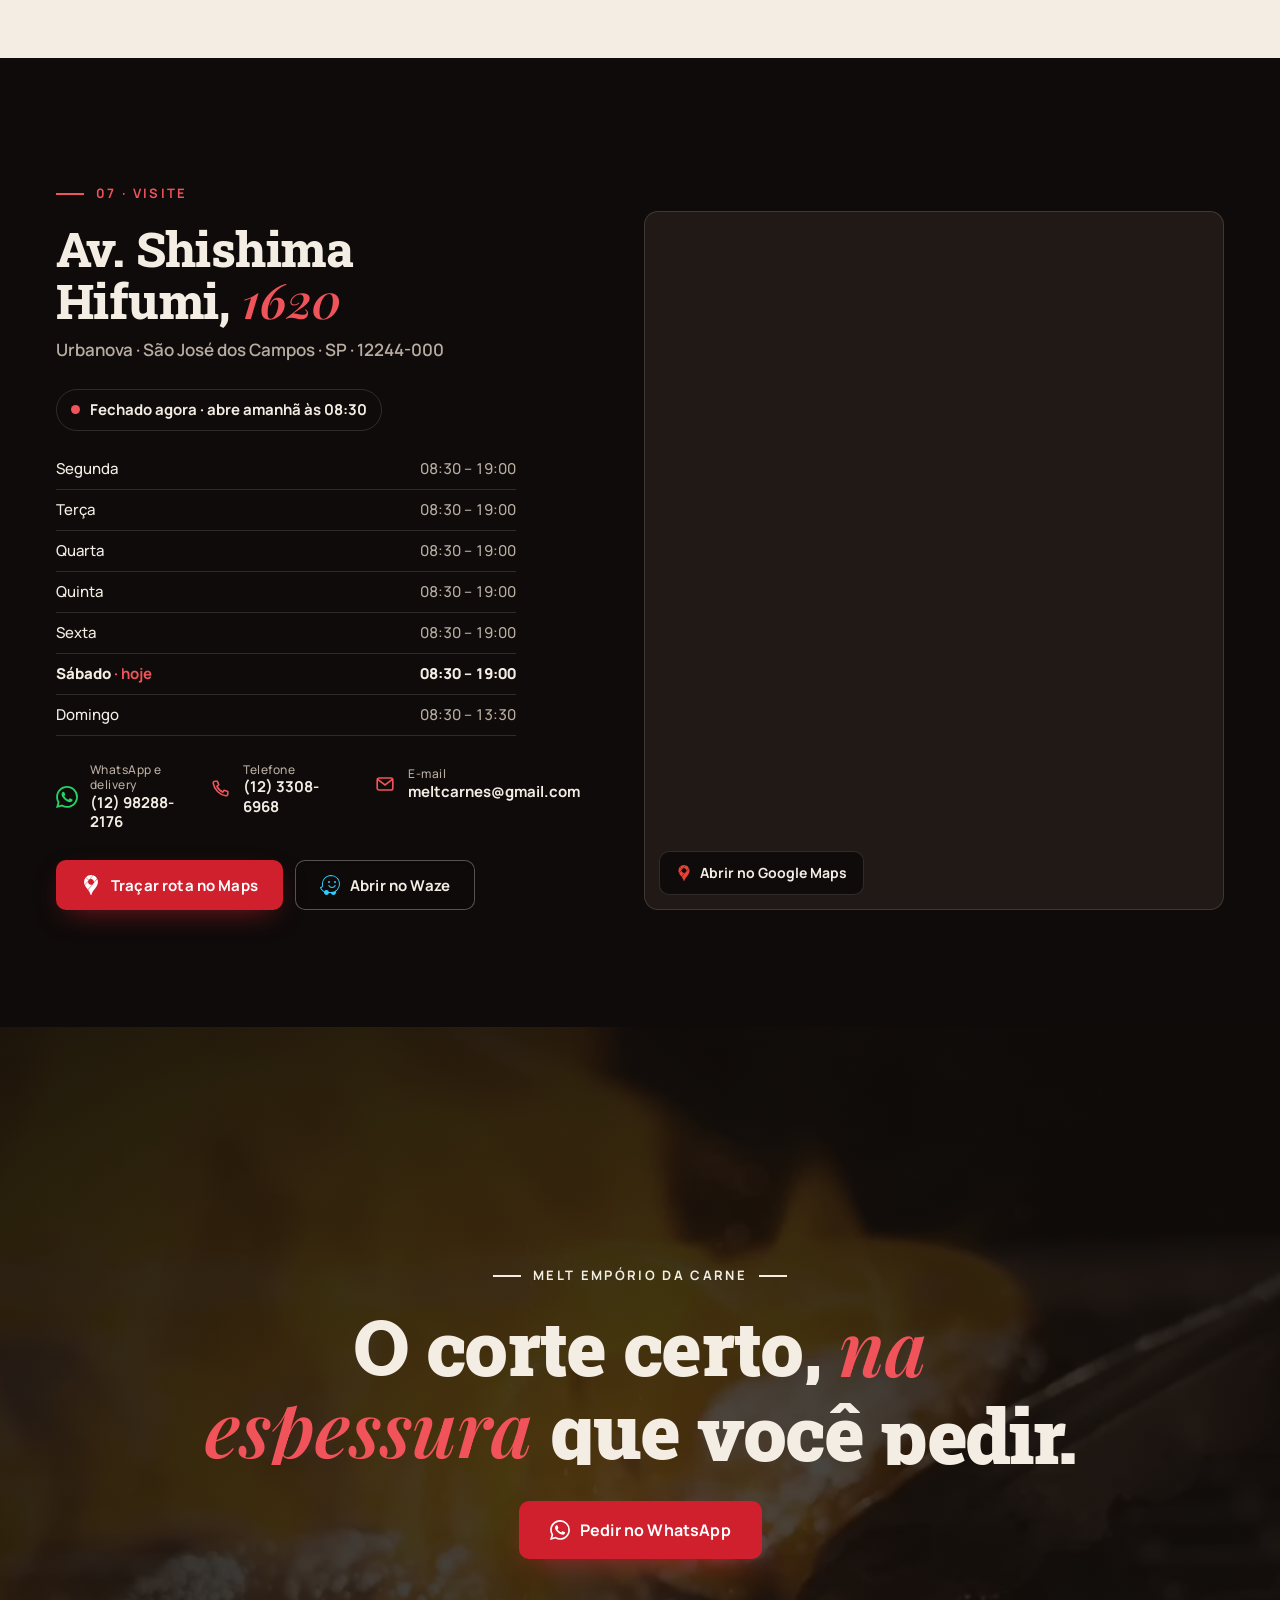
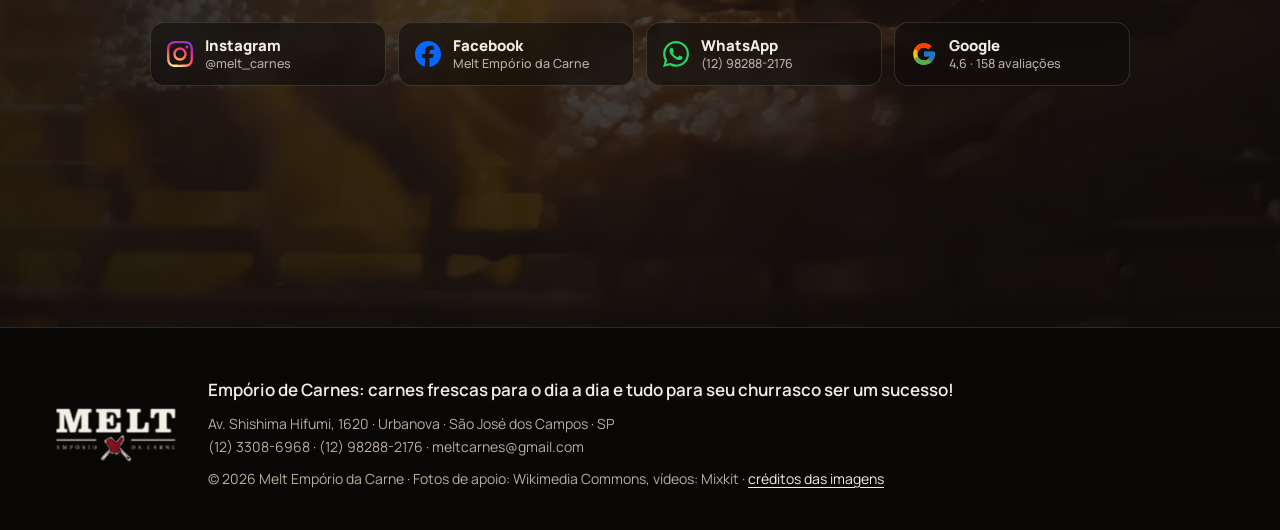
==== commit dfe4e750: "Volta o vídeo do hero para a versão anterior (sem a troca por imagem animada) Co-Authored-By: Claude" ====
--- a/index.html
+++ b/index.html
@@ -492,6 +492,6 @@
 <script src="vendor/ScrollTrigger.min.js?v=1"></script>
 <script src="vendor/SplitText.min.js?v=1"></script>
 <script src="vendor/motion.js?v=1"></script>
-<script src="js/main.js?v=5"></script>
+<script src="js/main.js?v=7"></script>
 </body>
 </html>
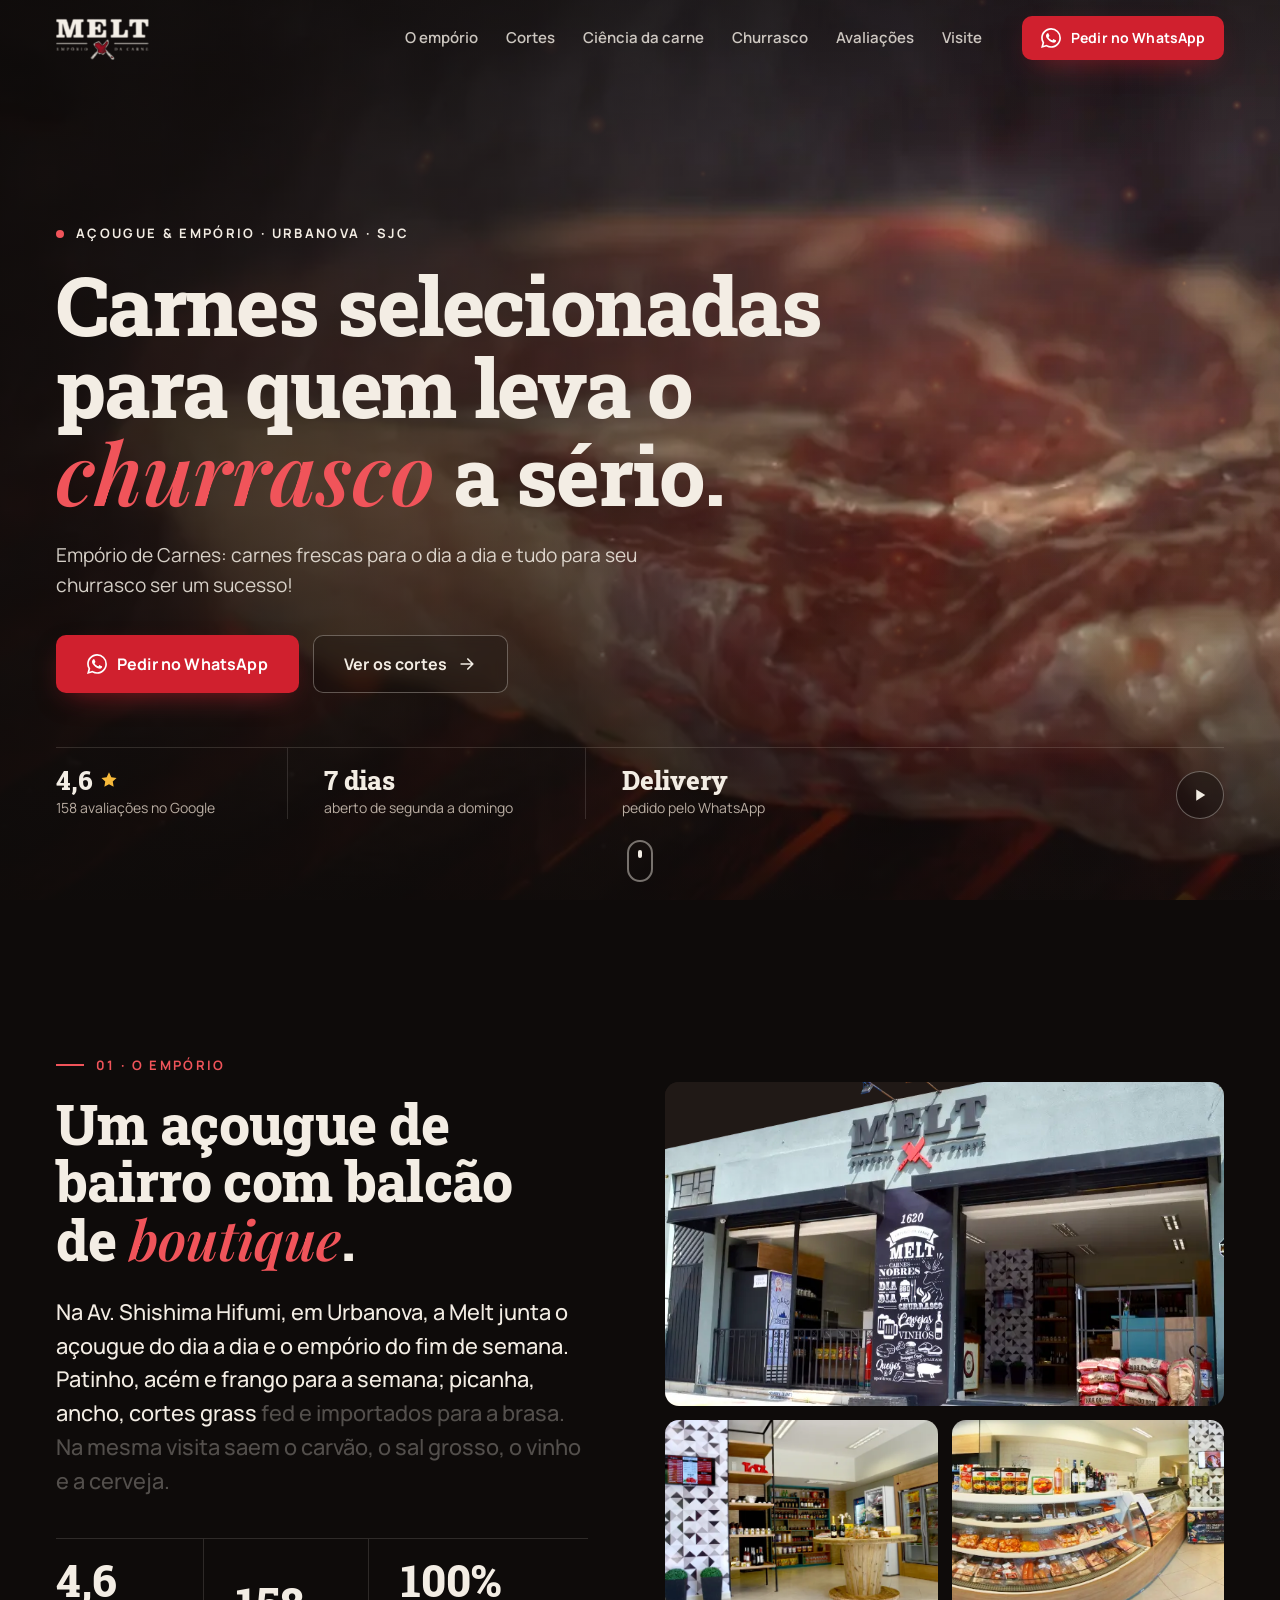
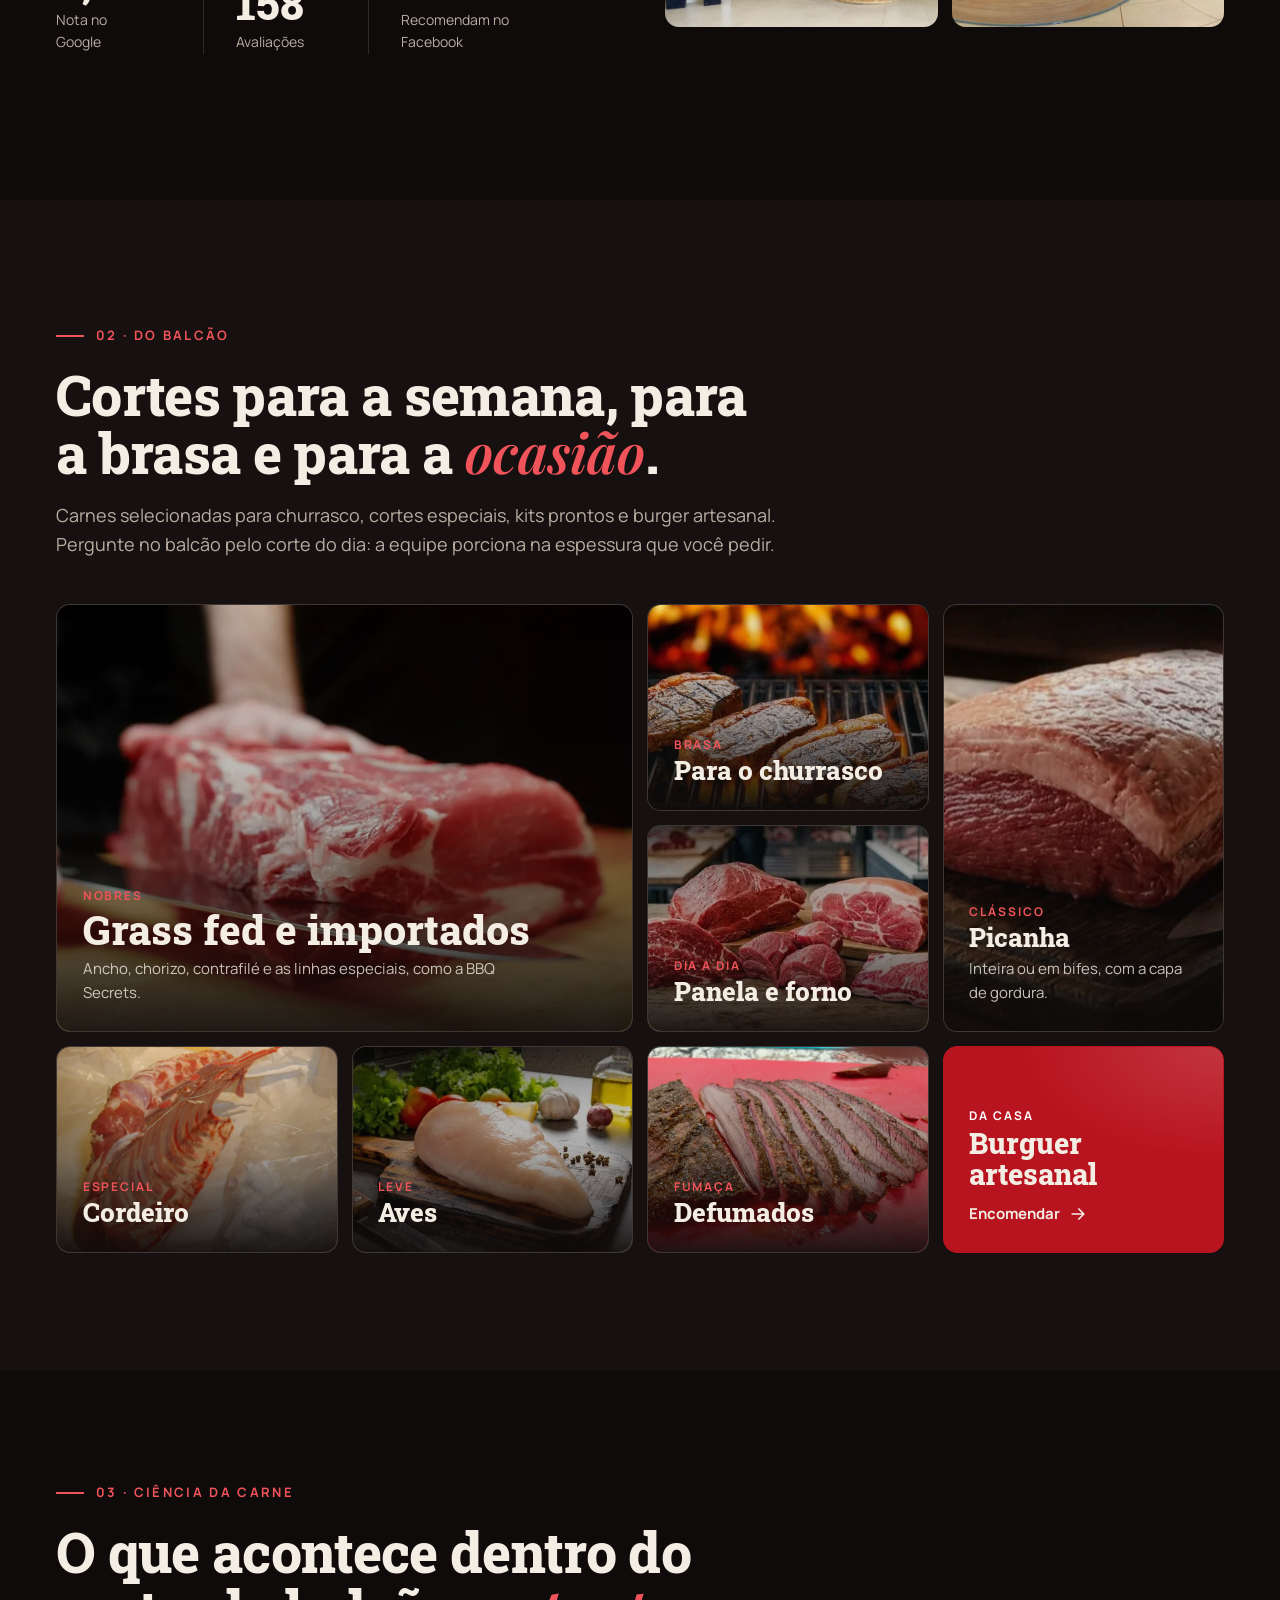
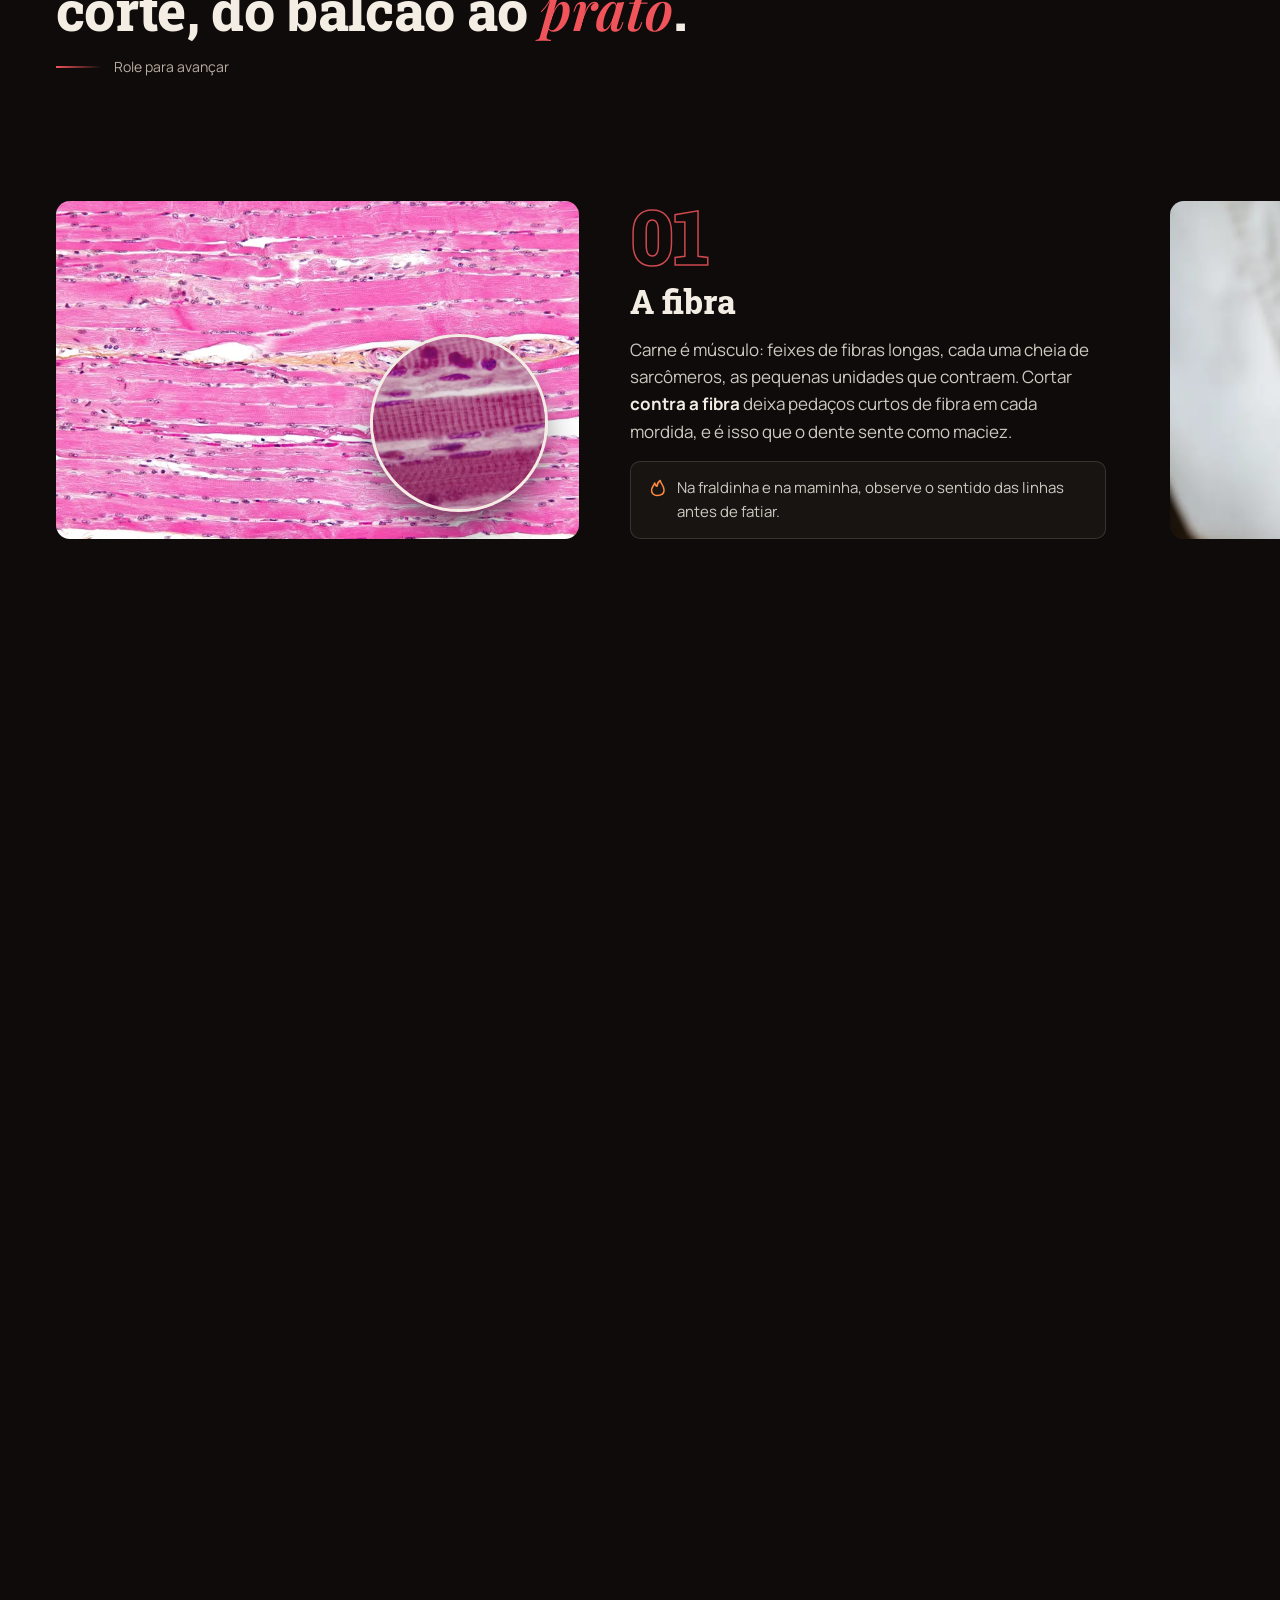
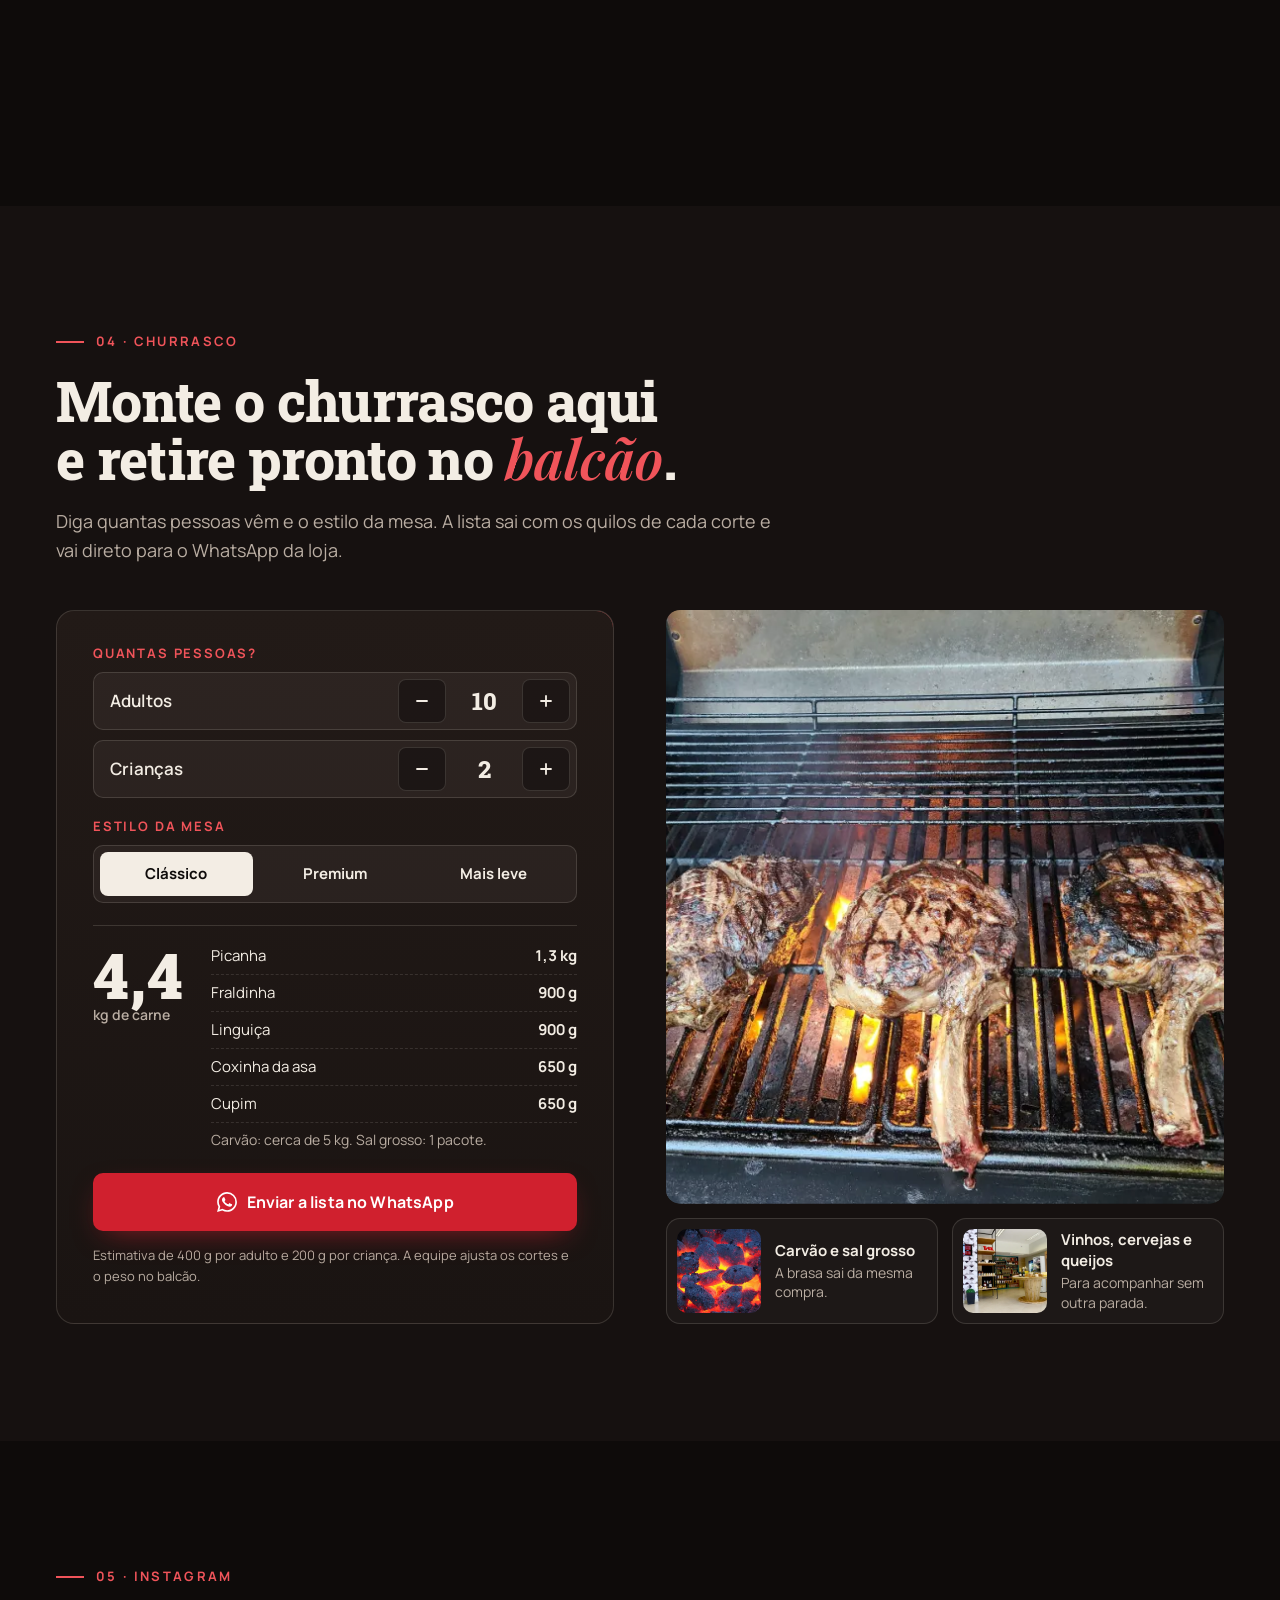
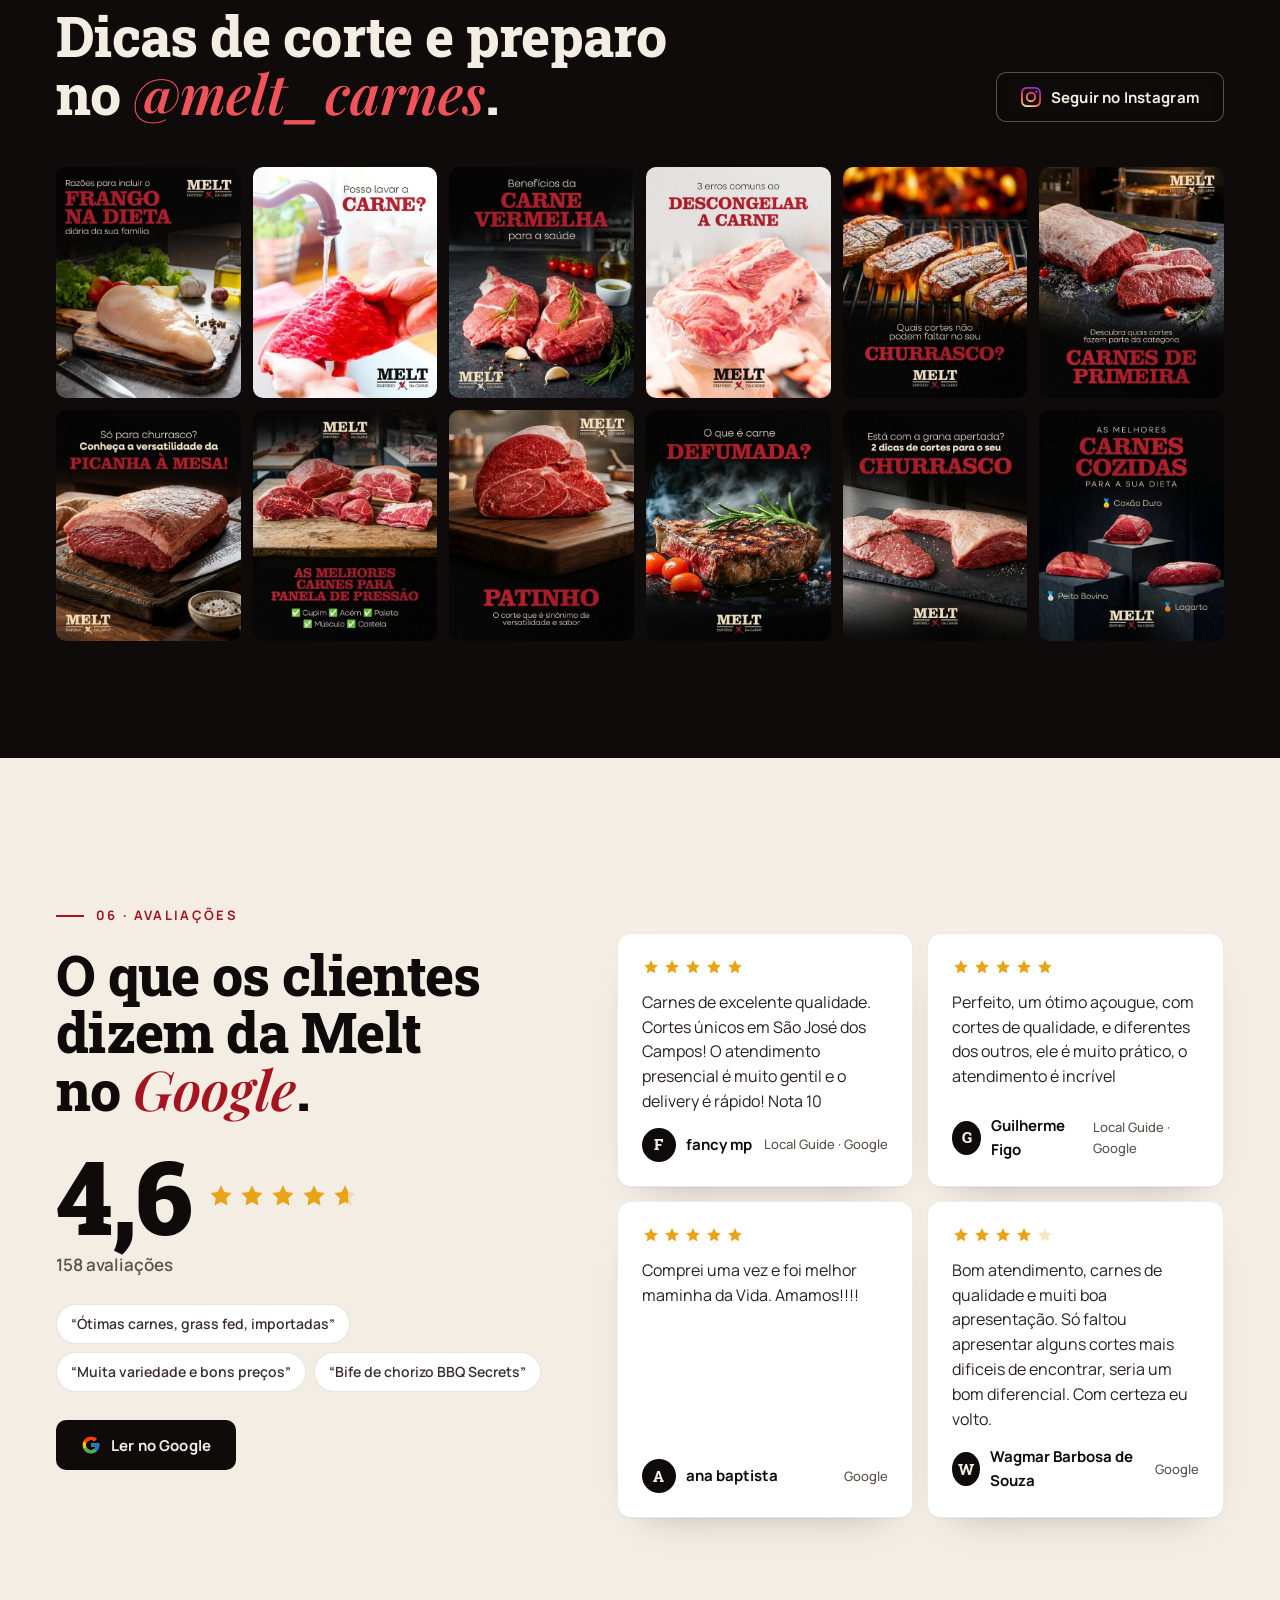
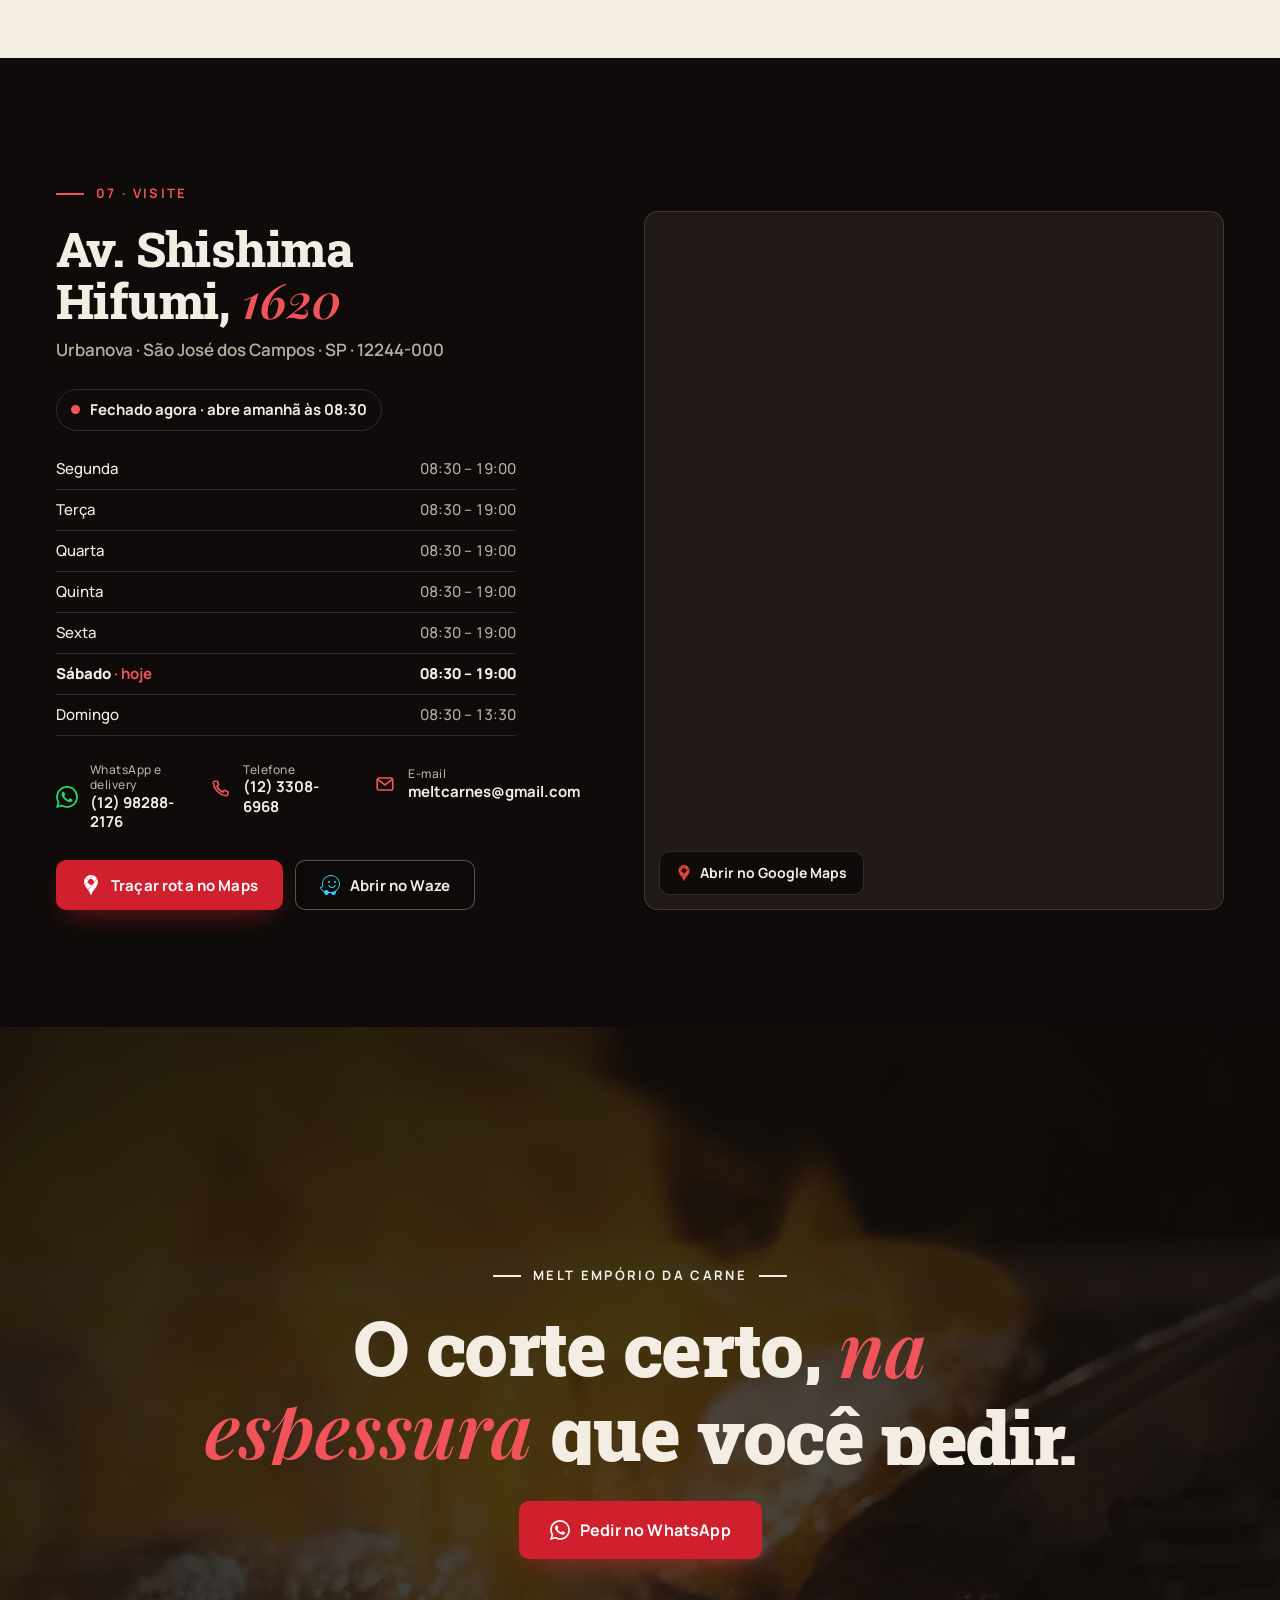
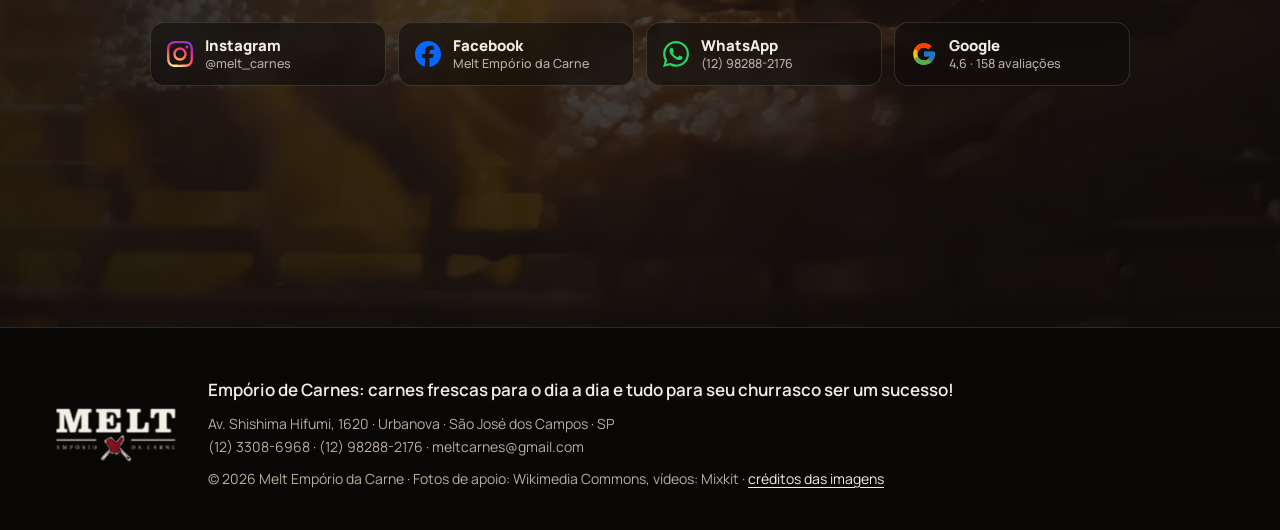
==== commit 753ac320: "Empório: fotos entram com corte de faca no lugar da cortina; fachada enquadra o letreiro Co-Authored" ====
--- a/index.html
+++ b/index.html
@@ -24,7 +24,7 @@
 <link href="https://fonts.googleapis.com/css2?family=Manrope:wght@400;500;600;700;800&family=Playfair+Display:ital,wght@1,500;1,600&family=Roboto+Slab:wght@500;700;800;900&display=swap" rel="stylesheet">
 <link rel="preload" as="image" href="img/video/hero-poster.webp?v=1" media="not ((max-width: 900px) and (orientation: portrait))">
 <link rel="preload" as="image" href="img/video/hero-poster-mobile.webp?v=1" media="(max-width: 900px) and (orientation: portrait)">
-<link rel="stylesheet" href="css/style.css?v=3">
+<link rel="stylesheet" href="css/style.css?v=4">
 <script>(function(d){d.classList.add('js','m-enter');if(window.matchMedia&&matchMedia('(prefers-reduced-motion: reduce)').matches)d.classList.add('reduce');setTimeout(function(){d.classList.add('ready');},3000);})(document.documentElement);</script>
 <script type="application/ld+json">
 {
@@ -157,9 +157,9 @@
         </dl>
       </div>
       <div class="emporio__photos">
-        <figure class="ph ph--tall" data-reveal><img src="img/loja/fachada-800.webp?v=1" srcset="img/loja/fachada-800.webp?v=1 800w, img/loja/fachada.webp?v=1 1600w" sizes="(max-width: 900px) 92vw, 34vw" alt="Fachada da Melt Empório da Carne em Urbanova, com o letreiro vermelho e preto" width="1600" height="1053" loading="lazy" data-source="client" data-subject="fachada"></figure>
-        <figure class="ph" data-reveal><img src="img/loja/interior-700.webp?v=1" srcset="img/loja/interior-700.webp?v=1 700w, img/loja/interior.webp?v=1 1400w" sizes="(max-width: 900px) 45vw, 17vw" alt="Interior do empório com prateleiras de vinhos, cervejas e mesa de queijos" width="1400" height="946" loading="lazy" data-source="client" data-subject="interior"></figure>
-        <figure class="ph" data-reveal><img src="img/loja/balcao.webp?v=1" alt="Balcão refrigerado com cortes embalados, linguiças e temperos" width="894" height="541" loading="lazy" data-source="client" data-subject="balcão"></figure>
+        <figure class="ph ph--tall" data-cut><img src="img/loja/fachada-800.webp?v=1" srcset="img/loja/fachada-800.webp?v=1 800w, img/loja/fachada.webp?v=1 1600w" sizes="(max-width: 900px) 92vw, 34vw" alt="Fachada da Melt Empório da Carne em Urbanova, com o letreiro vermelho e preto" width="1600" height="1053" loading="lazy" data-source="client" data-subject="fachada"></figure>
+        <figure class="ph" data-cut><img src="img/loja/interior-700.webp?v=1" srcset="img/loja/interior-700.webp?v=1 700w, img/loja/interior.webp?v=1 1400w" sizes="(max-width: 900px) 45vw, 17vw" alt="Interior do empório com prateleiras de vinhos, cervejas e mesa de queijos" width="1400" height="946" loading="lazy" data-source="client" data-subject="interior"></figure>
+        <figure class="ph" data-cut data-cut-delay="0.2"><img src="img/loja/balcao.webp?v=1" alt="Balcão refrigerado com cortes embalados, linguiças e temperos" width="894" height="541" loading="lazy" data-source="client" data-subject="balcão"></figure>
       </div>
     </div>
   </section>
@@ -492,6 +492,6 @@
 <script src="vendor/ScrollTrigger.min.js?v=1"></script>
 <script src="vendor/SplitText.min.js?v=1"></script>
 <script src="vendor/motion.js?v=1"></script>
-<script src="js/main.js?v=7"></script>
+<script src="js/main.js?v=8"></script>
 </body>
 </html>
--- a/css/style.css
+++ b/css/style.css
@@ -213,6 +213,7 @@
 .stats dd { font: 800 clamp(34px, 3.4vw, 48px)/1 var(--f-display); color: var(--bone); margin-bottom: 6px; }
 .emporio__photos { display: grid; grid-template-columns: 1fr 1fr; grid-template-rows: auto auto; gap: 14px; }
 .emporio__photos .ph--tall { grid-column: 1 / -1; height: clamp(260px, 36vh, 380px); }
+.emporio__photos .ph--tall img { object-position: 50% 8%; }
 .emporio__photos .ph:not(.ph--tall) { height: clamp(170px, 23vh, 240px); }
 
 /* ------------------------------------------------------------ cortes (bento) */
@@ -452,6 +453,16 @@
 
 /* ------------------------------------------------------------ revelação das fotos */
 .js:not(.reduce) [data-reveal] { clip-path: inset(0 0 0 0 round var(--radius)); }
+
+/* ------------------------------------------------------------ corte de faca (fotos do empório) */
+.ph.is-cut { background: transparent; }
+.ph__clip { background: var(--char-2); }
+.ph__clip, .ph__zoom, .ph__blade { position: absolute; top: 0; right: 0; bottom: 0; left: 0; display: block; }
+.ph__blade { pointer-events: none; }
+.ph__blade i {
+  position: absolute; top: 0; right: 0; bottom: 0; left: 0; background: var(--red-hi);
+  clip-path: polygon(calc(62% - 1.5px) 0, calc(62% + 1.5px) 0, calc(38% + 1.5px) 100%, calc(38% - 1.5px) 100%);
+}
 
 /* ============================================================ responsivo */
 @media (max-width: 1180px) {
